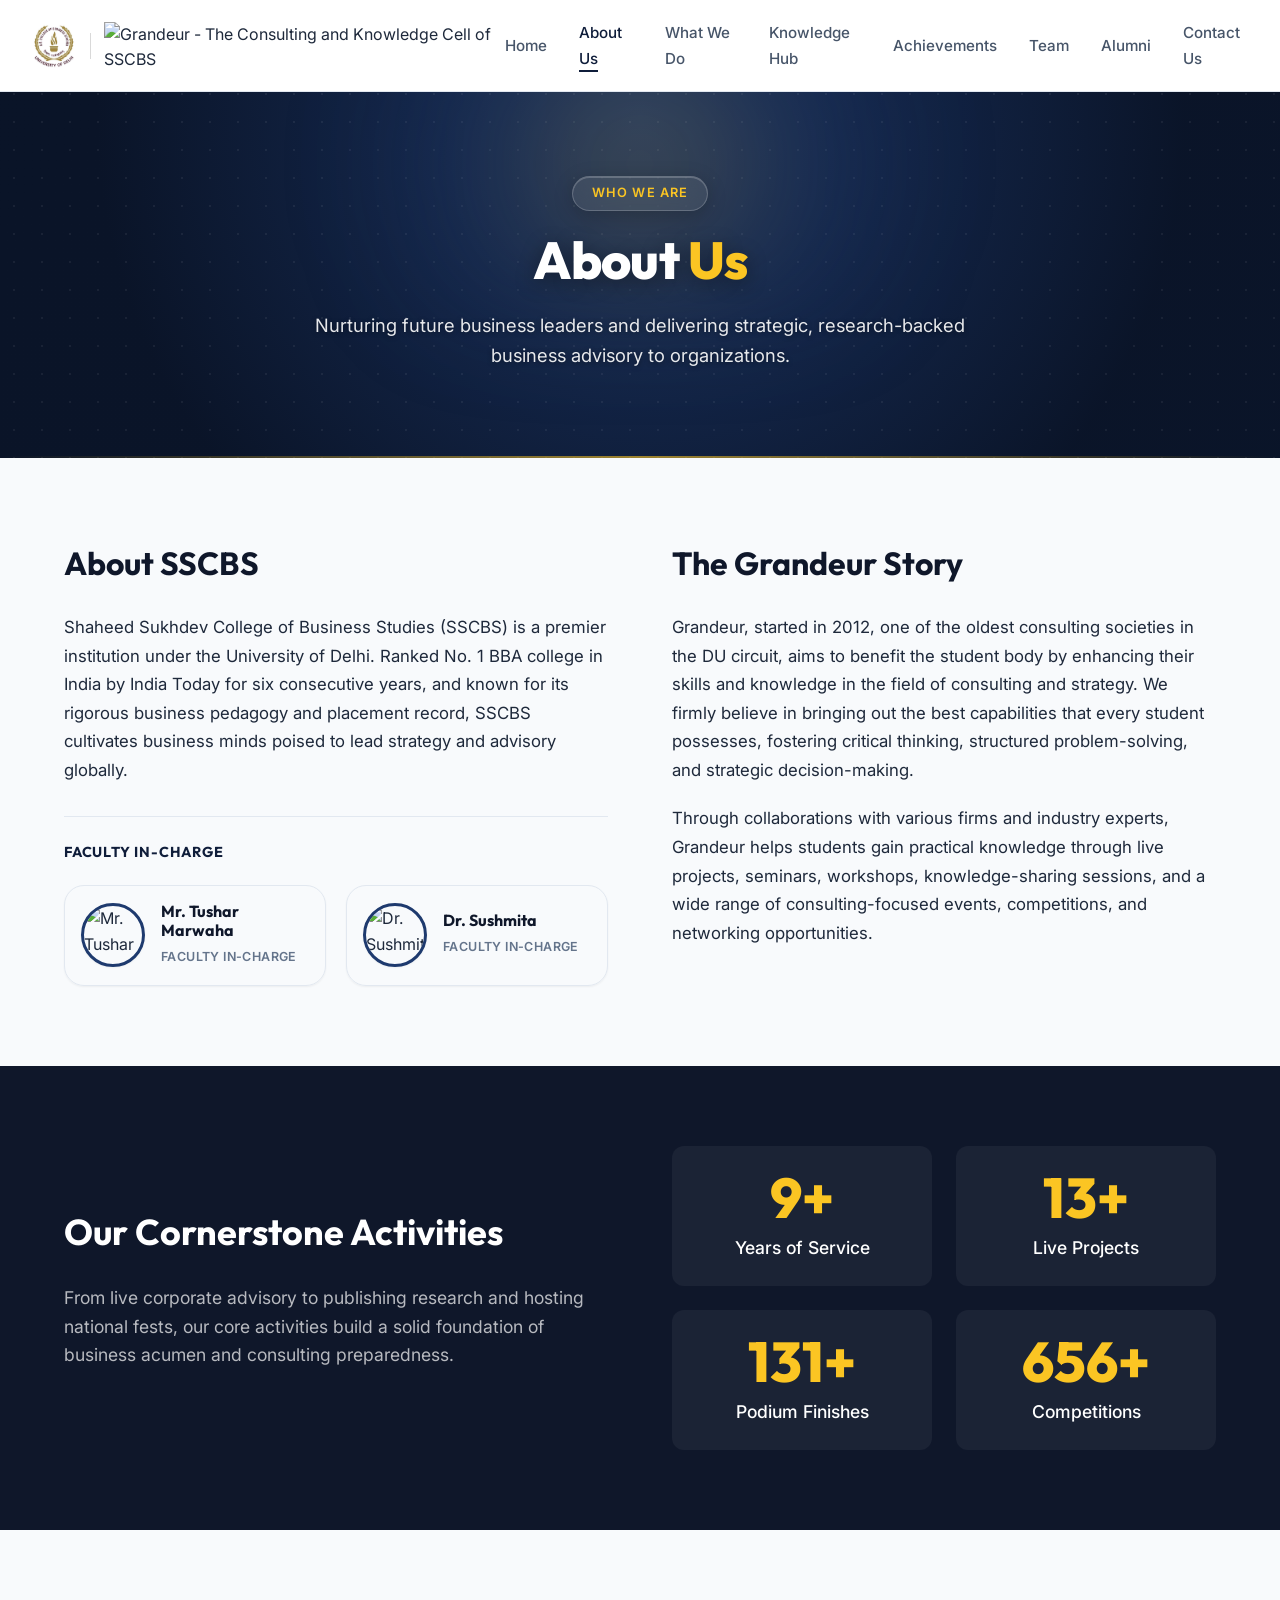
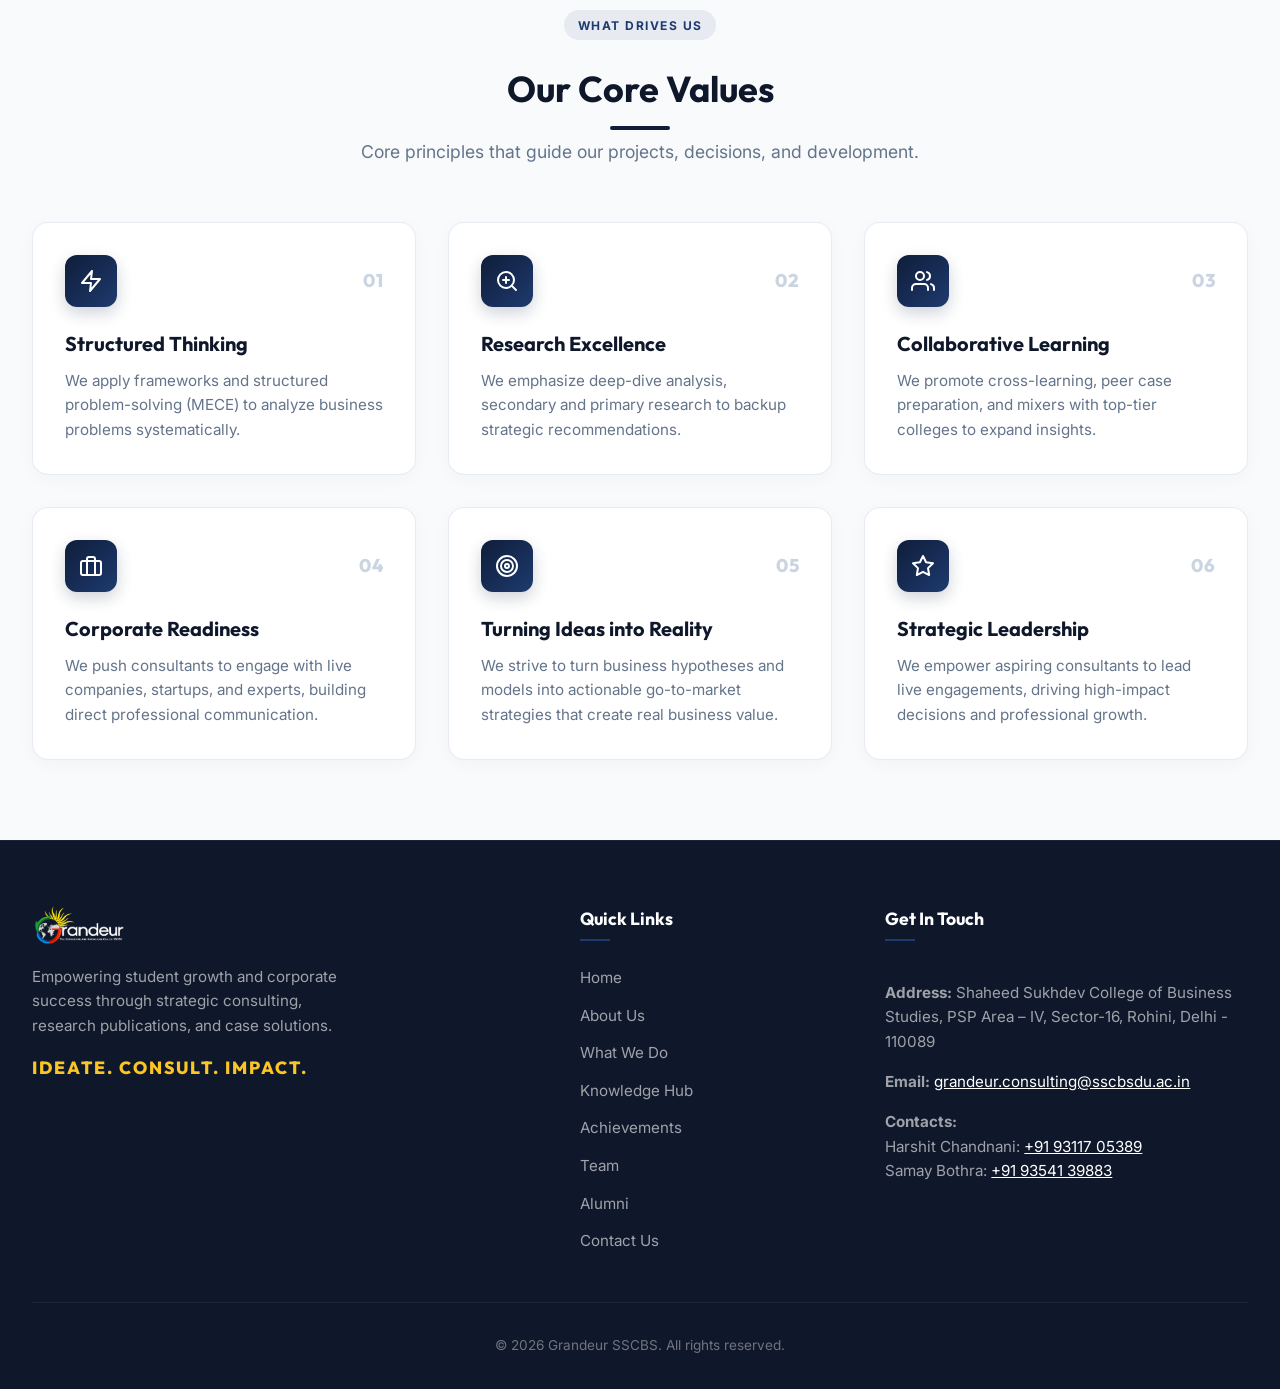
==== about-us.html @ 52715a90 "Update Google search and browser favicon icon from user provided image with solid black background" ====
<!DOCTYPE html>
<html lang="en">
<head>
    <meta charset="UTF-8">
    <meta name="viewport" content="width=device-width, initial-scale=1.0">
    <title>About Us | Grandeur SSCBS</title>
            <meta name="description" content="Discover the mission, leadership, faculty, and core pillars of Grandeur — The Consulting & Knowledge Cell of SSCBS, University of Delhi.">
    <link rel="canonical" href="https://www.grandeurconsulting.in/about-us.html">

    <!-- Open Graph / Facebook / WhatsApp -->
    <meta property="og:type" content="website">
    <meta property="og:url" content="https://www.grandeurconsulting.in/about-us.html">
    <meta property="og:title" content="About Us | Grandeur SSCBS">
    <meta property="og:description" content="Discover the mission, leadership, faculty, and core pillars of Grandeur — The Consulting & Knowledge Cell of SSCBS, University of Delhi.">
    <meta property="og:image" content="https://www.grandeurconsulting.in/og-image.png">
    <meta property="og:site_name" content="Grandeur SSCBS">

    <!-- Twitter Cards -->
    <meta name="twitter:card" content="summary_large_image">
    <meta name="twitter:url" content="https://www.grandeurconsulting.in/about-us.html">
    <meta name="twitter:title" content="About Us | Grandeur SSCBS">
    <meta name="twitter:description" content="Discover the mission, leadership, faculty, and core pillars of Grandeur — The Consulting & Knowledge Cell of SSCBS, University of Delhi.">
    <meta name="twitter:image" content="https://www.grandeurconsulting.in/og-image.png">

        <!-- Favicon -->
    <link rel="icon" type="image/png" sizes="512x512" href="favicon.png?v=6">
    <link rel="icon" type="image/png" sizes="32x32" href="favicon-32x32.png?v=6">
    <link rel="icon" type="image/png" sizes="16x16" href="favicon-16x16.png?v=6">
    <link rel="shortcut icon" href="favicon.ico?v=6">
    <link rel="apple-touch-icon" sizes="180x180" href="apple-touch-icon.png?v=6">
    <link rel="stylesheet" href="style.css">
    <!-- Vercel Web Analytics -->
    <script>
        window.va = window.va || function () { (window.vaq = window.vaq || []).push(arguments); };
    </script>
    <script defer src="/_vercel/insights/script.js"></script>
    <!-- Vercel Speed Insights -->
    <script>
        window.si = window.si || function () { (window.siq = window.siq || []).push(arguments); };
    </script>
    <script defer src="/_vercel/speed-insights/script.js"></script>
    <script src="static-data.js?v=2"></script>
    <script src="supabase-config.js?v=2"></script>
</head>
<body>
    <header class="header">
        <nav class="nav-container">
            <a href="index.html" class="logo-container" id="logo-link">
                <img src="sscbs-logo.png" alt="SSCBS - Shaheed Sukhdev College of Business Studies" class="sscbs-logo-img">
                <span class="logo-divider"></span>
                <img src="logo.png" alt="Grandeur - The Consulting and Knowledge Cell of SSCBS" class="logo-img">
            </a>
            <button class="menu-toggle" aria-label="Toggle Navigation" id="menu-btn">
                <span></span>
                <span></span>
                <span></span>
            </button>
            <ul class="nav-links">
                <li><a href="index.html" class="nav-link">Home</a></li>
                <li><a href="about-us.html" class="nav-link active">About Us</a></li>
                <li><a href="what-we-do.html" class="nav-link">What We Do</a></li>
                <li><a href="knowledge-hub.html" class="nav-link">Knowledge Hub</a></li>
                <li><a href="achievements.html" class="nav-link">Achievements</a></li>
                <li><a href="team.html" class="nav-link">Team</a></li>
                <li><a href="alumni.html" class="nav-link">Alumni</a></li>
                <li><a href="contact-us.html" class="nav-link">Contact Us</a></li>
            </ul>
        </nav>
    </header>

    <main class="main-content">
        <!-- Hero Section -->
        <section class="hero">
            <div class="hero-container">
                <div class="hero-badge">
                    <span>Who We Are</span>
                </div>
                <h1>About <span class="highlight">Us</span></h1>
                <p>Nurturing future business leaders and delivering strategic, research-backed business advisory to organizations.</p>
            </div>
            <div class="hero-bottom-divider"></div>
        </section>

        <!-- About SSCBS & The Grandeur Story -->
        <section class="section">
            <div class="section-container">
                <div class="grid grid-2" style="gap: 4rem; align-items: stretch;">
                    <div style="display: flex; flex-direction: column; justify-content: space-between; height: 100%;">
                        <div>
                            <h2 style="font-size: 2rem; margin-bottom: 1.5rem;">About SSCBS</h2>
                            <p style="font-size: 1.05rem; color: var(--text); margin-bottom: 2rem; line-height: 1.7;">
                                Shaheed Sukhdev College of Business Studies (SSCBS) is a premier institution under the University of Delhi. Ranked No. 1 BBA college in India by India Today for six consecutive years, and known for its rigorous business pedagogy and placement record, SSCBS cultivates business minds poised to lead strategy and advisory globally.
                            </p>
                        </div>
                        
                        <div class="about-faculty-block" style="padding-top: 1.5rem; border-top: 1px solid var(--border);">
                            <h3 style="font-size: 0.9rem; color: var(--primary); font-weight: 700; text-transform: uppercase; letter-spacing: 0.8px; margin-bottom: 1.25rem;">Faculty In-Charge</h3>
                            <div style="display: grid; grid-template-columns: repeat(auto-fit, minmax(200px, 1fr)); gap: 1.25rem;">
                                <!-- Faculty 1: Mr. Tushar Marwaha -->
                                <div style="display: flex; align-items: center; gap: 1rem; background: var(--bg-alt); padding: 1rem; border-radius: var(--radius-lg); border: 1px solid var(--border); box-shadow: var(--shadow-sm);">
                                    <img src="faculty-tushar.jpg" alt="Mr. Tushar Marwaha" style="width: 64px; height: 64px; border-radius: 50%; object-fit: cover; border: 3px solid var(--primary-light); flex-shrink: 0; box-shadow: var(--shadow-sm);">
                                    <div>
                                        <h4 style="font-size: 1rem; color: var(--dark); font-weight: 700; margin-bottom: 0.2rem; line-height: 1.2;">Mr. Tushar Marwaha</h4>
                                        <span style="font-size: 0.78rem; color: var(--text-muted); font-weight: 600; text-transform: uppercase; letter-spacing: 0.4px;">Faculty In-Charge</span>
                                    </div>
                                </div>

                                <!-- Faculty 2: Dr. Sushmita -->
                                <div style="display: flex; align-items: center; gap: 1rem; background: var(--bg-alt); padding: 1rem; border-radius: var(--radius-lg); border: 1px solid var(--border); box-shadow: var(--shadow-sm);">
                                    <img src="faculty-sushmita.jpg" alt="Dr. Sushmita" style="width: 64px; height: 64px; border-radius: 50%; object-fit: cover; border: 3px solid var(--primary-light); flex-shrink: 0; box-shadow: var(--shadow-sm);">
                                    <div>
                                        <h4 style="font-size: 1rem; color: var(--dark); font-weight: 700; margin-bottom: 0.2rem; line-height: 1.2;">Dr. Sushmita</h4>
                                        <span style="font-size: 0.78rem; color: var(--text-muted); font-weight: 600; text-transform: uppercase; letter-spacing: 0.4px;">Faculty In-Charge</span>
                                    </div>
                                </div>
                            </div>
                        </div>
                    </div>
                    <div style="display: flex; flex-direction: column; justify-content: flex-start; height: 100%;">
                        <h2 style="font-size: 2rem; margin-bottom: 1.5rem;">The Grandeur Story</h2>
                        <p style="font-size: 1.05rem; color: var(--text); margin-bottom: 1.25rem; line-height: 1.7;">
                            Grandeur, started in 2012, one of the oldest consulting societies in the DU circuit, aims to benefit the student body by enhancing their skills and knowledge in the field of consulting and strategy. We firmly believe in bringing out the best capabilities that every student possesses, fostering critical thinking, structured problem-solving, and strategic decision-making.
                        </p>
                        <p style="font-size: 1.05rem; color: var(--text); line-height: 1.7;">
                            Through collaborations with various firms and industry experts, Grandeur helps students gain practical knowledge through live projects, seminars, workshops, knowledge-sharing sessions, and a wide range of consulting-focused events, competitions, and networking opportunities.
                        </p>
                    </div>
                </div>
            </div>
        </section>
            </div>
        </section>

        <!-- Core Pillars Section -->
        <section class="section" style="background: var(--dark); color: white;">
            <div class="section-container">
                <div class="grid grid-2" style="align-items: center; gap: 4rem;">
                    <div>
                        <h2 style="color: white; font-size: 2.25rem; margin-bottom: 1.5rem;">Our Cornerstone Activities</h2>
                        <p style="color: rgba(255,255,255,0.7); font-size: 1.1rem; margin-bottom: 1.5rem;">
                            From live corporate advisory to publishing research and hosting national fests, our core activities build a solid foundation of business acumen and consulting preparedness.
                        </p>
                    </div>
                    <div class="stats-grid" style="gap: 1.5rem;">
                        <div class="stat-item" style="background: rgba(255,255,255,0.05); padding: 1.5rem; border-radius: var(--radius);">
                            <span class="stat-number" data-target="14" data-suffix="+">14+</span>
                            <span class="stat-label" style="color: white;">Years of Service</span>
                        </div>
                        <div class="stat-item" style="background: rgba(255,255,255,0.05); padding: 1.5rem; border-radius: var(--radius);">
                            <span class="stat-number" data-target="20" data-suffix="+">20+</span>
                            <span class="stat-label" style="color: white;">Live Projects</span>
                        </div>
                        <div class="stat-item" style="background: rgba(255,255,255,0.05); padding: 1.5rem; border-radius: var(--radius);">
                            <span class="stat-number" data-target="200" data-suffix="+">200+</span>
                            <span class="stat-label" style="color: white;">Podium Finishes</span>
                        </div>
                        <div class="stat-item" style="background: rgba(255,255,255,0.05); padding: 1.5rem; border-radius: var(--radius);">
                            <span class="stat-number" data-target="1000" data-suffix="+">1000+</span>
                            <span class="stat-label" style="color: white;">Competitions</span>
                        </div>
                    </div>
                </div>
            </div>
        </section>


        <!-- Our Values Section -->
        <section class="section values-section">
            <div class="section-container">
                <div class="section-header">
                    <span class="section-badge">WHAT DRIVES US</span>
                    <h2>Our Core Values</h2>
                    <p>Core principles that guide our projects, decisions, and development.</p>
                </div>
                <div class="values-grid">
                    <!-- Value 1 -->
                    <div class="value-card">
                        <div class="value-card-header">
                            <div class="value-icon-box">
                                <svg width="24" height="24" viewBox="0 0 24 24" fill="none" stroke="currentColor" stroke-width="2" stroke-linecap="round" stroke-linejoin="round">
                                    <polygon points="13 2 3 14 12 14 11 22 21 10 12 10 13 2"></polygon>
                                </svg>
                            </div>
                            <span class="value-number">01</span>
                        </div>
                        <h3>Structured Thinking</h3>
                        <p>We apply frameworks and structured problem-solving (MECE) to analyze business problems systematically.</p>
                    </div>

                    <!-- Value 2 -->
                    <div class="value-card">
                        <div class="value-card-header">
                            <div class="value-icon-box">
                                <svg width="24" height="24" viewBox="0 0 24 24" fill="none" stroke="currentColor" stroke-width="2" stroke-linecap="round" stroke-linejoin="round">
                                    <circle cx="11" cy="11" r="8"></circle>
                                    <line x1="21" y1="21" x2="16.65" y2="16.65"></line>
                                    <line x1="11" y1="8" x2="11" y2="14"></line>
                                    <line x1="8" y1="11" x2="14" y2="11"></line>
                                </svg>
                            </div>
                            <span class="value-number">02</span>
                        </div>
                        <h3>Research Excellence</h3>
                        <p>We emphasize deep-dive analysis, secondary and primary research to backup strategic recommendations.</p>
                    </div>

                    <!-- Value 3 -->
                    <div class="value-card">
                        <div class="value-card-header">
                            <div class="value-icon-box">
                                <svg width="24" height="24" viewBox="0 0 24 24" fill="none" stroke="currentColor" stroke-width="2" stroke-linecap="round" stroke-linejoin="round">
                                    <path d="M17 21v-2a4 4 0 0 0-4-4H5a4 4 0 0 0-4 4v2"></path>
                                    <circle cx="9" cy="7" r="4"></circle>
                                    <path d="M23 21v-2a4 4 0 0 0-3-3.87"></path>
                                    <path d="M16 3.13a4 4 0 0 1 0 7.75"></path>
                                </svg>
                            </div>
                            <span class="value-number">03</span>
                        </div>
                        <h3>Collaborative Learning</h3>
                        <p>We promote cross-learning, peer case preparation, and mixers with top-tier colleges to expand insights.</p>
                    </div>

                    <!-- Value 4 -->
                    <div class="value-card">
                        <div class="value-card-header">
                            <div class="value-icon-box">
                                <svg width="24" height="24" viewBox="0 0 24 24" fill="none" stroke="currentColor" stroke-width="2" stroke-linecap="round" stroke-linejoin="round">
                                    <rect x="2" y="7" width="20" height="14" rx="2" ry="2"></rect>
                                    <path d="M16 21V5a2 2 0 0 0-2-2h-4a2 2 0 0 0-2 2v16"></path>
                                </svg>
                            </div>
                            <span class="value-number">04</span>
                        </div>
                        <h3>Corporate Readiness</h3>
                        <p>We push consultants to engage with live companies, startups, and experts, building direct professional communication.</p>
                    </div>

                    <!-- Value 5 -->
                    <div class="value-card">
                        <div class="value-card-header">
                            <div class="value-icon-box">
                                <svg width="24" height="24" viewBox="0 0 24 24" fill="none" stroke="currentColor" stroke-width="2" stroke-linecap="round" stroke-linejoin="round">
                                    <circle cx="12" cy="12" r="10"></circle>
                                    <circle cx="12" cy="12" r="6"></circle>
                                    <circle cx="12" cy="12" r="2"></circle>
                                </svg>
                            </div>
                            <span class="value-number">05</span>
                        </div>
                        <h3>Turning Ideas into Reality</h3>
                        <p>We strive to turn business hypotheses and models into actionable go-to-market strategies that create real business value.</p>
                    </div>

                    <!-- Value 6 -->
                    <div class="value-card">
                        <div class="value-card-header">
                            <div class="value-icon-box">
                                <svg width="24" height="24" viewBox="0 0 24 24" fill="none" stroke="currentColor" stroke-width="2" stroke-linecap="round" stroke-linejoin="round">
                                    <polygon points="12 2 15.09 8.26 22 9.27 17 14.14 18.18 21.02 12 17.77 5.82 21.02 7 14.14 2 9.27 8.91 8.26 12 2"></polygon>
                                </svg>
                            </div>
                            <span class="value-number">06</span>
                        </div>
                        <h3>Strategic Leadership</h3>
                        <p>We empower aspiring consultants to lead live engagements, driving high-impact decisions and professional growth.</p>
                    </div>
                </div>
            </div>
        </section>
    </main>

    <footer class="footer">
        <div class="footer-container">
            <div class="footer-brand">
                <a href="index.html" class="footer-logo">
                    <img src="logo-white.png" alt="Grandeur" class="footer-logo-img">
                </a>
                <p>Empowering student growth and corporate success through strategic consulting, research publications, and case solutions.</p>
                <span class="footer-motto">IDEATE. CONSULT. IMPACT.</span>
            </div>
            <div class="footer-links">
                <h3>Quick Links</h3>
                <ul>
                    <li><a href="index.html">Home</a></li>
                    <li><a href="about-us.html">About Us</a></li>
                    <li><a href="what-we-do.html">What We Do</a></li>
                    <li><a href="knowledge-hub.html">Knowledge Hub</a></li>
                    <li><a href="achievements.html">Achievements</a></li>
                    <li><a href="team.html">Team</a></li>
                    <li><a href="alumni.html">Alumni</a></li>
                    <li><a href="contact-us.html">Contact Us</a></li>
                </ul>
            </div>
            <div class="footer-contact">
                <h3>Get In Touch</h3>
                <span><strong>Address:</strong> Shaheed Sukhdev College of Business Studies, PSP Area – IV, Sector-16, Rohini, Delhi - 110089</span>
                <span><strong>Email:</strong> <a href="mailto:grandeur.consulting@sscbsdu.ac.in" style="color: #ffffff; text-decoration: underline;">grandeur.consulting@sscbsdu.ac.in</a></span>
                <span><strong>Contacts:</strong><br>Harshit Chandnani: <a href="tel:+919311705389" style="color: #ffffff; text-decoration: underline;">+91 93117 05389</a><br>Samay Bothra: <a href="tel:+919354139883" style="color: #ffffff; text-decoration: underline;">+91 93541 39883</a></span>
            </div>
        </div>
        <div class="footer-bottom">
            <p>&copy; 2026 Grandeur SSCBS. All rights reserved.</p>
        </div>
    </footer>

    <!-- Static Data & Configuration -->
<script src="script.js?v=26"></script>
</body>
</html>
---- style.css ----
@import url('https://fonts.googleapis.com/css2?family=Inter:wght@300;400;500;600;700&family=Outfit:wght@400;500;600;700;800&display=swap');

:root {
    --primary: #0f1d3a;
    --primary-rgb: 15, 29, 58;
    --primary-light: #1e3a6e;
    --primary-dark: #0a1428;
    --dark: #0f172a;
    --dark-rgb: 15, 23, 42;
    --light-bg: #f8fafc;
    --card-bg: #ffffff;
    --text: #1e293b;
    --text-muted: #64748b;
    --border: #e2e8f0;
    --accent-yellow: #FBC523;
    --shadow-sm: 0 1px 2px 0 rgb(0 0 0 / 0.05);
    --shadow-md: 0 4px 6px -1px rgb(0 0 0 / 0.1), 0 2px 4px -2px rgb(0 0 0 / 0.1);
    --shadow-lg: 0 10px 15px -3px rgb(0 0 0 / 0.1), 0 4px 6px -4px rgb(0 0 0 / 0.1);
    --transition: all 0.3s cubic-bezier(0.4, 0, 0.2, 1);
    --radius: 12px;
    --radius-lg: 20px;
}

* {
    margin: 0;
    padding: 0;
    box-sizing: border-box;
}

img, svg, video {
    max-width: 100%;
    height: auto;
}

iframe {
    max-width: 100%;
}

html {
    scroll-behavior: smooth;
    max-width: 100vw;
    overflow-x: hidden;
}

body {
    font-family: 'Inter', sans-serif;
    background-color: var(--light-bg);
    color: var(--text);
    line-height: 1.6;
    overflow-x: hidden;
    max-width: 100vw;
    width: 100%;
}

h1, h2, h3, h4, h5, h6 {
    font-family: 'Outfit', sans-serif;
    color: var(--dark);
    font-weight: 700;
}

a {
    color: inherit;
    text-decoration: none;
    transition: var(--transition);
}

/* Header / Navbar */
.header {
    position: fixed;
    top: 0;
    left: 0;
    width: 100%;
    z-index: 1000;
    background: #ffffff;
    backdrop-filter: blur(12px);
    -webkit-backdrop-filter: blur(12px);
    border-bottom: 1px solid var(--border);
    transition: var(--transition);
}

.header.scrolled {
    background: #ffffff;
    box-shadow: var(--shadow-md);
}

.nav-container {
    max-width: 1280px;
    margin: 0 auto;
    padding: 1.25rem 2rem;
    display: flex;
    justify-content: space-between;
    align-items: center;
}

.logo-container {
    display: flex;
    align-items: center;
    gap: 0.75rem;
}

.logo-placeholder {
    width: 40px;
    height: 40px;
    border-radius: 8px;
    background: linear-gradient(135deg, var(--primary), var(--primary-light));
    display: flex;
    align-items: center;
    justify-content: center;
    color: white;
    font-family: 'Outfit', sans-serif;
    font-weight: 800;
    font-size: 1.25rem;
}

.logo-img {
    height: 48px;
    width: auto;
    object-fit: contain;
    background: transparent;
}

.sscbs-logo-img {
    height: 44px;
    width: auto;
    object-fit: contain;
    background: transparent;
    transition: var(--transition);
}

.sscbs-logo-img:hover {
    transform: scale(1.05);
}

.logo-divider {
    height: 26px;
    width: 1px;
    background-color: rgba(0, 0, 0, 0.15);
    margin: 0 0.1rem;
    display: inline-block;
}

.footer-logo-img {
    height: 44px;
    width: auto;
    object-fit: contain;
    background: transparent;
    filter: none;
}

.logo-text {
    display: flex;
    flex-direction: column;
}

.logo-text .brand-name {
    font-family: 'Outfit', sans-serif;
    font-weight: 800;
    font-size: 1.25rem;
    line-height: 1.1;
    color: var(--dark);
}

.logo-text .branch-name {
    font-size: 0.75rem;
    color: var(--primary);
    font-weight: 600;
    letter-spacing: 1px;
    text-transform: uppercase;
}

.nav-links {
    display: flex;
    gap: 2rem;
    align-items: center;
    list-style: none;
}

.nav-link {
    font-size: 0.95rem;
    font-weight: 500;
    color: #475569;
    position: relative;
    padding: 0.25rem 0;
}

.nav-link:hover, .nav-link.active {
    color: var(--primary);
}

.nav-link::after {
    content: '';
    position: absolute;
    bottom: 0;
    left: 0;
    width: 0;
    height: 2px;
    background: var(--primary);
    transition: var(--transition);
}

.nav-link:hover::after, .nav-link.active::after {
    width: 100%;
}

.nav-link-btn {
    background: linear-gradient(135deg, #0f1d3a 0%, #1e3a6e 100%) !important;
    color: #ffffff !important;
    font-weight: 700 !important;
    padding: 0.5rem 1.25rem !important;
    border-radius: 30px !important;
    font-size: 0.88rem !important;
    letter-spacing: 0.4px;
    position: relative !important;
    overflow: hidden !important;
    border: 1px solid rgba(251, 197, 35, 0.6) !important;
    box-shadow: 0 4px 14px rgba(15, 29, 58, 0.25), 0 0 10px rgba(251, 197, 35, 0.2);
    transition: all 0.3s cubic-bezier(0.4, 0, 0.2, 1) !important;
    display: inline-flex;
    align-items: center;
    gap: 0.4rem;
}

/* Glare Light Reflection Sweep */
.nav-link-btn::before {
    content: '';
    position: absolute;
    top: -50%;
    left: -50%;
    width: 200%;
    height: 200%;
    background: linear-gradient(
        60deg,
        transparent 30%,
        rgba(255, 255, 255, 0.45) 50%,
        transparent 70%
    );
    transform: rotate(30deg) translateX(-100%);
    animation: glare-sweep 3.5s infinite ease-in-out;
    pointer-events: none;
}

@keyframes glare-sweep {
    0% {
        transform: rotate(30deg) translateX(-150%);
    }
    25% {
        transform: rotate(30deg) translateX(150%);
    }
    100% {
        transform: rotate(30deg) translateX(150%);
    }
}

.nav-link-btn:hover, .nav-link-btn.active {
    background: linear-gradient(135deg, #1e3a6e 0%, #0f1d3a 100%) !important;
    transform: translateY(-2px);
    box-shadow: 0 6px 20px rgba(15, 29, 58, 0.35), 0 0 16px rgba(251, 197, 35, 0.5);
    border-color: #FBC523 !important;
    color: #ffffff !important;
}

.nav-link-btn::after {
    display: none !important;
}

.menu-toggle {
    display: none;
    flex-direction: column;
    gap: 6px;
    cursor: pointer;
    background: none;
    border: none;
    padding: 0.5rem;
}

.menu-toggle span {
    display: block;
    width: 25px;
    height: 2px;
    background: #0f1d3a;
    transition: var(--transition);
}

/* Page Layout */
.main-content {
    margin-top: 80px;
}

.hero {
    position: relative;
    min-height: 42vh;
    width: 100%;
    max-width: 100%;
    box-sizing: border-box;
    display: flex;
    align-items: center;
    justify-content: center;
    padding: 5.5rem 2rem 5rem;
    background: radial-gradient(circle at 50% 10%, rgba(30, 58, 110, 0.75) 0%, rgba(10, 20, 40, 0.98) 75%), linear-gradient(135deg, #091224 0%, #0F1D3A 50%, #172B54 100%);
    text-align: center;
    overflow: hidden;
    color: #ffffff;
}

.hero::before {
    content: '';
    position: absolute;
    top: 0;
    left: 0;
    right: 0;
    bottom: 0;
    background-image: radial-gradient(rgba(255, 255, 255, 0.12) 1px, transparent 1px);
    background-size: 28px 28px;
    opacity: 0.5;
    pointer-events: none;
    z-index: 1;
}

.hero::after {
    content: '';
    position: absolute;
    top: -20%;
    left: 50%;
    transform: translateX(-50%);
    width: 650px;
    height: 320px;
    background: radial-gradient(circle, rgba(251, 197, 35, 0.18) 0%, rgba(30, 58, 110, 0.15) 50%, transparent 80%);
    filter: blur(50px);
    pointer-events: none;
    z-index: 1;
}

.hero-home {
    min-height: calc(100vh - 80px);
    padding: 6rem 2rem;
    background: linear-gradient(rgba(0, 0, 0, 0.6), rgba(0, 0, 0, 0.6)), url('hero-team.jpg') no-repeat center center/cover;
    background-color: #000000;
}

.hero-home::before, .hero-home::after {
    display: none;
}

.hero-home .hero-container {
    max-width: 850px;
}

.hero-badge {
    display: inline-flex;
    align-items: center;
    gap: 0.5rem;
    padding: 0.4rem 1.15rem;
    background: rgba(255, 255, 255, 0.08);
    border: 1px solid rgba(255, 255, 255, 0.2);
    box-shadow: 0 4px 20px rgba(0, 0, 0, 0.2), inset 0 1px 0 rgba(255, 255, 255, 0.2);
    backdrop-filter: blur(12px);
    -webkit-backdrop-filter: blur(12px);
    border-radius: 50px;
    font-size: 0.8rem;
    font-weight: 600;
    letter-spacing: 1.2px;
    text-transform: uppercase;
    color: #FBC523;
    animation: fadeIn 0.8s ease-out;
}


.hero-bottom-divider {
    position: absolute;
    bottom: 0;
    left: 0;
    width: 100%;
    height: 2px;
    background: linear-gradient(90deg, transparent 0%, rgba(251, 197, 35, 0.6) 50%, transparent 100%);
    z-index: 3;
}

.hero-content-card {
    width: 100%;
    display: flex;
    flex-direction: column;
    align-items: center;
    gap: 1.5rem;
    animation: fadeIn 1s ease-out;
}

@keyframes fadeIn {
    from {
        opacity: 0;
        transform: translateY(15px);
    }
    to {
        opacity: 1;
        transform: translateY(0);
    }
}

@media (max-width: 768px) {
    .hero-content-card {
        gap: 1.25rem;
    }
    .hero {
        padding: 4rem 1.25rem 3.5rem;
        min-height: auto;
    }
    .hero h1 {
        font-size: 2.25rem;
    }
    .hero p {
        font-size: 1rem;
    }
}

.hero-container {
    max-width: 900px;
    margin: 0 auto;
    display: flex;
    flex-direction: column;
    align-items: center;
    gap: 1.25rem;
    z-index: 2;
    position: relative;
}

.hero h1 {
    font-size: clamp(2rem, 5vw + 0.5rem, 3.25rem);
    line-height: 1.15;
    color: #ffffff;
    letter-spacing: -0.75px;
    font-weight: 800;
    text-shadow: 0 4px 20px rgba(0, 0, 0, 0.4);
}

.hero h1 span.highlight {
    color: var(--accent-yellow);
}

.hero p {
    font-size: clamp(0.95rem, 1.2vw + 0.6rem, 1.15rem);
    color: rgba(255, 255, 255, 0.9);
    max-width: 720px;
    line-height: 1.6;
    text-shadow: 0 1px 5px rgba(0, 0, 0, 0.4);
}

.hero-buttons {
    display: flex;
    gap: 1.25rem;
    justify-content: center;
    flex-wrap: wrap;
}

.hero .btn-primary {
    background: #ffffff;
    color: #0f1d3a;
    box-shadow: 0 4px 15px rgba(255, 255, 255, 0.25);
    border: 2px solid #ffffff;
}

.hero .btn-primary:hover {
    background: transparent;
    color: #ffffff;
    box-shadow: 0 6px 20px rgba(255, 255, 255, 0.4);
    transform: translateY(-2px);
}

.hero .btn-outline {
    border: 2px solid #ffffff;
    color: #ffffff;
    background: transparent;
}

.hero .btn-outline:hover {
    background: #ffffff;
    color: #0f1d3a;
    transform: translateY(-2px);
}

.btn {
    display: inline-block;
    padding: 0.75rem 1.75rem;
    border-radius: var(--radius);
    font-family: 'Outfit', sans-serif;
    font-weight: 600;
    text-align: center;
    cursor: pointer;
    transition: var(--transition);
}

.btn-primary {
    background: linear-gradient(135deg, var(--primary), var(--primary-dark));
    color: white;
    box-shadow: 0 4px 10px rgba(var(--primary-rgb), 0.3);
    border: none;
}

.btn-primary:hover {
    transform: translateY(-2px);
    box-shadow: 0 6px 15px rgba(var(--primary-rgb), 0.4);
}

.btn-outline {
    border: 2px solid var(--primary);
    color: var(--primary);
    background: transparent;
}

.btn-outline:hover {
    background: rgba(var(--primary-rgb), 0.05);
    transform: translateY(-2px);
}

/* Sections */
.section {
    padding: 5rem 2rem;
}

.section-container {
    max-width: 1280px;
    margin: 0 auto;
    padding: 0 2rem;
}

.section-header {
    text-align: center;
    margin-bottom: 3.5rem;
    display: flex;
    flex-direction: column;
    align-items: center;
    gap: 0.5rem;
}

.section-header h2 {
    font-size: clamp(1.6rem, 3vw + 0.5rem, 2.25rem);
    position: relative;
    padding-bottom: 0.75rem;
}

.section-header h2::after {
    content: '';
    position: absolute;
    bottom: 0;
    left: 50%;
    transform: translateX(-50%);
    width: 60px;
    height: 4px;
    background: var(--primary);
    border-radius: 2px;
}

.section-header p {
    color: var(--text-muted);
    font-size: clamp(0.95rem, 1vw + 0.5rem, 1.1rem);
    max-width: 600px;
}

/* Grid & Cards */
.grid {
    display: grid;
    gap: 2rem;
}

.grid-2 {
    grid-template-columns: repeat(2, 1fr);
}

.grid-3 {
    grid-template-columns: repeat(3, 1fr);
}

.grid-4 {
    grid-template-columns: repeat(4, 1fr);
}

.span-2-desktop {
    grid-column: span 2;
}

.card {
    background: var(--card-bg);
    border: 1px solid var(--border);
    border-radius: var(--radius);
    padding: 2.25rem;
    box-shadow: var(--shadow-sm);
    transition: box-shadow 0.3s ease, border-color 0.3s ease;
    cursor: default;
}

.card:hover {
    box-shadow: var(--shadow-md);
    border-color: rgba(var(--primary-rgb), 0.25);
}

.card-icon {
    font-size: 2rem;
    color: var(--primary);
    margin-bottom: 1.25rem;
}

.card h3 {
    font-size: 1.35rem;
    margin-bottom: 0.75rem;
}

.card p {
    color: var(--text-muted);
    font-size: 0.95rem;
}

/* Stats Section */
.stats-section {
    background: var(--dark);
    color: white;
    position: relative;
    overflow: hidden;
}

.stats-grid {
    display: grid;
    grid-template-columns: repeat(auto-fit, minmax(220px, 1fr));
    gap: 3rem;
    text-align: center;
}

.stat-item {
    display: flex;
    flex-direction: column;
    gap: 0.5rem;
}

.stat-number {
    font-family: 'Outfit', sans-serif;
    font-size: 3.5rem;
    font-weight: 800;
    color: var(--accent-yellow);
    line-height: 1;
}

.stat-label {
    font-size: 1.1rem;
    color: rgba(255, 255, 255, 0.7);
    font-weight: 500;
}

/* Timeline */
.timeline {
    position: relative;
    max-width: 800px;
    margin: 0 auto;
    padding: 2rem 0;
}

.timeline::after {
    content: '';
    position: absolute;
    width: 4px;
    background: var(--border);
    top: 0;
    bottom: 0;
    left: 50%;
    margin-left: -2px;
}

.timeline-item {
    padding: 10px 40px;
    position: relative;
    background-color: inherit;
    width: 50%;
}

.timeline-item::after {
    content: '';
    position: absolute;
    width: 20px;
    height: 20px;
    right: -10px;
    background-color: white;
    border: 4px solid var(--primary);
    top: 15px;
    border-radius: 50%;
    z-index: 1;
    transition: var(--transition);
}

.timeline-item.left {
    left: 0;
}

.timeline-item.right {
    left: 50%;
}

.timeline-item.right::after {
    left: -10px;
}

.timeline-content {
    padding: 1.5rem;
    background-color: white;
    position: relative;
    border-radius: var(--radius);
    box-shadow: var(--shadow-md);
    border: 1px solid var(--border);
}

.timeline-year {
    font-family: 'Outfit', sans-serif;
    font-size: 1.5rem;
    font-weight: 800;
    color: var(--primary);
    margin-bottom: 0.5rem;
}

.timeline-item:hover::after {
    background-color: var(--primary);
}

/* Filter Controls */
.filter-container {
    display: flex;
    justify-content: center;
    gap: 1rem;
    margin-bottom: 3rem;
    flex-wrap: wrap;
}

.filter-btn {
    padding: 0.5rem 1.25rem;
    border-radius: 30px;
    background: white;
    border: 1px solid var(--border);
    color: var(--text-muted);
    font-family: 'Outfit', sans-serif;
    font-weight: 600;
    cursor: pointer;
    transition: var(--transition);
}

.filter-btn.active, .filter-btn:hover {
    background: var(--primary);
    color: white;
    border-color: var(--primary);
}

.search-bar {
    max-width: 400px;
    margin: 0 auto 3rem;
    position: relative;
}

.search-input {
    width: 100%;
    padding: 0.75rem 1.5rem;
    border-radius: 30px;
    border: 1px solid var(--border);
    background: white;
    font-family: inherit;
    font-size: 1rem;
    outline: none;
    box-shadow: var(--shadow-sm);
    transition: var(--transition);
}

.search-input:focus {
    border-color: var(--primary);
    box-shadow: 0 0 0 4px rgba(var(--primary-rgb), 0.1);
}

/* Team Grid & Headshots */
.team-grid {
    display: grid;
    grid-template-columns: repeat(auto-fill, minmax(240px, 1fr));
    gap: 2rem;
}

.team-card {
    background: white;
    border: 1px solid var(--border);
    border-radius: var(--radius);
    overflow: hidden;
    box-shadow: var(--shadow-sm);
    transition: var(--transition);
    text-align: center;
}

.team-card:hover {
    transform: translateY(-5px);
    box-shadow: var(--shadow-lg);
    border-color: rgba(var(--primary-rgb), 0.2);
}

.avatar-placeholder {
    width: 100%;
    aspect-ratio: 1;
    background: linear-gradient(135deg, #f1f5f9, #e2e8f0);
    display: flex;
    align-items: center;
    justify-content: center;
    color: var(--text-muted);
    position: relative;
}

.avatar-placeholder::after {
    content: 'Grandeur';
    font-family: 'Outfit', sans-serif;
    font-weight: 800;
    font-size: 2rem;
    opacity: 0.15;
}

.team-info {
    padding: 1.5rem;
}

.team-name {
    font-size: 1.15rem;
    margin-bottom: 0.25rem;
}

.team-role {
    font-size: 0.85rem;
    color: var(--primary);
    font-weight: 600;
    text-transform: uppercase;
    letter-spacing: 0.5px;
}

/* Team Hierarchy & Social Links */
.team-hierarchy {
    display: flex;
    flex-direction: column;
    gap: 4rem;
    margin-top: 3rem;
}

.hierarchy-section {
    width: 100%;
}

.tier-title {
    font-size: 1.5rem;
    color: var(--primary);
    text-align: center;
    margin-bottom: 2rem;
    position: relative;
    padding-bottom: 0.75rem;
    text-transform: uppercase;
    letter-spacing: 1px;
}

.tier-title::after {
    content: '';
    position: absolute;
    bottom: 0;
    left: 50%;
    transform: translateX(-50%);
    width: 50px;
    height: 3px;
    background: var(--primary-light);
    border-radius: 2px;
}

.team-grid.tier-grid-1 {
    display: grid;
    grid-template-columns: repeat(auto-fit, minmax(240px, 280px));
    justify-content: center;
    gap: 2rem;
}

.team-grid.tier-grid-2 {
    display: grid;
    grid-template-columns: repeat(auto-fit, minmax(240px, 280px));
    justify-content: center;
    gap: 2rem;
}

.team-grid.tier-grid-3 {
    display: grid;
    grid-template-columns: repeat(auto-fill, minmax(240px, 1fr));
    gap: 2rem;
}

.team-social {
    margin-top: 1rem;
    display: flex;
    justify-content: center;
    gap: 0.5rem;
}

.social-link {
    display: inline-flex;
    align-items: center;
    justify-content: center;
    width: 36px;
    height: 36px;
    border-radius: 50%;
    background-color: #f1f5f9;
    color: var(--primary);
    transition: var(--transition);
}

.social-link:hover {
    background-color: var(--primary-light);
    color: white;
    transform: scale(1.1);
}

.social-icon {
    width: 18px;
    height: 18px;
    fill: currentColor;
}

/* Placeholder Card Styles */
.team-card.placeholder-card {
    border: 2px dashed #cbd5e1;
    background: rgba(248, 250, 252, 0.4);
    box-shadow: none;
}

.team-card.placeholder-card:hover {
    border-color: var(--primary-light);
    background: rgba(248, 250, 252, 0.8);
    transform: translateY(-3px);
}

.team-card.placeholder-card .avatar-placeholder {
    background: linear-gradient(135deg, #f8fafc, #f1f5f9);
}

.team-card.placeholder-card .avatar-placeholder::after {
    content: 'Open Position';
    font-size: 1.25rem;
    opacity: 0.35;
}

.team-card.placeholder-card .team-name {
    color: var(--text-muted);
    font-style: italic;
}

.team-card.placeholder-card .social-link.placeholder-link {
    width: auto;
    height: auto;
    padding: 0.4rem 1rem;
    border-radius: 20px;
    background-color: #ffffff;
    color: var(--text-muted);
    font-size: 0.8rem;
    font-weight: 500;
    gap: 0.4rem;
    border: 1px solid #cbd5e1;
    display: inline-flex;
    align-items: center;
    justify-content: center;
}

.team-card.placeholder-card .social-link.placeholder-link:hover {
    background-color: var(--primary-light);
    color: white;
    border-color: var(--primary-light);
}

.team-card.placeholder-card .social-link.placeholder-link span {
    font-size: 0.75rem;
    text-transform: none;
    letter-spacing: 0;
}

/* Projects grid and styling */
.project-card {
    display: flex;
    flex-direction: column;
    justify-content: space-between;
}

.project-tag {
    display: inline-block;
    padding: 0.25rem 0.75rem;
    border-radius: 20px;
    font-size: 0.75rem;
    font-weight: 600;
    text-transform: uppercase;
    letter-spacing: 0.5px;
    margin-bottom: 1rem;
    width: max-content;
}

.tag-default { background: #e2e8f0; color: #475569; }
.tag-finance { background: #fee2e2; color: #991b1b; }
.tag-marketing { background: #fef3c7; color: #92400e; }
.tag-strategy { background: #dbeafe; color: #0f1d3a; }
.tag-impact { background: #e0f2fe; color: #075985; }

/* Contact Page split layout */
.contact-split {
    display: grid;
    grid-template-columns: 1fr 1.2fr;
    gap: 4rem;
}

.contact-info {
    display: flex;
    flex-direction: column;
    gap: 2rem;
}

.contact-item {
    display: flex;
    gap: 1rem;
    align-items: flex-start;
}

.contact-icon {
    width: 48px;
    height: 48px;
    border-radius: 50%;
    background: rgba(var(--primary-rgb), 0.1);
    color: var(--primary);
    display: flex;
    align-items: center;
    justify-content: center;
    font-size: 1.25rem;
    flex-shrink: 0;
}

.contact-details h3 {
    font-size: 1.1rem;
    margin-bottom: 0.25rem;
}

.contact-details p {
    color: var(--text-muted);
}

.contact-info-card {
    padding: 1.75rem 2rem;
    display: flex;
    align-items: flex-start;
    gap: 1.25rem;
    word-break: break-word;
    overflow-wrap: break-word;
    box-sizing: border-box;
    width: 100%;
}

@media (max-width: 768px) {
    .contact-info-card {
        padding: 1.25rem 1rem;
        gap: 1rem;
    }
}

/* Embedded Contact Form (Google Form) Responsiveness */
.contact-form-card {
    padding: 0.5rem;
    width: 100%;
    max-width: 100%;
    background: #ffffff;
    border-radius: 16px;
    overflow: hidden;
    box-shadow: var(--shadow-md);
    border: 1px solid var(--border);
    position: relative;
    box-sizing: border-box;
}

.iframe-responsive-wrapper {
    position: relative;
    width: 100%;
    max-width: 100%;
    overflow: hidden;
    border-radius: 12px;
    box-sizing: border-box;
}

.contact-form-iframe {
    width: 100% !important;
    min-width: 100% !important;
    max-width: 100% !important;
    height: 960px !important;
    border: none !important;
    display: block !important;
    margin: 0 auto !important;
    box-sizing: border-box !important;
}

@media (max-width: 768px) {
    .contact-form-card {
        padding: 0 !important;
        border-radius: 12px !important;
        width: 100% !important;
        max-width: 100% !important;
    }
    .iframe-responsive-wrapper {
        width: 100% !important;
        max-width: 100% !important;
    }
    .contact-form-iframe {
        width: 100% !important;
        height: 980px !important;
    }
}

.form-group {
    margin-bottom: 1.5rem;
    display: flex;
    flex-direction: column;
    align-items: flex-start;
    width: 100%;
}

.form-group label,
.form-label {
    display: block;
    font-weight: 600;
    margin-bottom: 0.5rem;
    font-size: 0.92rem;
    color: var(--dark, #0f172a);
}

.form-group input[type="text"],
.form-group input[type="email"],
.form-group input[type="url"],
.form-group input[type="tel"],
.form-group input[type="password"],
.form-group select,
.form-group textarea,
.form-input,
.form-select,
.form-textarea {
    width: 100% !important;
    box-sizing: border-box;
    padding: 0.85rem 1.1rem;
    border-radius: 10px;
    border: 1px solid var(--border, #cbd5e1);
    background-color: #ffffff;
    font-family: inherit;
    font-size: 0.95rem;
    color: var(--dark, #0f172a);
    outline: none;
    transition: all 0.25s ease;
    box-shadow: 0 1px 3px rgba(0,0,0,0.03);
}

.form-group input:focus,
.form-group select:focus,
.form-group textarea:focus,
.form-input:focus,
.form-select:focus,
.form-textarea:focus {
    border-color: var(--primary, #0f1d3a);
    background-color: #ffffff;
    box-shadow: 0 0 0 4px rgba(15, 29, 58, 0.12);
}

.form-group textarea,
.form-textarea {
    min-height: 140px;
    resize: vertical;
    line-height: 1.5;
}

/* Footer styling */
.footer {
    background: var(--dark);
    color: white;
    padding: 4rem 2rem 2rem;
    border-top: 1px solid rgba(255, 255, 255, 0.05);
}

.footer-container {
    max-width: 1280px;
    margin: 0 auto;
    display: grid;
    grid-template-columns: 2fr 1fr 1.5fr;
    gap: 4rem;
    margin-bottom: 3rem;
}

.footer-brand {
    display: flex;
    flex-direction: column;
    gap: 1rem;
}

.footer-logo {
    display: flex;
    align-items: center;
    gap: 0.75rem;
}

.footer-logo .logo-placeholder {
    background: white;
    color: var(--primary-dark);
}

.footer-logo .brand-name {
    color: white;
}

.footer-brand p {
    color: rgba(255, 255, 255, 0.6);
    font-size: 0.95rem;
    max-width: 320px;
}

.footer-motto {
    font-family: 'Outfit', sans-serif;
    font-weight: 800;
    font-size: 1.1rem;
    letter-spacing: 2px;
    color: var(--accent-yellow);
}

.footer-links h3, .footer-contact h3 {
    font-size: 1.1rem;
    margin-bottom: 1.5rem;
    position: relative;
    padding-bottom: 0.5rem;
    color: white;
}

.footer-links h3::after, .footer-contact h3::after {
    content: '';
    position: absolute;
    bottom: 0;
    left: 0;
    width: 30px;
    height: 2px;
    background: var(--primary-light);
}

.footer-links ul {
    list-style: none;
    display: flex;
    flex-direction: column;
    gap: 0.75rem;
}

.footer-links a {
    color: rgba(255, 255, 255, 0.6);
    font-size: 0.95rem;
}

.footer-links a:hover {
    color: var(--primary-light);
    padding-left: 4px;
}

.footer-contact {
    display: flex;
    flex-direction: column;
    gap: 1rem;
    color: rgba(255, 255, 255, 0.6);
    font-size: 0.95rem;
}

.footer-contact span {
    display: block;
}

.footer-bottom {
    max-width: 1280px;
    margin: 0 auto;
    padding-top: 2rem;
    border-top: 1px solid rgba(255, 255, 255, 0.05);
    text-align: center;
    color: rgba(255, 255, 255, 0.4);
    font-size: 0.85rem;
}

/* Responsive Breakpoints & Mobile Optimization */
@media (max-width: 1080px) and (min-width: 769px) {
    .nav-container {
        padding: 1rem 1.5rem;
    }
    .nav-links {
        gap: 1.25rem;
    }
    .nav-link {
        font-size: 0.88rem;
    }
}

@media (max-width: 1024px) {
    .grid-3 {
        grid-template-columns: repeat(2, 1fr);
    }
    .grid-4 {
        grid-template-columns: repeat(2, 1fr);
    }
    .contact-split {
        grid-template-columns: 1fr;
        gap: 2.5rem;
    }
    .footer-container {
        grid-template-columns: 1fr 1fr;
        gap: 3rem;
    }
}

/* Responsive Breakpoints & Mobile Optimization */
body.menu-open {
    overflow: hidden !important;
}

@media (max-width: 1080px) and (min-width: 769px) {
    .nav-container {
        padding: 1rem 1.5rem;
    }
    .nav-links {
        gap: 1.25rem;
    }
    .nav-link {
        font-size: 0.88rem;
    }
}

@media (max-width: 1024px) {
    .grid-3 {
        grid-template-columns: repeat(2, 1fr);
    }
    .grid-4 {
        grid-template-columns: repeat(2, 1fr);
    }
    .contact-split {
        grid-template-columns: 1fr;
        gap: 2.5rem;
    }
    .footer-container {
        grid-template-columns: 1fr 1fr;
        gap: 3rem;
    }
}

@media (max-width: 768px) {
    .section-container {
        padding: 0 1.25rem;
    }

    .grid, .stats-grid, .values-grid {
        gap: 1.5rem !important;
    }

    .grid-2, .grid-3, .grid-4 {
        grid-template-columns: 1fr;
    }
    
    .span-2-desktop {
        grid-column: auto;
    }
    
    .section {
        padding: 3rem 1rem;
    }
    
    .section-header {
        margin-bottom: 2rem;
    }
    
    .section-header h2 {
        font-size: clamp(1.5rem, 5vw, 2rem);
    }
    
    .nav-container {
        padding: 0.75rem 1.25rem;
    }
    
    .logo-img {
        height: 36px;
    }
    .sscbs-logo-img {
        height: 32px;
    }
    .logo-divider {
        height: 20px;
    }
    
    .main-content {
        margin-top: 60px;
    }
    
    .hero-home {
        min-height: calc(100vh - 60px);
        padding: 3.5rem 1rem;
    }
    
    .hero {
        padding: 3.25rem 1.25rem 2.5rem;
        min-height: auto;
    }
    
    .hero h1 {
        font-size: clamp(1.75rem, 6vw, 2.35rem);
    }
    
    .hero p {
        font-size: 0.98rem;
    }
    
    .nav-links {
        display: flex;
        flex-direction: column;
        position: absolute;
        top: 100%;
        left: 0;
        width: 100%;
        background: rgba(15, 29, 58, 0.98);
        backdrop-filter: blur(16px);
        -webkit-backdrop-filter: blur(16px);
        padding: 0 1.5rem;
        box-shadow: 0 10px 30px rgba(0, 0, 0, 0.25);
        border-top: 1px solid rgba(255, 255, 255, 0.1);
        gap: 1rem;
        align-items: flex-start;
        opacity: 0;
        visibility: hidden;
        transform: translateY(-10px);
        max-height: 0;
        overflow-y: auto;
        -webkit-overflow-scrolling: touch;
        transition: opacity 0.3s ease, transform 0.3s ease, max-height 0.3s ease, padding 0.3s ease;
        z-index: 999;
    }
    
    .nav-links.active {
        opacity: 1;
        visibility: visible;
        transform: translateY(0);
        max-height: calc(100vh - 60px);
        padding: 1.25rem 1.5rem 2.25rem;
    }
    
    .nav-links .nav-link {
        color: rgba(255, 255, 255, 0.9);
        width: 100%;
        padding: 0.6rem 0;
        font-size: 1.05rem;
    }
    
    .nav-links .nav-link:hover, .nav-links .nav-link.active {
        color: var(--accent-yellow);
    }
    
    .nav-links .nav-link::after {
        background: var(--accent-yellow);
    }
    
    /* CTA button styling in mobile menu drawer */
    .nav-links .nav-link-btn {
        background: linear-gradient(135deg, #FBC523 0%, #f59e0b 100%) !important;
        color: #0f1d3a !important;
        width: 100%;
        justify-content: center;
        margin-top: 0.5rem;
        padding: 0.75rem 1.5rem !important;
        font-size: 0.98rem !important;
        border: none !important;
        box-shadow: 0 4px 14px rgba(251, 197, 35, 0.35) !important;
    }
    
    .nav-links .nav-link-btn:hover {
        background: linear-gradient(135deg, #ffffff 0%, #FBC523 100%) !important;
        color: #0f1d3a !important;
    }
    
    .menu-toggle {
        display: flex;
    }
    
    /* Mobile Horizontally Scrollable Filter Buttons */
    .filter-container {
        display: flex;
        justify-content: flex-start;
        align-items: center;
        gap: 0.65rem;
        overflow-x: auto;
        -webkit-overflow-scrolling: touch;
        scrollbar-width: none;
        flex-wrap: nowrap;
        padding: 0.5rem 0.25rem 0.75rem;
        margin-bottom: 2rem;
        width: 100%;
    }
    
    .filter-container::-webkit-scrollbar {
        display: none;
    }
    
    .filter-btn {
        white-space: nowrap;
        flex-shrink: 0;
        padding: 0.45rem 1.1rem;
        font-size: 0.88rem;
    }
    
    .search-bar {
        max-width: 100%;
        margin-bottom: 2rem;
    }
    
    .timeline::after {
        left: 29px !important;
    }
    
    .timeline-item {
        width: 100%;
        padding-left: 55px;
        padding-right: 15px;
    }
    
    .timeline-item.right {
        left: 0;
    }
    
    .timeline-item::after,
    .timeline-item.right::after {
        left: 21px !important;
        right: auto !important;
    }
    
    .footer-container {
        grid-template-columns: 1fr;
        gap: 2.25rem;
        text-align: center;
    }
    
    .footer-brand, .footer-links, .footer-contact {
        align-items: center;
        text-align: center;
    }
    
    .footer-brand p {
        margin: 0 auto;
    }
    
    .footer-links h3::after, .footer-contact h3::after {
        left: 50%;
        transform: translateX(-50%);
    }
    
    .contact-form-container {
        padding: 1.5rem 1.25rem;
    }
    
    /* Collaborator cards marquee scaling */
    .collab-card {
        min-width: 190px;
        height: 165px;
        padding: 1.25rem 1rem;
        margin: 0 0.5rem;
        gap: 0.85rem;
    }
    
    .collab-logo-wrapper {
        height: 70px;
    }
    
    .collab-logo {
        height: 60px;
        width: 60px;
    }
    
    .collab-name {
        font-size: 0.9rem;
    }
    
    /* Slider Mobile Improvements */
    .slider-container {
        min-height: auto;
        margin: 1.25rem auto;
    }

    .achieve-slide {
        flex-direction: column;
    }

    .slide-img-container {
        width: 100% !important;
        height: 200px !important;
    }

    .slide-text-container {
        width: 100% !important;
        padding: 1.25rem 1rem 3rem !important;
    }

    .slide-text-container h3 {
        font-size: 1.25rem;
    }

    .slide-text-container .slide-inst {
        font-size: 0.9rem;
        margin-bottom: 0.65rem;
    }

    .slider-btn {
        width: 36px;
        height: 36px;
        font-size: 0.95rem;
        top: 100px;
        transform: translateY(-50%);
    }
    
    .slider-btn.prev {
        left: 0.5rem;
    }
    
    .slider-btn.next {
        right: 0.5rem;
    }
    
    .slider-dots {
        bottom: 0.85rem;
        right: 50%;
        transform: translateX(50%);
    }
    
    /* Event Carousel Mobile */
    .event-carousel {
        height: 210px;
    }
    
    .event-card-content {
        padding: 1.35rem 1.25rem;
    }
    
    .event-card-title {
        font-size: 1.35rem;
    }
}

@media (max-width: 576px) {
    .stats-grid {
        grid-template-columns: repeat(2, 1fr) !important;
        gap: 1.25rem 0.75rem !important;
    }
    .stat-number {
        font-size: 2.1rem !important;
    }
    .stat-label {
        font-size: 0.82rem !important;
    }
}

@media (max-width: 480px) {
    .nav-container {
        padding: 0.65rem 1rem;
    }
    .logo-img {
        height: 32px;
    }
    .logo-text .brand-name {
        font-size: 1.05rem;
    }
    .logo-text .branch-name {
        font-size: 0.65rem;
        letter-spacing: 0.5px;
    }
    .hero-buttons {
        flex-direction: column;
        width: 100%;
    }
    .hero-buttons .btn {
        width: 100%;
    }
    .card {
        padding: 1.25rem 1rem;
    }
    .collab-card {
        min-width: 165px;
        height: 150px;
        padding: 1rem 0.75rem;
    }
    .collab-logo-wrapper {
        height: 60px;
    }
    .collab-logo {
        height: 50px;
        width: 50px;
    }
    .event-carousel {
        height: 195px;
    }
}

@media (max-width: 360px) {
    .logo-text .brand-name {
        font-size: 0.95rem;
    }
    .logo-text .branch-name {
        font-size: 0.6rem;
    }
    .hero h1 {
        font-size: 1.6rem;
    }
}

/* ==========================================================================
   Achievements Slider & Slideshow
   ========================================================================== */
.slider-container {
    position: relative;
    max-width: 900px;
    margin: 2rem auto;
    background: var(--card-bg);
    border: 1px solid var(--border);
    border-radius: var(--radius-lg);
    box-shadow: var(--shadow-lg);
    overflow: hidden;
    min-height: 380px;
}

.slides-wrapper {
    display: flex;
    transition: transform 0.5s ease-in-out;
    width: 400%; /* 4 slides */
}

.achieve-slide {
    width: 25%; /* 100% / 4 */
    display: flex;
    flex-direction: row;
    flex-shrink: 0;
}

@media (max-width: 768px) {
    .achieve-slide {
        flex-direction: column;
    }
    .slide-img-container {
        width: 100% !important;
        height: 200px !important;
    }
    .slide-text-container {
        width: 100% !important;
        padding: 1.5rem !important;
    }
}

.slide-img-container {
    width: 50%;
    height: 380px;
    position: relative;
    background-color: var(--light-bg);
    overflow: hidden;
}

.slide-img-container img {
    width: 100%;
    height: 100%;
    object-fit: cover;
}

.slide-text-container {
    width: 50%;
    padding: 3rem;
    display: flex;
    flex-direction: column;
    justify-content: center;
    background: var(--card-bg);
}

.slide-tag {
    font-family: 'Outfit', sans-serif;
    font-size: 0.75rem;
    font-weight: 700;
    text-transform: uppercase;
    letter-spacing: 1.5px;
    color: var(--primary-light);
    margin-bottom: 0.75rem;
}

.slide-text-container h3 {
    font-size: 1.75rem;
    margin-bottom: 0.5rem;
    color: var(--dark);
}

.slide-text-container .slide-inst {
    font-weight: 600;
    color: var(--text-muted);
    font-size: 1.1rem;
    margin-bottom: 1.25rem;
}

.slide-text-container p {
    color: var(--text);
    font-size: 0.95rem;
    line-height: 1.6;
}

.slider-btn {
    position: absolute;
    top: 50%;
    transform: translateY(-50%);
    width: 44px;
    height: 44px;
    border-radius: 50%;
    background: rgba(255, 255, 255, 0.9);
    border: 1px solid var(--border);
    color: var(--dark);
    font-size: 1.25rem;
    display: flex;
    align-items: center;
    justify-content: center;
    cursor: pointer;
    box-shadow: var(--shadow-sm);
    z-index: 10;
    transition: var(--transition);
}

.slider-btn:hover {
    background: #ffffff;
    box-shadow: var(--shadow-md);
    color: var(--primary-light);
}

.slider-btn.prev {
    left: 1.5rem;
}

.slider-btn.next {
    right: 1.5rem;
}

.slider-dots {
    position: absolute;
    bottom: 1.5rem;
    right: 3rem;
    display: flex;
    gap: 0.5rem;
    z-index: 10;
}

.slider-dot {
    width: 8px;
    height: 8px;
    border-radius: 50%;
    background: var(--border);
    cursor: pointer;
    transition: var(--transition);
}

.slider-dot.active {
    background: var(--primary);
    width: 20px;
    border-radius: 4px;
}

/* ==========================================================================
   Knowledge Hub Pages & Resources
   ========================================================================= */
.resource-card {
    background: var(--card-bg);
    border: 1px solid var(--border);
    border-radius: var(--radius);
    padding: 2rem;
    display: flex;
    flex-direction: column;
    justify-content: space-between;
    transition: var(--transition);
    height: 100%;
}

.resource-card:hover {
    border-color: var(--primary-light);
    transform: translateY(-3px);
    box-shadow: var(--shadow-md);
}

.resource-meta {
    display: flex;
    align-items: center;
    justify-content: space-between;
    margin-bottom: 1rem;
}

.resource-tag {
    font-size: 0.7rem;
    font-weight: 700;
    text-transform: uppercase;
    letter-spacing: 1px;
    padding: 0.35rem 0.75rem;
    background: rgba(15, 29, 58, 0.08);
    color: var(--primary);
    border-radius: 50px;
}

.resource-card h3 {
    font-size: 1.25rem;
    margin-bottom: 0.75rem;
    color: var(--dark);
    font-weight: 700;
}

.resource-card p {
    font-size: 0.9rem;
    color: var(--text-muted);
    line-height: 1.55;
    flex-grow: 1;
    margin-bottom: 1.5rem;
}

.resource-footer {
    display: flex;
    align-items: center;
    justify-content: space-between;
    padding-top: 1rem;
    border-top: 1px solid var(--border);
}

.resource-type {
    font-size: 0.75rem;
    font-weight: 600;
    color: #94a3b8;
}

.resource-link {
    font-size: 0.85rem;
    font-weight: 700;
    color: var(--primary-light);
    display: inline-flex;
    align-items: center;
    gap: 0.25rem;
}

.resource-link:hover {
    color: var(--primary);
    text-decoration: underline;
}

.resources-stats {
    background: rgba(15, 29, 58, 0.05);
    border: 1px solid var(--border);
    border-radius: var(--radius);
    padding: 1.5rem 2rem;
    margin-bottom: 3rem;
    display: flex;
    align-items: center;
    justify-content: space-between;
    flex-wrap: wrap;
    gap: 1.5rem;
}

.resources-stats h2 {
    font-size: 1.35rem;
    color: var(--dark);
}

.resources-stats p {
    font-size: 0.95rem;
    color: var(--text-muted);
}

.resources-badge {
    display: inline-flex;
    align-items: center;
    gap: 0.55rem;
    background: var(--primary);
    color: #ffffff;
    padding: 0.55rem 1.1rem;
    border-radius: 8px;
    font-weight: 600;
    font-size: 0.9rem;
    text-decoration: none;
    transition: all 0.25s ease;
    cursor: pointer;
    box-shadow: 0 2px 6px rgba(0, 0, 0, 0.08);
}

a.resources-badge:hover {
    background: #0d1b2a;
    color: #ffffff;
    transform: translateY(-2px);
    box-shadow: 0 4px 12px rgba(15, 29, 58, 0.25);
}

/* Collaborators & Clients Marquee Slider */
.marquee-container {
    position: relative;
    width: 100%;
    overflow: hidden;
    padding: 2.5rem 0;
    background-color: var(--light-bg);
}

.mask-horizontal-fade {
    mask-image: linear-gradient(to right, transparent, white 15%, white 85%, transparent);
    -webkit-mask-image: linear-gradient(to right, transparent, white 15%, white 85%, transparent);
}

.marquee-content {
    display: flex;
    width: max-content;
    align-items: center;
    animation: marquee 60s linear infinite;
}

.marquee-content:hover {
    animation-play-state: paused;
}

@keyframes marquee {
    0% {
        transform: translate3d(0, 0, 0);
    }
    100% {
        transform: translate3d(-50%, 0, 0);
    }
}

.collab-card {
    margin: 0 1.25rem;
    padding: 2.5rem 2rem;
    border-radius: var(--radius-lg);
    background: var(--card-bg);
    box-shadow: var(--shadow-md);
    border: 1px solid var(--border);
    display: flex;
    flex-direction: column;
    align-items: center;
    justify-content: space-between;
    gap: 1.5rem;
    min-width: 280px;
    height: 240px;
    flex-shrink: 0;
    transition: var(--transition);
}

.collab-card:hover {
    transform: translateY(-6px) scale(1.02);
    box-shadow: var(--shadow-lg);
    border-color: rgba(var(--primary-rgb), 0.3);
}

.collab-logo-wrapper {
    display: flex;
    align-items: center;
    justify-content: center;
    gap: 1rem;
    height: 110px;
    width: 100%;
}

.collab-logo {
    height: 100px;
    width: 100px;
    object-fit: contain;
    transition: var(--transition);
}

.collab-logo.mamaearth {
    height: 60px;
    width: 60px;
}

.collab-logo.honasa {
    height: 80px;
    width: 80px;
}

.collab-name {
    font-size: 1.15rem;
    font-weight: 700;
    color: var(--dark);
    font-family: 'Outfit', sans-serif;
    text-align: center;
}

/* ==========================================================================
   About Slider (Home Page Auto-Swiping Cards)
   ========================================================================== */
.about-slider-container {
    position: relative;
    width: 100%;
    aspect-ratio: 1.6;
    overflow: hidden;
    border-radius: var(--radius-lg);
    box-shadow: var(--shadow-md);
    border: 1px solid var(--border);
    background-color: var(--dark);
}

.about-slider-wrapper {
    position: relative;
    width: 100%;
    height: 100%;
}

.about-slide {
    position: absolute;
    top: 0;
    left: 0;
    width: 100%;
    height: 100%;
    opacity: 0;
    visibility: hidden;
    transition: opacity 0.6s cubic-bezier(0.4, 0, 0.2, 1), visibility 0.6s cubic-bezier(0.4, 0, 0.2, 1);
    z-index: 1;
}

.about-slide.active {
    opacity: 1;
    visibility: visible;
    z-index: 2;
}

.about-slide img {
    width: 100%;
    height: 100%;
    object-fit: cover;
    display: block;
}

.about-slide-placeholder {
    width: 100%;
    height: 100%;
    display: flex;
    flex-direction: column;
    justify-content: center;
    align-items: center;
    padding: 2.5rem;
    text-align: center;
    color: white;
}

.slide-gradient-1 {
    background: linear-gradient(135deg, #0f1d3a 0%, #1e3a6e 60%, #29559e 100%);
}

.slide-gradient-2 {
    background: linear-gradient(135deg, #081021 0%, #0f1d3a 60%, #1a325c 100%);
}

.slide-gradient-3 {
    background: linear-gradient(135deg, #0c1830 0%, #172a50 60%, #29559e 100%);
}

.slide-gradient-4 {
    background: linear-gradient(135deg, #071329 0%, #112347 60%, #1b3970 100%);
}

.placeholder-icon {
    font-size: 3.5rem;
    margin-bottom: 1.25rem;
    filter: drop-shadow(0 4px 6px rgba(0,0,0,0.2));
    animation: floatIcon 3s ease-in-out infinite;
}

@keyframes floatIcon {
    0%, 100% {
        transform: translateY(0);
    }
    50% {
        transform: translateY(-8px);
    }
}

.about-slide-placeholder h3 {
    font-size: 1.8rem;
    font-weight: 700;
    color: var(--accent-yellow);
    margin-bottom: 1rem;
    font-family: 'Outfit', sans-serif;
    letter-spacing: -0.5px;
    text-shadow: 0 2px 4px rgba(0, 0, 0, 0.3);
}

.about-slide-placeholder p {
    font-size: 1.1rem;
    max-width: 85%;
    line-height: 1.6;
    color: rgba(255, 255, 255, 0.85);
    text-shadow: 0 1px 2px rgba(0, 0, 0, 0.2);
}

.about-slide-caption {
    position: absolute;
    bottom: 0;
    left: 0;
    width: 100%;
    background: linear-gradient(to top, rgba(15, 29, 58, 0.95) 0%, rgba(15, 29, 58, 0.75) 100%);
    backdrop-filter: blur(8px);
    -webkit-backdrop-filter: blur(8px);
    color: white;
    padding: 1rem 1.75rem;
    font-size: 1rem;
    font-weight: 600;
    font-family: 'Outfit', sans-serif;
    border-top: 1px solid rgba(255, 255, 255, 0.1);
    z-index: 3;
    letter-spacing: 0.5px;
}

.about-slider-arrow {
    position: absolute;
    top: 50%;
    transform: translateY(-50%);
    width: 42px;
    height: 42px;
    border-radius: 50%;
    background: rgba(15, 29, 58, 0.7);
    backdrop-filter: blur(6px);
    -webkit-backdrop-filter: blur(6px);
    color: white;
    border: 1px solid rgba(255, 255, 255, 0.25);
    font-size: 1.1rem;
    display: flex;
    align-items: center;
    justify-content: center;
    cursor: pointer;
    z-index: 10;
    transition: all 0.3s cubic-bezier(0.165, 0.84, 0.44, 1);
    box-shadow: 0 4px 12px rgba(0, 0, 0, 0.3);
}

.about-slider-arrow:hover {
    background: var(--primary);
    color: var(--accent-yellow);
    border-color: var(--accent-yellow);
    transform: translateY(-50%) scale(1.1);
    box-shadow: 0 6px 16px rgba(0, 0, 0, 0.4);
}

.about-slider-arrow.about-prev {
    left: 1.25rem;
}

.about-slider-arrow.about-next {
    right: 1.25rem;
}

/* Responsiveness for mobile screen sizes */
@media (max-width: 768px) {
    .about-slider-container {
        aspect-ratio: 1.4;
    }
    .about-slide-placeholder {
        padding: 1.5rem;
    }
    .placeholder-icon {
        font-size: 2.5rem;
        margin-bottom: 0.75rem;
    }
    .about-slide-placeholder h3 {
        font-size: 1.4rem;
        margin-bottom: 0.5rem;
    }
    .about-slide-placeholder p {
        font-size: 0.95rem;
        max-width: 95%;
    }
    .about-slide-caption {
        padding: 0.75rem 1.25rem;
        font-size: 0.9rem;
    }
    .about-slider-arrow {
        width: 36px;
        height: 36px;
        font-size: 0.95rem;
    }
    .about-slider-arrow.about-prev {
        left: 0.75rem;
    }
    .about-slider-arrow.about-next {
        right: 0.75rem;
    }
}

/* ==========================================
   NEW SERVICE CARDS & INTERACTIVE MARQUEE
   ========================================== */

/* Service Cards Bento Grid & Design */
/* Service Cards Bento Grid & Design */
.services-bento-grid {
    display: grid;
    grid-template-columns: repeat(3, 1fr);
    gap: 1.75rem;
    margin-top: 2.5rem;
}

.service-card {
    background: var(--card-bg, #ffffff);
    border: 1px solid var(--border, #e2e8f0);
    border-radius: 16px;
    padding: 1.85rem;
    display: flex;
    flex-direction: column;
    box-shadow: 0 4px 18px rgba(0, 0, 0, 0.03);
    transition: transform 0.25s ease, box-shadow 0.25s ease, border-color 0.25s ease;
    height: 100%;
    cursor: default;
    position: relative;
}

.service-card:hover {
    transform: translateY(-4px);
    box-shadow: 0 12px 28px rgba(15, 29, 58, 0.08);
    border-color: rgba(var(--primary-rgb), 0.3);
}

/* Service Category Badges inside Card Header */
.service-card-badge {
    position: relative;
    z-index: 1;
    background: rgba(var(--primary-rgb), 0.06);
    border: 1px solid rgba(var(--primary-rgb), 0.15);
    color: var(--primary);
    font-size: 0.78rem;
    font-weight: 600;
    letter-spacing: 0.3px;
    padding: 0.35rem 0.8rem;
    border-radius: 20px;
    display: inline-flex;
    align-items: center;
    gap: 0.4rem;
    width: fit-content;
    margin-bottom: 1.1rem;
}

.service-card h3 {
    font-size: 1.25rem;
    color: var(--dark);
    margin-bottom: 0.65rem;
    font-weight: 700;
    line-height: 1.35;
}

.service-card p {
    color: var(--text-muted);
    font-size: 0.93rem;
    line-height: 1.6;
    margin-bottom: 0;
    flex-grow: 1;
}

/* Live Projects (LP) Section Redesign */
.lp-card {
    background: var(--card-bg);
    border: 1px solid var(--border);
    border-radius: 18px;
    padding: 1.75rem;
    display: flex;
    flex-direction: column;
    justify-content: space-between;
    box-shadow: 0 4px 16px rgba(0, 0, 0, 0.03);
    transition: box-shadow 0.3s ease, border-color 0.3s ease;
    position: relative;
    cursor: default;
}

.lp-card:hover {
    box-shadow: 0 12px 28px rgba(15, 29, 58, 0.07);
    border-color: rgba(var(--primary-rgb), 0.25);
}

.lp-card-header {
    display: flex;
    align-items: center;
    justify-content: space-between;
    gap: 0.75rem;
    margin-bottom: 1.25rem;
    min-height: 52px;
}

.lp-client-badge {
    display: flex;
    align-items: center;
    gap: 0.65rem;
    flex-shrink: 0;
}

.lp-client-avatar {
    width: 52px;
    height: 52px;
    border-radius: 12px;
    background: linear-gradient(135deg, #0f1d3a 0%, #1e40af 100%);
    color: #ffffff;
    font-weight: 700;
    font-size: 0.95rem;
    display: flex;
    align-items: center;
    justify-content: center;
    letter-spacing: -0.5px;
    box-shadow: 0 4px 10px rgba(15, 29, 58, 0.15);
    flex-shrink: 0;
}

.lp-client-logo {
    height: 52px;
    width: 115px;
    min-width: 115px;
    max-width: 115px;
    border-radius: 12px;
    background: #ffffff;
    border: 1px solid var(--border, #e2e8f0);
    padding: 5px 8px;
    display: flex;
    align-items: center;
    justify-content: center;
    box-shadow: 0 2px 8px rgba(15, 29, 58, 0.04);
    transition: transform 0.2s ease, box-shadow 0.2s ease;
    flex-shrink: 0;
    overflow: hidden;
    box-sizing: border-box;
}

.lp-client-logo img {
    max-height: 40px;
    max-width: 98px;
    width: auto;
    height: auto;
    object-fit: contain;
    display: block;
}



.lp-card h3 {
    font-size: 1.2rem;
    font-weight: 700;
    color: var(--dark);
    margin-bottom: 0.5rem;
}

.lp-card p {
    font-size: 0.92rem;
    color: var(--text-muted);
    line-height: 1.6;
    margin-bottom: 1.25rem;
}

.lp-impact-badge {
    display: inline-flex;
    align-items: center;
    gap: 0.4rem;
    background: #f0fdf4;
    color: #15803d;
    border: 1px solid #bbf7d0;
    padding: 0.4rem 0.85rem;
    border-radius: 12px;
    font-size: 0.82rem;
    font-weight: 600;
    margin-top: auto;
}

.lp-impact-badge.badge-neutral {
    background: #f8fafc;
    color: #475569;
    border-color: #e2e8f0;
}

@media (max-width: 991px) {
    .services-bento-grid {
        grid-template-columns: repeat(2, 1fr);
    }
}

@media (max-width: 767px) {
    .services-bento-grid {
        grid-template-columns: 1fr;
    }
}

/* Clients Marquee Updates */
.marquee-container {
    overflow-x: auto;
    cursor: grab;
    user-select: none;
    -ms-overflow-style: none;  /* IE and Edge */
    scrollbar-width: none;  /* Firefox */
}

.marquee-container::-webkit-scrollbar {
    display: none; /* Chrome, Safari, Opera */
}

.marquee-container:active {
    cursor: grabbing;
}

/* Timeline Circle Symmetry Fixes */
.timeline-item.left::after {
    right: -10px;
    left: auto;
}

.timeline-item.right::after {
    left: -10px;
    right: auto;
}

/* Mobile Timeline Align Fix */
@media (max-width: 768px) {
    .timeline::after {
        left: 29px !important;
    }
    .timeline-item::after,
    .timeline-item.right::after {
        left: 21px !important;
        right: auto !important;
    }
}

/* ==========================================================================
   Admin Footer Link
   ========================================================================== */
.footer-admin-link {
    display: inline-block;
    color: rgba(255, 255, 255, 0.3) !important;
    font-size: 0.8rem !important;
    margin-top: 0.5rem;
    transition: color 0.2s;
}

.footer-admin-link:hover {
    color: var(--gold, #d4af37) !important;
}

/* ==========================================================================
   Social Media Icon Buttons & Connect Card
   ========================================================================== */
.social-icons-wrapper {
    display: flex;
    align-items: center;
    gap: 0.75rem;
    flex-wrap: wrap;
}

.social-icon-btn {
    display: inline-flex;
    align-items: center;
    justify-content: center;
    width: 42px;
    height: 42px;
    border-radius: 50%;
    background: #f1f5f9;
    color: #0f172a;
    text-decoration: none;
    transition: all 0.3s cubic-bezier(0.4, 0, 0.2, 1);
    box-shadow: 0 2px 5px rgba(0, 0, 0, 0.05);
}

.social-icon-btn svg {
    width: 20px;
    height: 20px;
    fill: currentColor;
    transition: transform 0.3s ease;
}

.social-icon-btn:hover {
    transform: translateY(-3px) scale(1.08);
    box-shadow: 0 6px 15px rgba(0, 0, 0, 0.15);
}

.social-icon-btn:hover svg {
    transform: scale(1.1);
}

/* Brand Colors on Hover */
.social-icon-btn.instagram:hover {
    background: radial-gradient(circle at 30% 107%, #fdf497 0%, #fdf497 5%, #fd5949 45%, #d6249f 60%, #285AEB 90%);
    color: #ffffff;
}

.social-icon-btn.facebook:hover {
    background: #1877f2;
    color: #ffffff;
}

.social-icon-btn.twitter:hover {
    background: #000000;
    color: #ffffff;
}

.social-icon-btn.linkedin:hover {
    background: #0077b5;
    color: #ffffff;
}

.social-icon-btn.linktree:hover {
    background: #43e660;
    color: #000000;
}

/* ==========================================================================
   Our Values Section Styling
   ========================================================================== */
.values-section {
    background-color: #f8fafc;
    position: relative;
    padding: 5rem 0;
}

.section-badge {
    display: inline-block;
    font-size: 0.75rem;
    font-weight: 700;
    letter-spacing: 1.5px;
    text-transform: uppercase;
    color: var(--primary-light);
    background: rgba(30, 58, 110, 0.08);
    padding: 0.35rem 0.85rem;
    border-radius: 50px;
    margin-bottom: 0.75rem;
}

.values-grid {
    display: grid;
    grid-template-columns: repeat(3, 1fr);
    gap: 2rem;
    margin-top: 2.5rem;
}

.value-card {
    background: #ffffff;
    border: 1px solid rgba(226, 232, 240, 0.8);
    border-radius: 16px;
    padding: 2rem;
    position: relative;
    overflow: hidden;
    transition: all 0.35s cubic-bezier(0.16, 1, 0.3, 1);
    box-shadow: 0 4px 20px -2px rgba(15, 23, 42, 0.04);
    display: flex;
    flex-direction: column;
}

.value-card::before {
    content: '';
    position: absolute;
    top: 0;
    left: 0;
    width: 100%;
    height: 4px;
    background: linear-gradient(90deg, var(--primary), var(--primary-light));
    opacity: 0;
    transition: opacity 0.3s ease;
}

.value-card:hover {
    transform: translateY(-8px);
    box-shadow: 0 20px 35px -10px rgba(15, 29, 58, 0.12);
    border-color: rgba(30, 58, 110, 0.25);
}

.value-card:hover::before {
    opacity: 1;
}

.value-card-header {
    display: flex;
    justify-content: space-between;
    align-items: center;
    margin-bottom: 1.5rem;
}

.value-icon-box {
    width: 52px;
    height: 52px;
    border-radius: 12px;
    background: linear-gradient(135deg, var(--primary), var(--primary-light));
    color: #ffffff;
    display: flex;
    align-items: center;
    justify-content: center;
    box-shadow: 0 6px 16px rgba(15, 29, 58, 0.2);
    transition: transform 0.3s ease;
}

.value-card:hover .value-icon-box {
    transform: scale(1.08) rotate(-3deg);
}

.value-number {
    font-family: 'Outfit', sans-serif;
    font-size: 1.15rem;
    font-weight: 800;
    color: #cbd5e1;
    letter-spacing: 0.5px;
    transition: color 0.3s ease;
}

.value-card:hover .value-number {
    color: var(--primary-light);
}

.value-card h3 {
    font-size: 1.25rem;
    color: var(--dark);
    margin-bottom: 0.75rem;
    font-weight: 700;
    line-height: 1.3;
}

.value-card p {
    font-size: 0.95rem;
    color: var(--text-muted);
    line-height: 1.6;
    margin: 0;
}

.value-card-wide {
    grid-column: span 2;
}

@media (max-width: 992px) {
    .values-grid {
        grid-template-columns: repeat(2, 1fr);
    }
    .value-card-wide {
        grid-column: span 2;
    }
}

@media (max-width: 640px) {
    .values-grid {
        grid-template-columns: 1fr;
        gap: 1.5rem;
    }
    .value-card-wide {
        grid-column: span 1;
    }
}

/* Achievements Hierarchy & Horizontal Executive Cards (Matching Team Page) */
.achievements-horizontal-list {
    display: flex;
    flex-direction: column;
    gap: 1.25rem;
    margin-top: 2rem;
}

.achievement-horizontal-card {
    background: #ffffff;
    border-radius: 18px;
    padding: 1.35rem 1.65rem;
    border: 1px solid rgba(226, 232, 240, 0.9);
    box-shadow: 0 4px 20px rgba(15, 23, 42, 0.04);
    display: flex;
    align-items: center;
    justify-content: space-between;
    gap: 1.5rem;
    transition: transform 0.3s cubic-bezier(0.16, 1, 0.3, 1), box-shadow 0.3s cubic-bezier(0.16, 1, 0.3, 1), border-color 0.3s ease;
    position: relative;
    overflow: hidden;
}

.achievement-horizontal-card::before {
    content: '';
    position: absolute;
    top: 0;
    left: 0;
    bottom: 0;
    width: 4px;
    background: linear-gradient(180deg, #1e3a6e, #0f1d3a);
    opacity: 0.85;
    transition: opacity 0.3s ease, width 0.3s ease;
}

.achievement-horizontal-card:hover {
    transform: translateY(-4px);
    box-shadow: 0 16px 35px -8px rgba(15, 23, 42, 0.1), 0 4px 12px -4px rgba(15, 23, 42, 0.05);
    border-color: rgba(15, 29, 58, 0.35);
}

.achievement-horizontal-card:hover::before {
    width: 6px;
    opacity: 1;
}

.achievement-card-left {
    flex-shrink: 0;
}

.achievement-card-center {
    flex-grow: 1;
    display: flex;
    flex-direction: column;
    gap: 0.45rem;
}

.achievement-card-center .achievement-card-title {
    font-size: 1.15rem;
    font-weight: 700;
    color: #0f1d3a;
    line-height: 1.35;
    margin: 0;
}

.achievement-title-row {
    display: flex;
    align-items: center;
    gap: 0.65rem;
    flex-wrap: wrap;
}

.achievement-members-row {
    display: flex;
    align-items: center;
    gap: 0.45rem;
    font-size: 0.9rem;
    color: #1e293b;
    background: #f8fafc;
    padding: 0.35rem 0.75rem;
    border-radius: 8px;
    border-left: 3px solid #0f1d3a;
    width: fit-content;
}

.achievement-desc-row {
    display: flex;
    align-items: flex-start;
    gap: 0.45rem;
    font-size: 0.88rem;
    color: #475569;
    line-height: 1.45;
}

.achievement-card-right {
    flex-shrink: 0;
    display: flex;
    flex-direction: column;
    align-items: flex-end;
    gap: 0.5rem;
}

.achievement-year-badge {
    position: relative !important;
    top: auto !important;
    left: auto !important;
    background: #f1f5f9;
    color: #0f1d3a;
    font-size: 0.78rem;
    font-weight: 700;
    padding: 0.2rem 0.65rem;
    border-radius: 6px;
    letter-spacing: 0.04em;
    border: 1px solid #cbd5e1;
    display: inline-flex;
    align-items: center;
}

@media (max-width: 768px) {
    .achievement-horizontal-card {
        flex-direction: column;
        align-items: flex-start;
        gap: 1rem;
        padding: 1.25rem;
    }
    .achievement-card-right {
        flex-direction: row;
        align-items: center;
        justify-content: space-between;
        width: 100%;
        margin-top: 0.5rem;
        padding-top: 0.75rem;
        border-top: 1px solid #f1f5f9;
    }
    .achievement-members-row {
        width: 100%;
    }
}

.achievement-live-card {
    background: #ffffff;
    border-radius: 20px;
    overflow: hidden;
    box-shadow: 0 10px 30px rgba(15, 23, 42, 0.05), 0 1px 3px rgba(15, 23, 42, 0.03);
    border: 1px solid rgba(226, 232, 240, 0.9);
    transition: transform 0.35s cubic-bezier(0.16, 1, 0.3, 1), box-shadow 0.35s cubic-bezier(0.16, 1, 0.3, 1), border-color 0.35s ease;
    display: flex;
    flex-direction: column;
    position: relative;
}

.achievement-live-card::before {
    content: '';
    position: absolute;
    top: 0;
    left: 0;
    right: 0;
    height: 4px;
    background: linear-gradient(90deg, #1e3a6e, #0f1d3a, #2563eb);
    opacity: 0.85;
    transition: opacity 0.3s ease, height 0.3s ease;
}

.achievement-live-card:hover {
    transform: translateY(-8px);
    box-shadow: 0 22px 45px -10px rgba(15, 23, 42, 0.12), 0 8px 20px -6px rgba(15, 23, 42, 0.06);
    border-color: rgba(15, 29, 58, 0.4);
}

.achievement-live-card:hover::before {
    height: 5px;
    opacity: 1;
}

.achievement-institution-logo-wrap {
    width: 56px;
    height: 56px;
    border-radius: 14px;
    background: #ffffff;
    border: 1px solid #e2e8f0;
    box-shadow: 0 4px 14px rgba(15, 23, 42, 0.08);
    display: flex;
    align-items: center;
    justify-content: center;
    overflow: hidden;
    flex-shrink: 0;
    padding: 6px;
    transition: transform 0.3s ease;
}

.achievement-live-card:hover .achievement-institution-logo-wrap {
    transform: scale(1.05);
}

.achievement-institution-logo-wrap.fallback {
    background: linear-gradient(135deg, #f8fafc 0%, #f1f5f9 100%);
    border: 1px dashed #cbd5e1;
}

.achievement-institution-logo {
    width: 100%;
    height: 100%;
    object-fit: contain;
}

.achievement-card-bottom {
    margin-top: auto;
    display: flex;
    flex-direction: column;
    gap: 0.65rem;
    padding-top: 1rem;
}

.achievement-members-box {
    padding: 0.65rem 0.85rem;
    background: #f8fafc;
    border-radius: 10px;
    border-left: 3px solid #0f1d3a;
    display: flex;
    flex-direction: column;
    gap: 0.25rem;
}

.achievement-box-label {
    font-size: 0.72rem;
    font-weight: 700;
    text-transform: uppercase;
    letter-spacing: 0.05em;
    color: #0f1d3a;
}

.achievement-members-names {
    font-size: 0.92rem;
    font-weight: 600;
    color: #0f1d3a;
    line-height: 1.4;
}

.achievement-desc-box {
    padding: 0.65rem 0.85rem;
    background: #ffffff;
    border-radius: 10px;
    border: 1px solid #e2e8f0;
    font-size: 0.88rem;
    color: #475569;
    line-height: 1.5;
}

.achievement-footer-tag {
    margin-top: 0.3rem;
    padding-top: 0.4rem;
    font-size: 0.75rem;
    font-weight: 600;
    color: #94a3b8;
    display: flex;
    align-items: center;
    gap: 0.35rem;
}

.achievement-card-media {
    position: relative;
    width: 100%;
    height: 220px;
    background: linear-gradient(135deg, #0f1d3a 0%, #1e293b 100%);
    overflow: hidden;
}

.achievement-media-slide {
    position: absolute;
    top: 0;
    left: 0;
    width: 100%;
    height: 100%;
    opacity: 0;
    transition: opacity 0.6s ease-in-out;
    object-fit: cover;
}

.achievement-media-slide.active {
    opacity: 1;
}

.achievement-slider-dots {
    position: absolute;
    bottom: 12px;
    left: 50%;
    transform: translateX(-50%);
    display: flex;
    gap: 6px;
    z-index: 10;
}

.achievement-slider-dot {
    width: 8px;
    height: 8px;
    border-radius: 50%;
    background: rgba(255, 255, 255, 0.4);
    transition: all 0.3s ease;
    cursor: pointer;
}

.achievement-slider-dot.active {
    width: 22px;
    border-radius: 10px;
    background: #ffffff;
    box-shadow: 0 2px 6px rgba(0, 0, 0, 0.3);
}

.achievement-rank-pill {
    position: absolute;
    top: 14px;
    right: 14px;
    z-index: 5;
    padding: 0.35rem 0.85rem;
    border-radius: 20px;
    font-size: 0.8rem;
    font-weight: 700;
    letter-spacing: 0.02em;
    display: inline-flex;
    align-items: center;
    gap: 0.4rem;
    box-shadow: 0 4px 12px rgba(0, 0, 0, 0.2);
    backdrop-filter: blur(8px);
}

.rank-gold {
    background: linear-gradient(135deg, #f59e0b, #d97706);
    color: #ffffff;
}

.rank-silver {
    background: linear-gradient(135deg, #94a3b8, #64748b);
    color: #ffffff;
}

.rank-bronze {
    background: linear-gradient(135deg, #b45309, #78350f);
    color: #ffffff;
}

.rank-general {
    background: linear-gradient(135deg, #0f1d3a, #1e3a8a);
    color: #ffffff;
}

.achievement-card-content {
    padding: 1.5rem;
    display: flex;
    flex-direction: column;
    flex-grow: 1;
}

.achievement-card-title {
    font-size: 1.2rem;
    font-weight: 700;
    color: #0f1d3a;
    line-height: 1.4;
    margin-bottom: 0.5rem;
}

.achievement-card-team-name {
    font-size: 0.9rem;
    color: #1e3a8a;
    font-weight: 700;
    margin-bottom: 0.35rem;
    display: flex;
    align-items: center;
    gap: 0.4rem;
}

.achievement-card-team-members {
    font-size: 0.85rem;
    color: #475569;
    font-weight: 500;
    margin-bottom: 0.85rem;
    display: flex;
    align-items: center;
    gap: 0.4rem;
}

.achievement-card-desc {
    font-size: 0.92rem;
    color: #64748b;
    line-height: 1.6;
    margin-top: auto;
}


/* Logo Matrix Styling (Achievements) */
.logo-grid-matrix {
    display: grid;
    grid-template-columns: repeat(6, 1fr);
    gap: 1.25rem;
    max-width: 1200px;
    margin: 2.5rem auto 0;
}

.logo-matrix-card {
    padding: 1.25rem 1rem;
    height: 105px;
    display: flex;
    align-items: center;
    justify-content: center;
    background: #ffffff;
    border-radius: 14px;
    border: 1px solid rgba(0,0,0,0.06);
    box-shadow: 0 4px 12px rgba(0,0,0,0.03);
    transition: transform 0.25s ease, box-shadow 0.25s ease, border-color 0.25s ease;
}

.logo-matrix-card:hover {
    transform: translateY(-4px);
    box-shadow: 0 10px 24px rgba(0,0,0,0.08);
    border-color: rgba(220, 38, 38, 0.2);
}

.logo-matrix-card img {
    max-height: 68px;
    max-width: 88%;
    width: auto;
    height: auto;
    object-fit: contain;
    filter: drop-shadow(0 1px 2px rgba(0,0,0,0.04));
    transition: transform 0.25s ease;
}

.logo-matrix-card:hover img {
    transform: scale(1.06);
}

@media (max-width: 1024px) {
    .logo-grid-matrix {
        grid-template-columns: repeat(4, 1fr);
    }
}

@media (max-width: 768px) {
    .logo-grid-responsive {
        grid-template-columns: repeat(3, 1fr) !important;
    }
    .logo-grid-matrix {
        grid-template-columns: repeat(3, 1fr);
        gap: 1rem;
    }
    .logo-matrix-card {
        height: 90px;
        padding: 1rem 0.75rem;
    }
    .logo-matrix-card img {
        max-height: 56px;
    }
}

@media (max-width: 580px) {
    .logo-grid-responsive {
        grid-template-columns: repeat(2, 1fr) !important;
    }
    .logo-grid-matrix {
        grid-template-columns: repeat(2, 1fr);
        gap: 0.75rem;
    }
    .logo-matrix-card {
        height: 80px;
        padding: 0.75rem 0.5rem;
    }
    .logo-matrix-card img {
        max-height: 48px;
    }
}


/* ==========================================================================
   Faculty Mentors Section Styling
   ========================================================================== */
.faculty-section {
    background: var(--bg-alt);
    padding: 5rem 0;
    border-top: 1px solid var(--border);
    border-bottom: 1px solid var(--border);
}

.faculty-grid {
    display: flex;
    justify-content: center;
    align-items: stretch;
    gap: 3rem;
    flex-wrap: wrap;
    margin-top: 2rem;
}

.faculty-card {
    background: #ffffff;
    border: 1px solid var(--border);
    border-radius: var(--radius-lg);
    padding: 2.5rem 2rem;
    width: 320px;
    max-width: 100%;
    text-align: center;
    box-shadow: var(--shadow-sm);
    transition: transform 0.3s cubic-bezier(0.4, 0, 0.2, 1), box-shadow 0.3s cubic-bezier(0.4, 0, 0.2, 1);
    display: flex;
    flex-direction: column;
    align-items: center;
}

.faculty-card:hover {
    transform: translateY(-6px);
    box-shadow: var(--shadow-lg);
    border-color: rgba(var(--primary-rgb), 0.3);
}

.faculty-avatar-container {
    position: relative;
    width: 140px;
    height: 140px;
    margin-bottom: 1.5rem;
}

.faculty-img {
    width: 140px;
    height: 140px;
    border-radius: 50%;
    object-fit: cover;
    border: 4px solid var(--primary-light);
    box-shadow: var(--shadow-md);
    display: block;
    transition: transform 0.3s ease;
}

.faculty-card:hover .faculty-img {
    transform: scale(1.04);
}

.faculty-avatar-placeholder {
    width: 140px;
    height: 140px;
    border-radius: 50%;
    background: linear-gradient(135deg, var(--primary), var(--primary-light));
    color: #ffffff;
    display: flex;
    align-items: center;
    justify-content: center;
    font-size: 2.5rem;
    font-weight: 700;
    border: 4px solid var(--primary-light);
    box-shadow: var(--shadow-md);
}

.faculty-name {
    font-size: 1.35rem;
    font-weight: 700;
    color: var(--dark);
    margin-bottom: 0.35rem;
}

.faculty-role {
    font-size: 0.85rem;
    color: var(--primary);
    font-weight: 600;
    text-transform: uppercase;
    letter-spacing: 0.6px;
    margin-bottom: 1.25rem;
}

.faculty-social {
    margin-top: auto;
    display: flex;
    justify-content: center;
    align-items: center;
}

/* ==========================================================================
   OUR EVENTS SECTION & SWIPING CAROUSEL
   ========================================================================== */

.events-grid {
    display: grid;
    grid-template-columns: repeat(3, 1fr);
    gap: 2rem;
    margin-top: 2rem;
}

@media (max-width: 992px) {
    .events-grid {
        grid-template-columns: repeat(2, 1fr);
    }
}

@media (max-width: 640px) {
    .events-grid {
        grid-template-columns: 1fr;
    }
}

.event-card {
    background: #ffffff;
    border-radius: 16px;
    border: 1px solid var(--border);
    overflow: hidden;
    box-shadow: 0 4px 20px -2px rgba(0, 0, 0, 0.05);
    transition: all 0.35s cubic-bezier(0.4, 0, 0.2, 1);
    display: flex;
    flex-direction: column;
}

.event-card:hover {
    transform: translateY(-8px);
    box-shadow: 0 20px 30px -10px rgba(15, 29, 58, 0.15);
    border-color: rgba(15, 29, 58, 0.25);
}

.event-carousel {
    position: relative;
    width: 100%;
    height: 240px;
    overflow: hidden;
    background: #0f1d3a;
}

.event-carousel-track {
    display: flex;
    width: 100%;
    height: 100%;
    transition: transform 0.6s cubic-bezier(0.25, 1, 0.5, 1);
}

.event-slide {
    min-width: 100%;
    width: 100%;
    height: 100%;
    position: relative;
    flex-shrink: 0;
}

.event-slide img {
    width: 100%;
    height: 100%;
    object-fit: cover;
    display: block;
}

.event-slide-placeholder {
    width: 100%;
    height: 100%;
    position: relative;
    display: flex;
    flex-direction: column;
    justify-content: flex-end;
    overflow: hidden;
}

.event-bg-svg {
    position: absolute;
    top: 0;
    left: 0;
    width: 100%;
    height: 100%;
    object-fit: cover;
    pointer-events: none;
}

.event-slide-overlay {
    position: absolute;
    inset: 0;
    background: linear-gradient(180deg, rgba(15, 29, 58, 0.15) 0%, rgba(15, 29, 58, 0.88) 100%);
    display: flex;
    flex-direction: column;
    justify-content: flex-end;
    padding: 1.25rem 1.5rem;
    color: #ffffff;
    z-index: 2;
}

.event-slide-badge {
    position: absolute;
    top: 1rem;
    left: 1rem;
    background: rgba(255, 255, 255, 0.95);
    color: var(--primary);
    font-size: 0.72rem;
    font-weight: 700;
    padding: 0.3rem 0.75rem;
    border-radius: 20px;
    box-shadow: 0 2px 10px rgba(0,0,0,0.18);
    text-transform: uppercase;
    letter-spacing: 0.6px;
    z-index: 3;
}

.slide-title {
    font-size: 1.25rem;
    font-weight: 800;
    color: #ffffff;
    line-height: 1.2;
    margin-bottom: 0.2rem;
    text-shadow: 0 2px 4px rgba(0,0,0,0.3);
}

.slide-sub {
    font-size: 0.85rem;
    color: rgba(255, 255, 255, 0.85);
    font-weight: 500;
}

.carousel-indicators {
    position: absolute;
    bottom: 0.85rem;
    right: 1.25rem;
    display: flex;
    gap: 0.4rem;
    z-index: 4;
}

.carousel-dot {
    width: 7px;
    height: 7px;
    border-radius: 50%;
    background: rgba(255, 255, 255, 0.45);
    border: none;
    cursor: pointer;
    transition: all 0.3s ease;
    padding: 0;
}

.carousel-dot.active {
    background: #ffffff;
    width: 20px;
    border-radius: 10px;
}

.carousel-arrow {
    position: absolute;
    top: 50%;
    transform: translateY(-50%);
    width: 32px;
    height: 32px;
    border-radius: 50%;
    background: rgba(15, 29, 58, 0.65);
    color: #ffffff;
    border: 1px solid rgba(255, 255, 255, 0.2);
    cursor: pointer;
    display: flex;
    align-items: center;
    justify-content: center;
    z-index: 4;
    opacity: 0;
    transition: opacity 0.3s ease, background 0.3s ease;
    backdrop-filter: blur(4px);
    font-size: 0.85rem;
}

.event-carousel:hover .carousel-arrow {
    opacity: 1;
}

.carousel-arrow:hover {
    background: rgba(15, 29, 58, 0.95);
    border-color: rgba(255, 255, 255, 0.5);
}

.carousel-arrow.prev { left: 0.75rem; }
.carousel-arrow.next { right: 0.75rem; }

.event-card-content {
    padding: 1.75rem;
    display: flex;
    flex-direction: column;
    flex-grow: 1;
}

.event-tagline {
    font-size: 0.8rem;
    color: #2563eb;
    font-weight: 700;
    text-transform: uppercase;
    letter-spacing: 0.8px;
    margin-bottom: 0.4rem;
    display: block;
}

.event-card-title {
    font-size: 1.6rem;
    font-weight: 800;
    color: var(--dark);
    margin-bottom: 0.75rem;
}

.event-description {
    color: var(--text-muted);
    font-size: 0.925rem;
    line-height: 1.65;
    margin-bottom: 1.25rem;
    flex-grow: 1;
}

.event-meta-list {
    display: flex;
    flex-wrap: wrap;
    gap: 0.6rem;
    padding-top: 1.25rem;
    border-top: 1px dashed var(--border);
}

.event-meta-item {
    font-size: 0.8rem;
    color: var(--text);
    background: var(--light-bg);
    padding: 0.4rem 0.8rem;
    border-radius: 8px;
    border: 1px solid var(--border);
    display: flex;
    align-items: center;
    gap: 0.4rem;
    font-weight: 600;
}

/* Color gradients for event placeholders */
.gradient-invicta-1 { background: linear-gradient(135deg, #0f1d3a 0%, #1e3a6e 50%, #2563eb 100%); }
.gradient-invicta-2 { background: linear-gradient(135deg, #1e1b4b 0%, #3730a3 50%, #4f46e5 100%); }
.gradient-invicta-3 { background: linear-gradient(135deg, #0f766e 0%, #0d9488 50%, #14b8a6 100%); }

.gradient-echelon-1 { background: linear-gradient(135deg, #312e81 0%, #581c87 50%, #7e22ce 100%); }
.gradient-echelon-2 { background: linear-gradient(135deg, #881337 0%, #9f1239 50%, #be123c 100%); }
.gradient-echelon-3 { background: linear-gradient(135deg, #1e293b 0%, #334155 50%, #475569 100%); }

.gradient-ranneeti-1 { background: linear-gradient(135deg, #7c2d12 0%, #9a3412 50%, #c2410c 100%); }
.gradient-ranneeti-2 { background: linear-gradient(135deg, #065f46 0%, #047857 50%, #059669 100%); }
.gradient-ranneeti-3 { background: linear-gradient(135deg, #1e3a8a 0%, #1d4ed8 50%, #3b82f6 100%); }
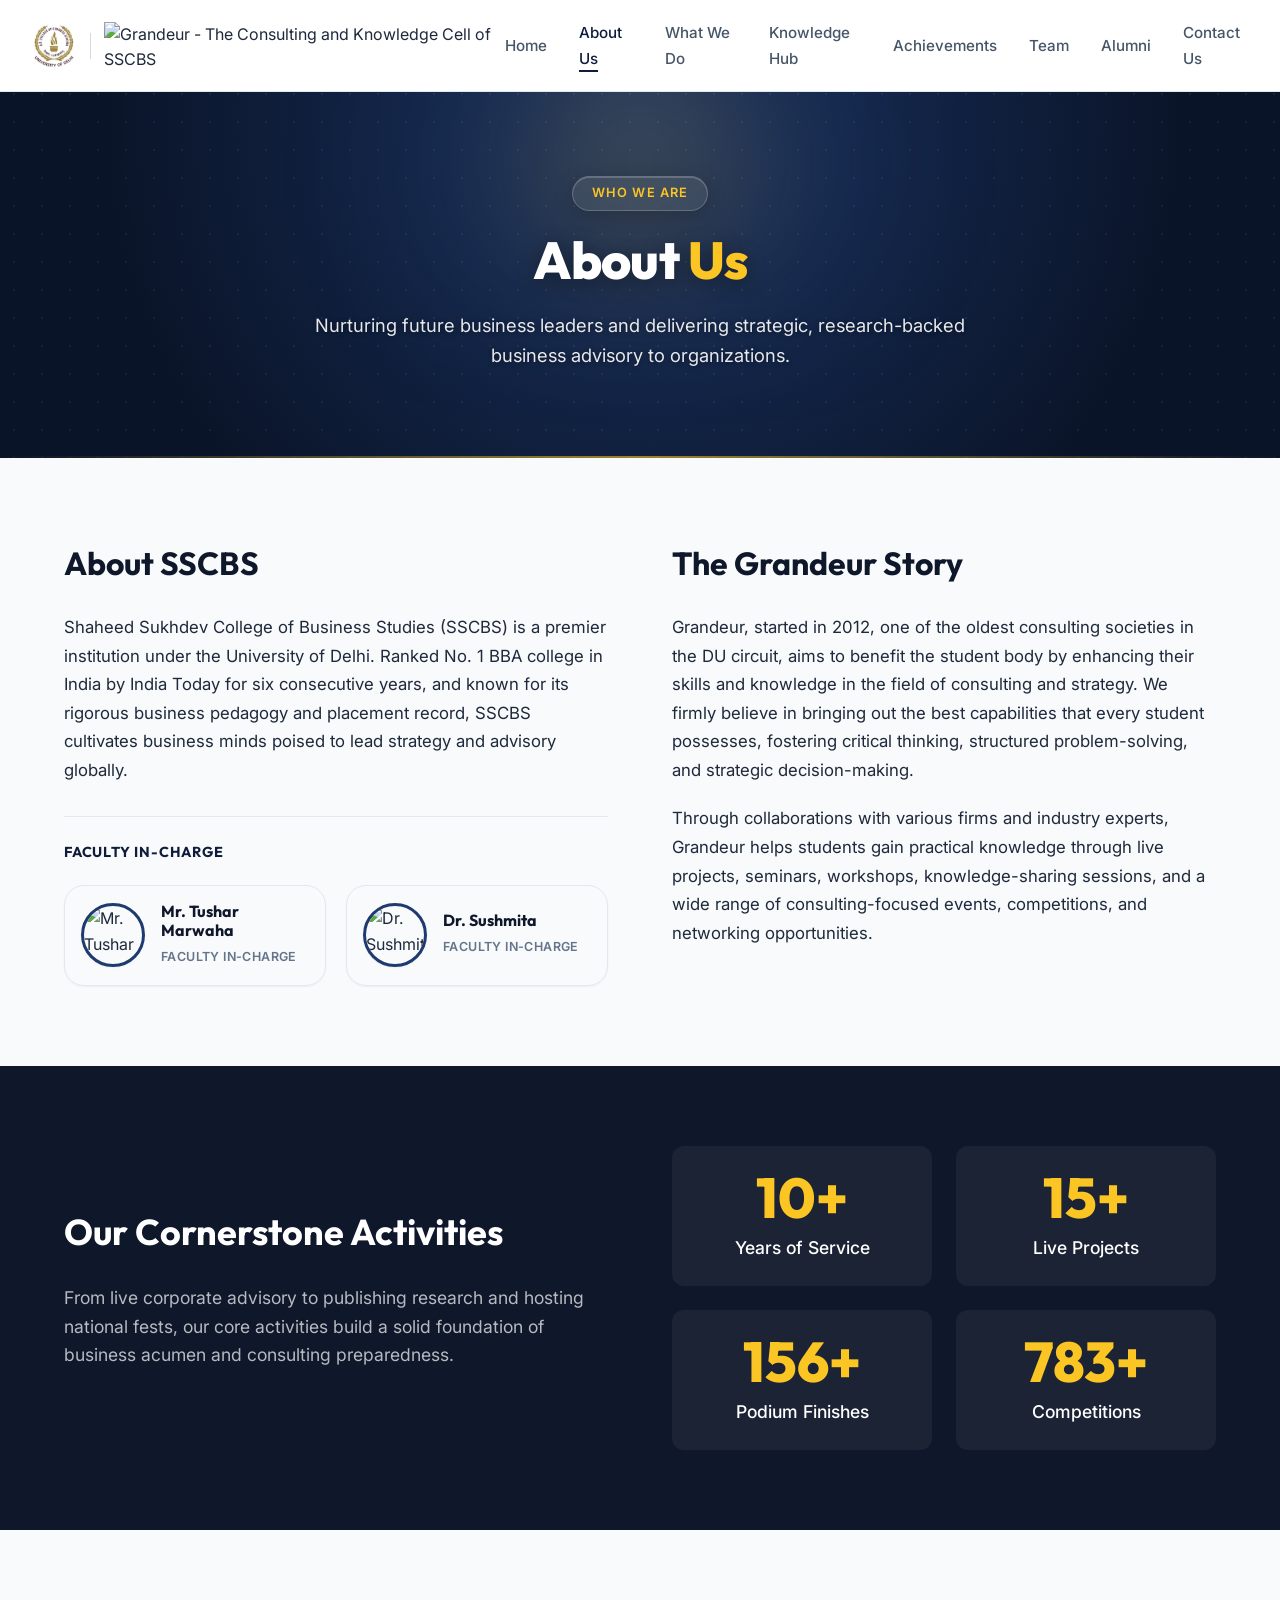
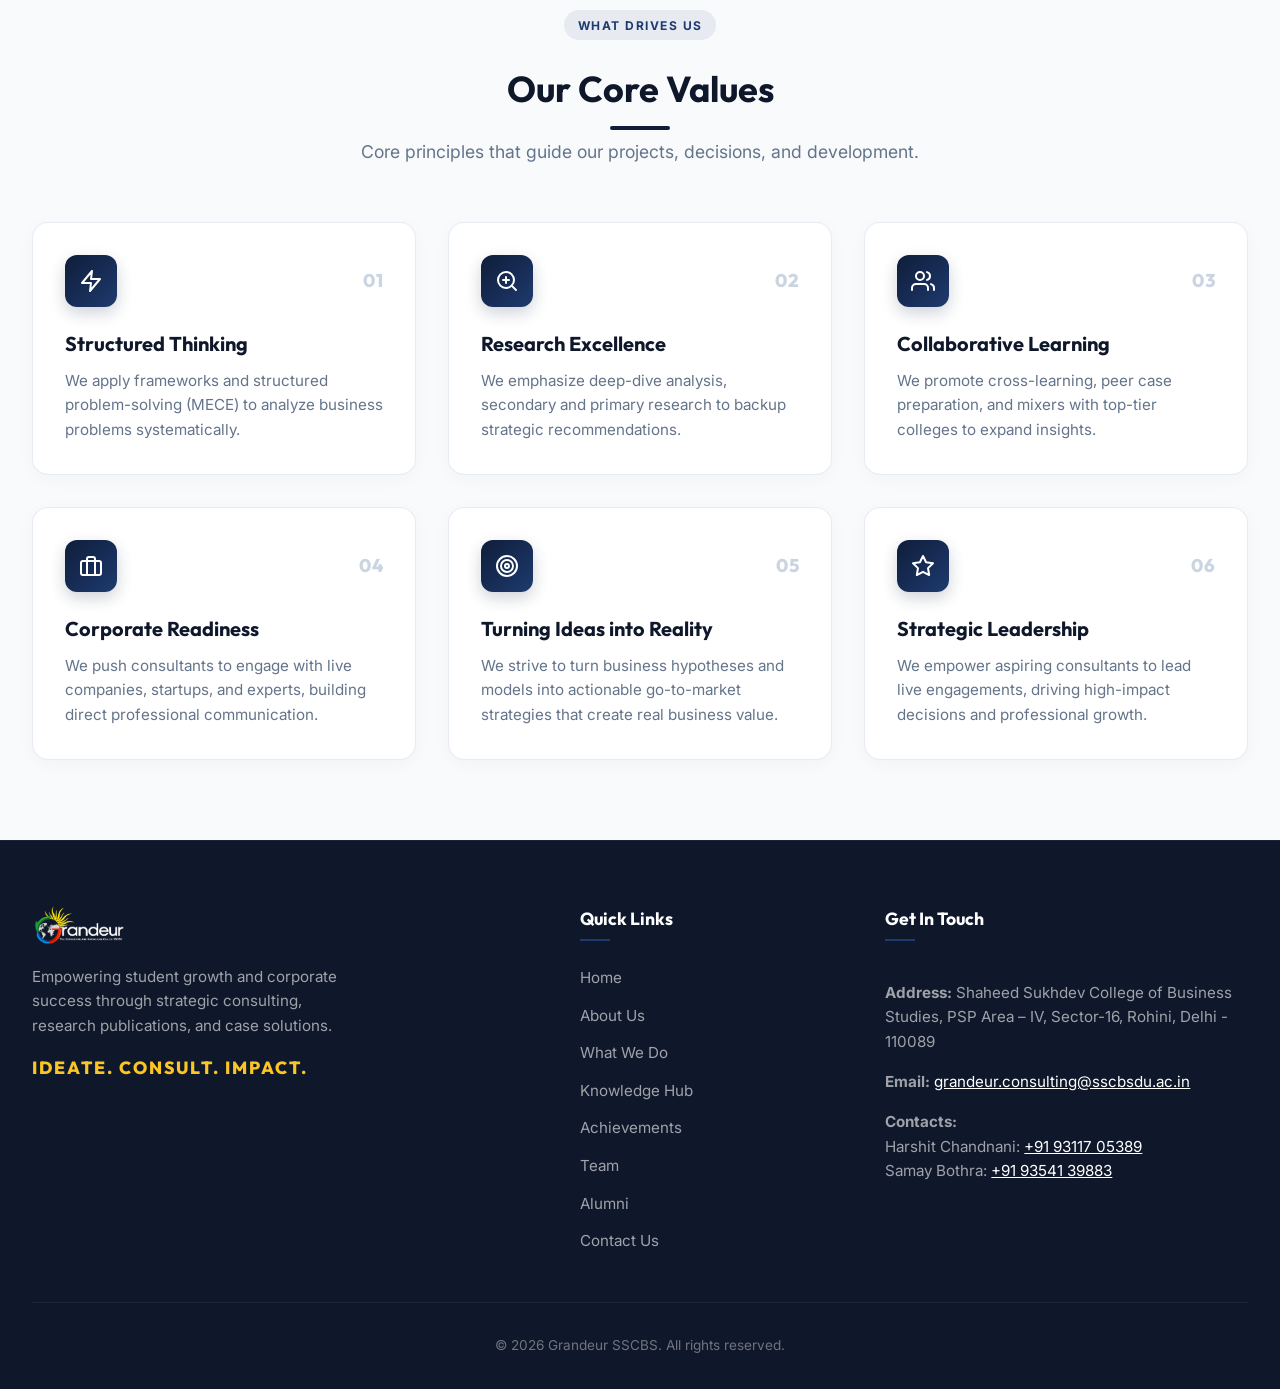
==== commit 344ad2da: "Revert "Update Google search and browser favicon icon from user provided image with solid black back" ====
--- a/about-us.html
+++ b/about-us.html
@@ -23,11 +23,11 @@
     <meta name="twitter:image" content="https://www.grandeurconsulting.in/og-image.png">
 
         <!-- Favicon -->
-    <link rel="icon" type="image/png" sizes="512x512" href="favicon.png?v=6">
-    <link rel="icon" type="image/png" sizes="32x32" href="favicon-32x32.png?v=6">
-    <link rel="icon" type="image/png" sizes="16x16" href="favicon-16x16.png?v=6">
-    <link rel="shortcut icon" href="favicon.ico?v=6">
-    <link rel="apple-touch-icon" sizes="180x180" href="apple-touch-icon.png?v=6">
+    <link rel="icon" type="image/png" sizes="512x512" href="favicon.png?v=5">
+    <link rel="icon" type="image/png" sizes="32x32" href="favicon-32x32.png?v=5">
+    <link rel="icon" type="image/png" sizes="16x16" href="favicon-16x16.png?v=5">
+    <link rel="shortcut icon" href="favicon.ico?v=5">
+    <link rel="apple-touch-icon" sizes="180x180" href="apple-touch-icon.png?v=5">
     <link rel="stylesheet" href="style.css">
     <!-- Vercel Web Analytics -->
     <script>
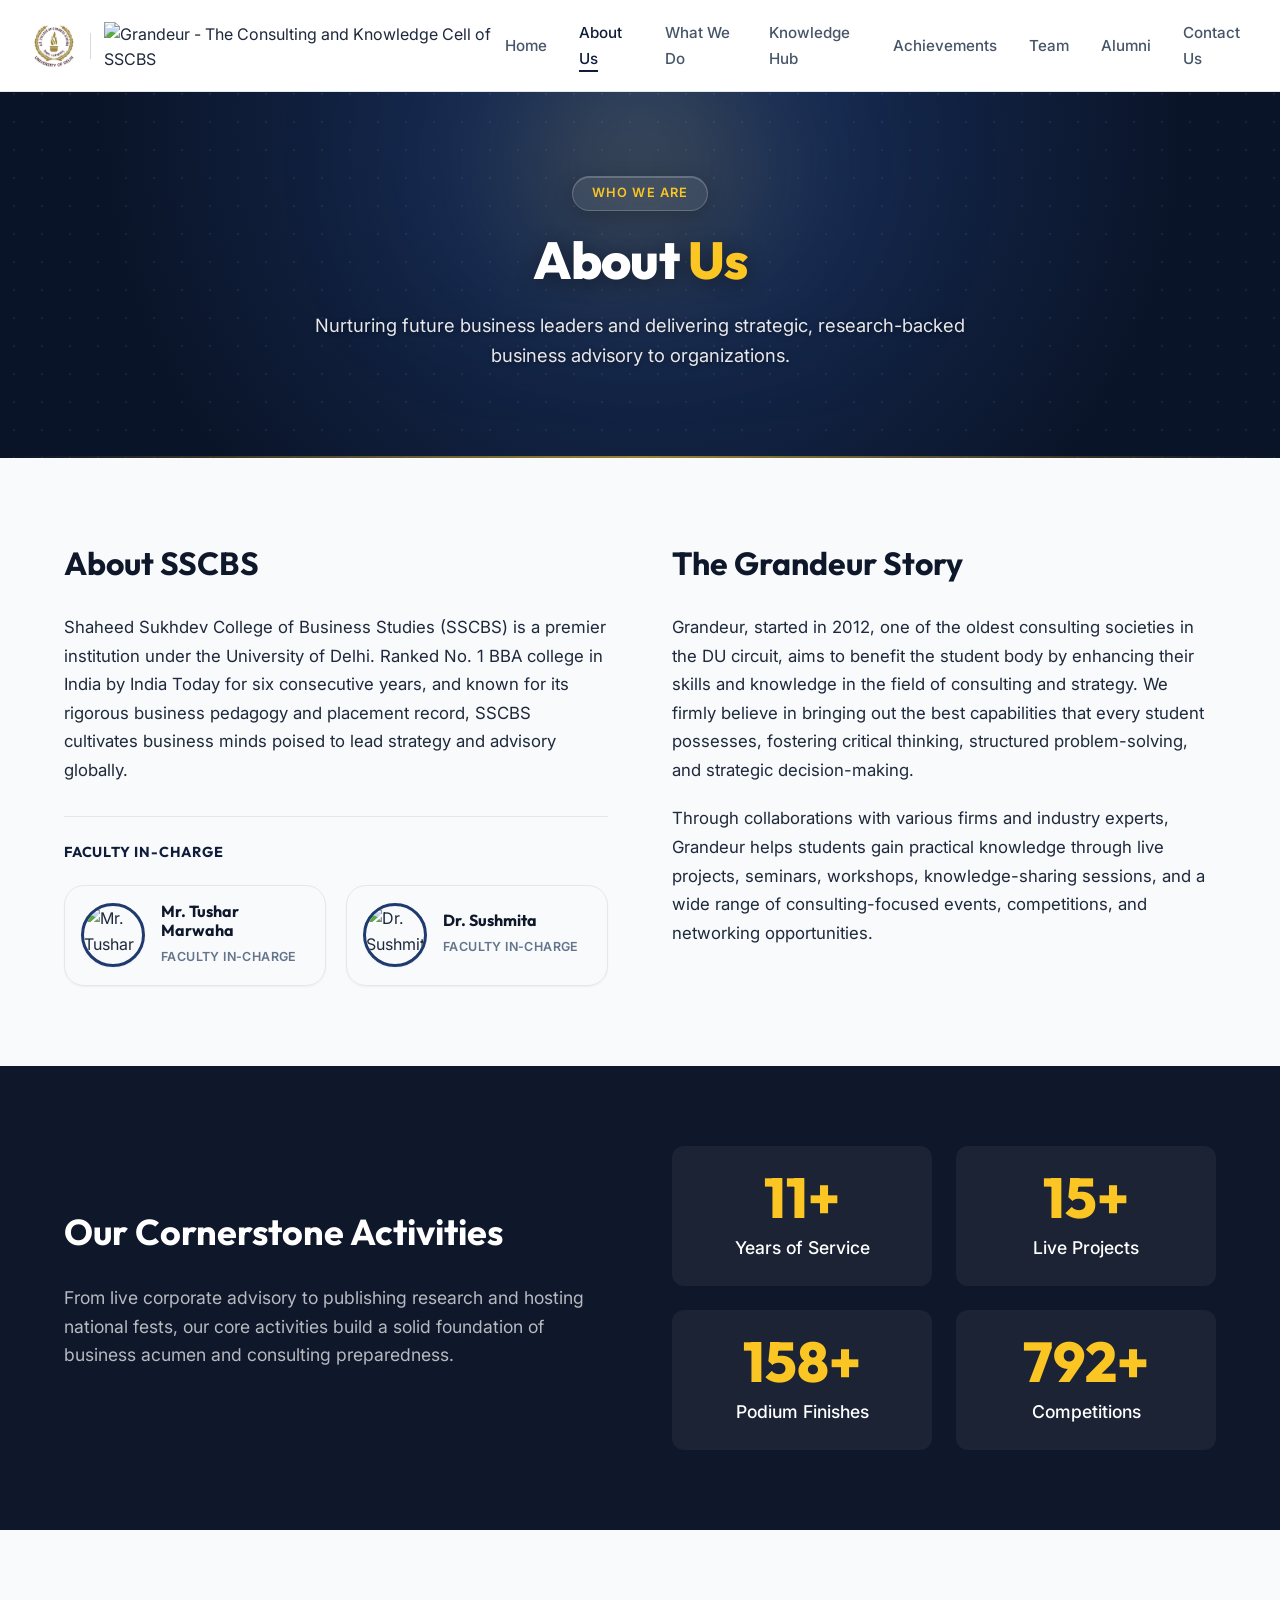
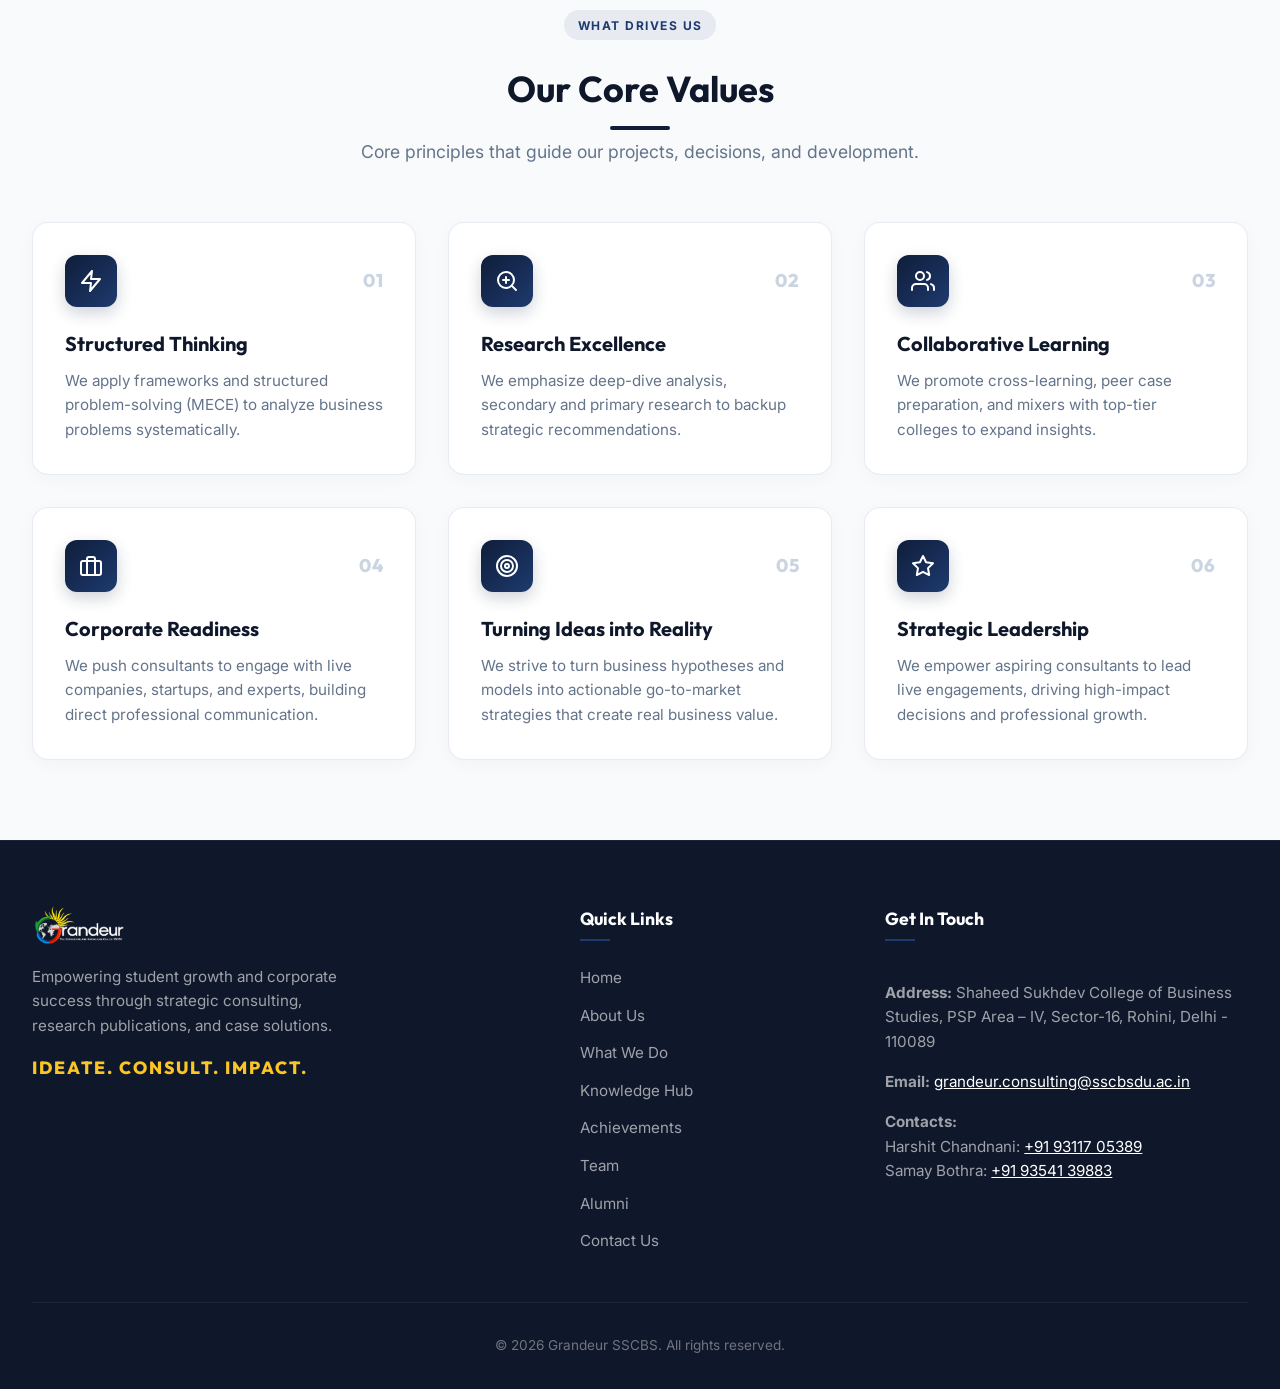
==== commit c711f07e: "Revert browser tab favicon to clean transparent emblem and bump cache busters to v=7" ====
--- a/about-us.html
+++ b/about-us.html
@@ -23,11 +23,11 @@
     <meta name="twitter:image" content="https://www.grandeurconsulting.in/og-image.png">
 
         <!-- Favicon -->
-    <link rel="icon" type="image/png" sizes="512x512" href="favicon.png?v=5">
-    <link rel="icon" type="image/png" sizes="32x32" href="favicon-32x32.png?v=5">
-    <link rel="icon" type="image/png" sizes="16x16" href="favicon-16x16.png?v=5">
-    <link rel="shortcut icon" href="favicon.ico?v=5">
-    <link rel="apple-touch-icon" sizes="180x180" href="apple-touch-icon.png?v=5">
+    <link rel="icon" type="image/png" sizes="512x512" href="favicon.png?v=7">
+    <link rel="icon" type="image/png" sizes="32x32" href="favicon-32x32.png?v=7">
+    <link rel="icon" type="image/png" sizes="16x16" href="favicon-16x16.png?v=7">
+    <link rel="shortcut icon" href="favicon.ico?v=7">
+    <link rel="apple-touch-icon" sizes="180x180" href="apple-touch-icon.png?v=7">
     <link rel="stylesheet" href="style.css">
     <!-- Vercel Web Analytics -->
     <script>
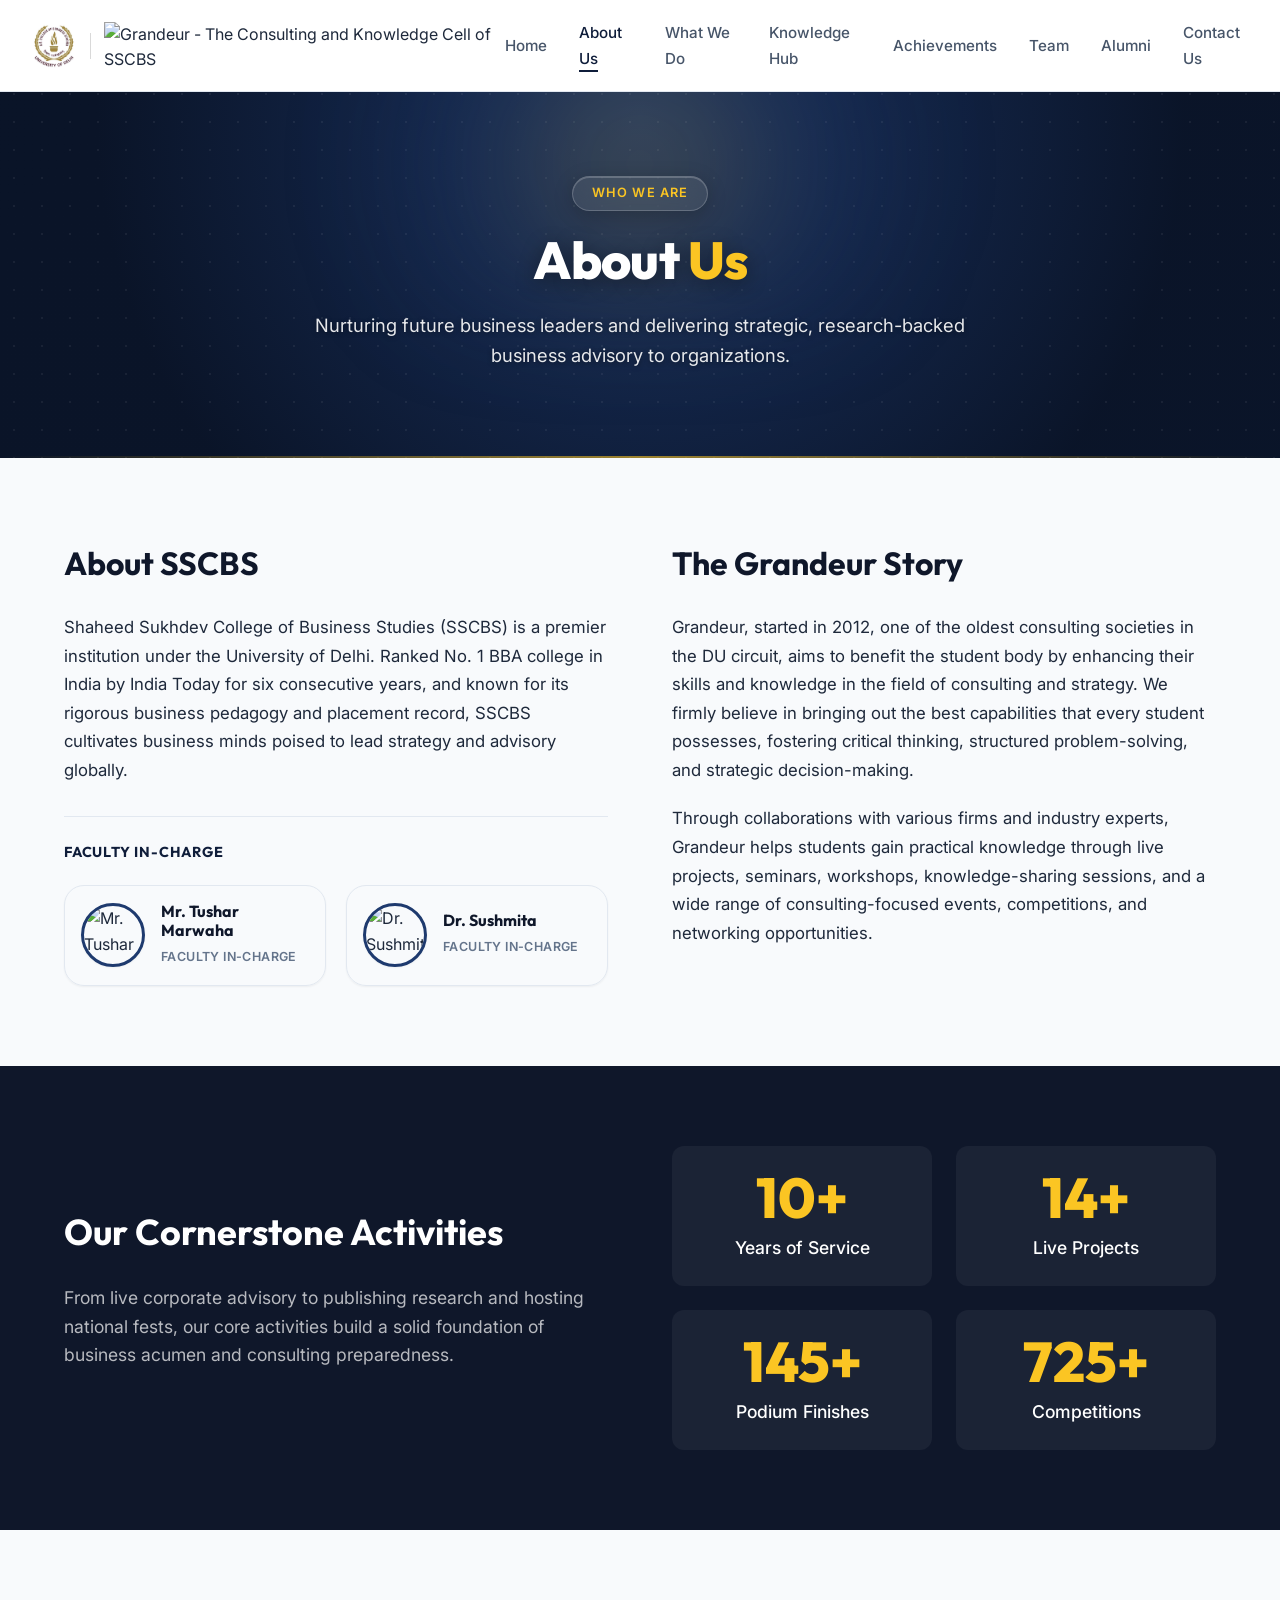
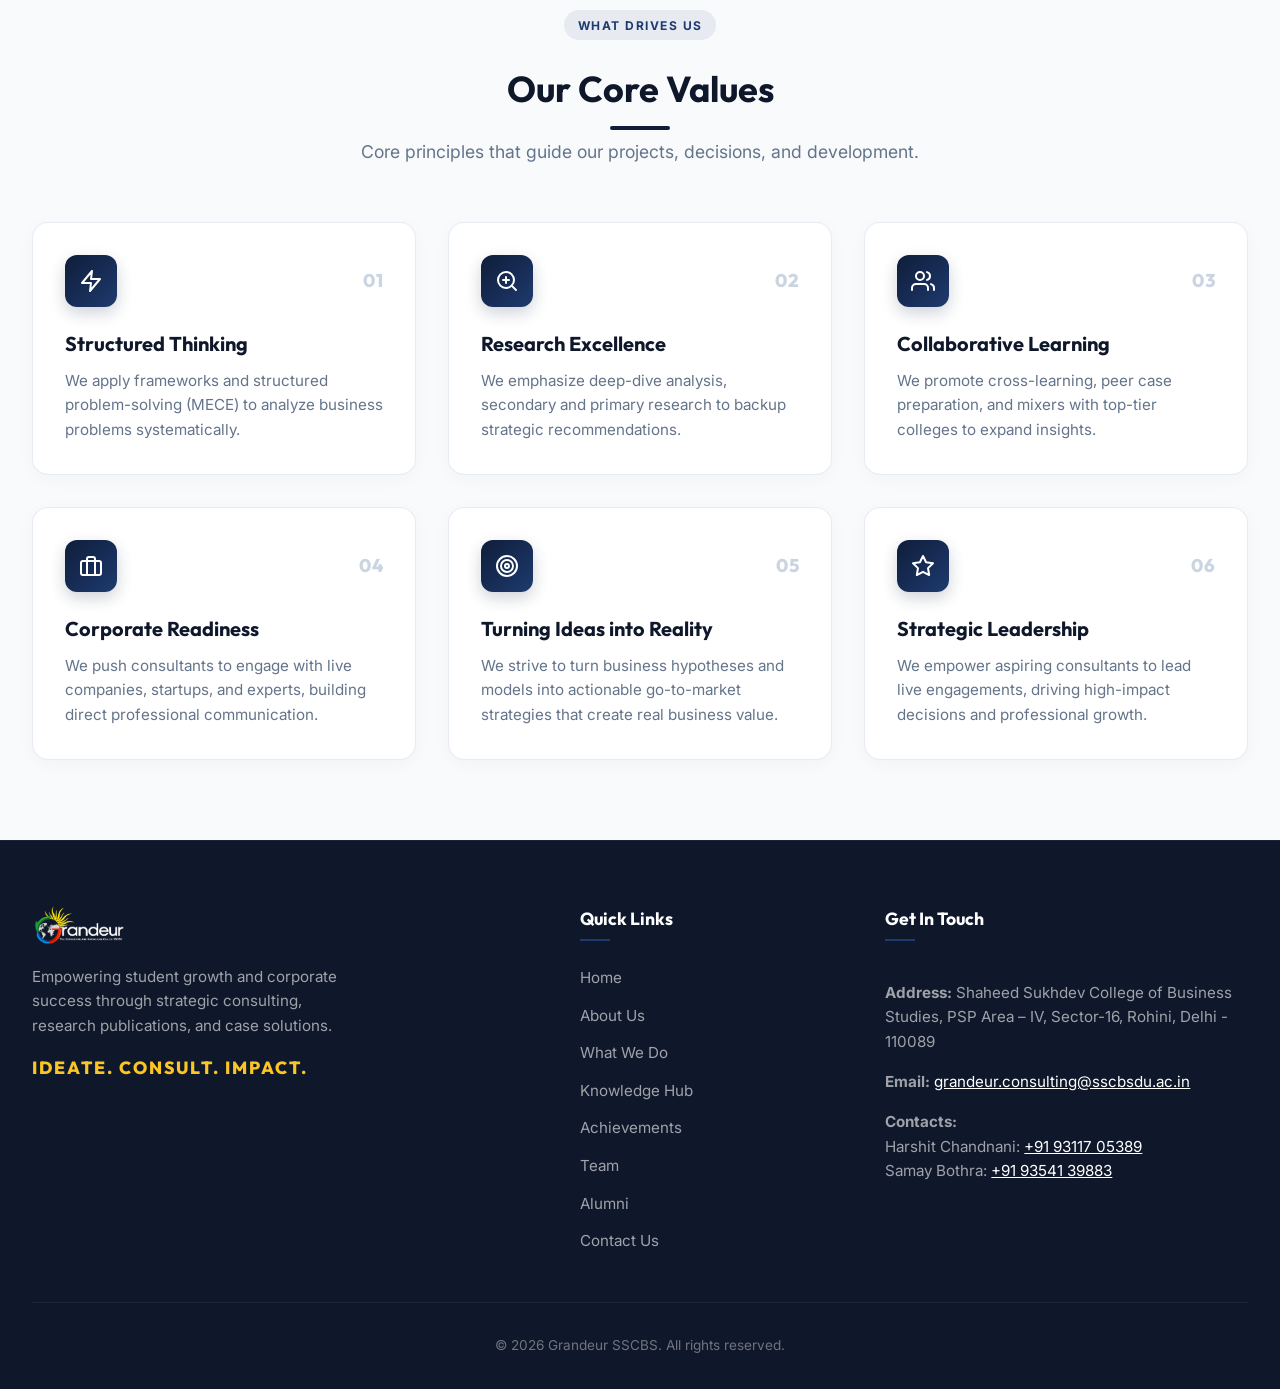
==== commit d0342d90: "Set Google Search crawler favicon to black background image while keeping browser tab favicon as cle" ====
--- a/about-us.html
+++ b/about-us.html
@@ -23,11 +23,11 @@
     <meta name="twitter:image" content="https://www.grandeurconsulting.in/og-image.png">
 
         <!-- Favicon -->
-    <link rel="icon" type="image/png" sizes="512x512" href="favicon.png?v=7">
-    <link rel="icon" type="image/png" sizes="32x32" href="favicon-32x32.png?v=7">
-    <link rel="icon" type="image/png" sizes="16x16" href="favicon-16x16.png?v=7">
-    <link rel="shortcut icon" href="favicon.ico?v=7">
-    <link rel="apple-touch-icon" sizes="180x180" href="apple-touch-icon.png?v=7">
+    <link rel="icon" type="image/png" sizes="512x512" href="favicon.png?v=8">
+    <link rel="icon" type="image/png" sizes="32x32" href="favicon-32x32.png?v=8">
+    <link rel="icon" type="image/png" sizes="16x16" href="favicon-16x16.png?v=8">
+    <link rel="shortcut icon" href="favicon.ico?v=8">
+    <link rel="apple-touch-icon" sizes="180x180" href="apple-touch-icon.png?v=8">
     <link rel="stylesheet" href="style.css">
     <!-- Vercel Web Analytics -->
     <script>
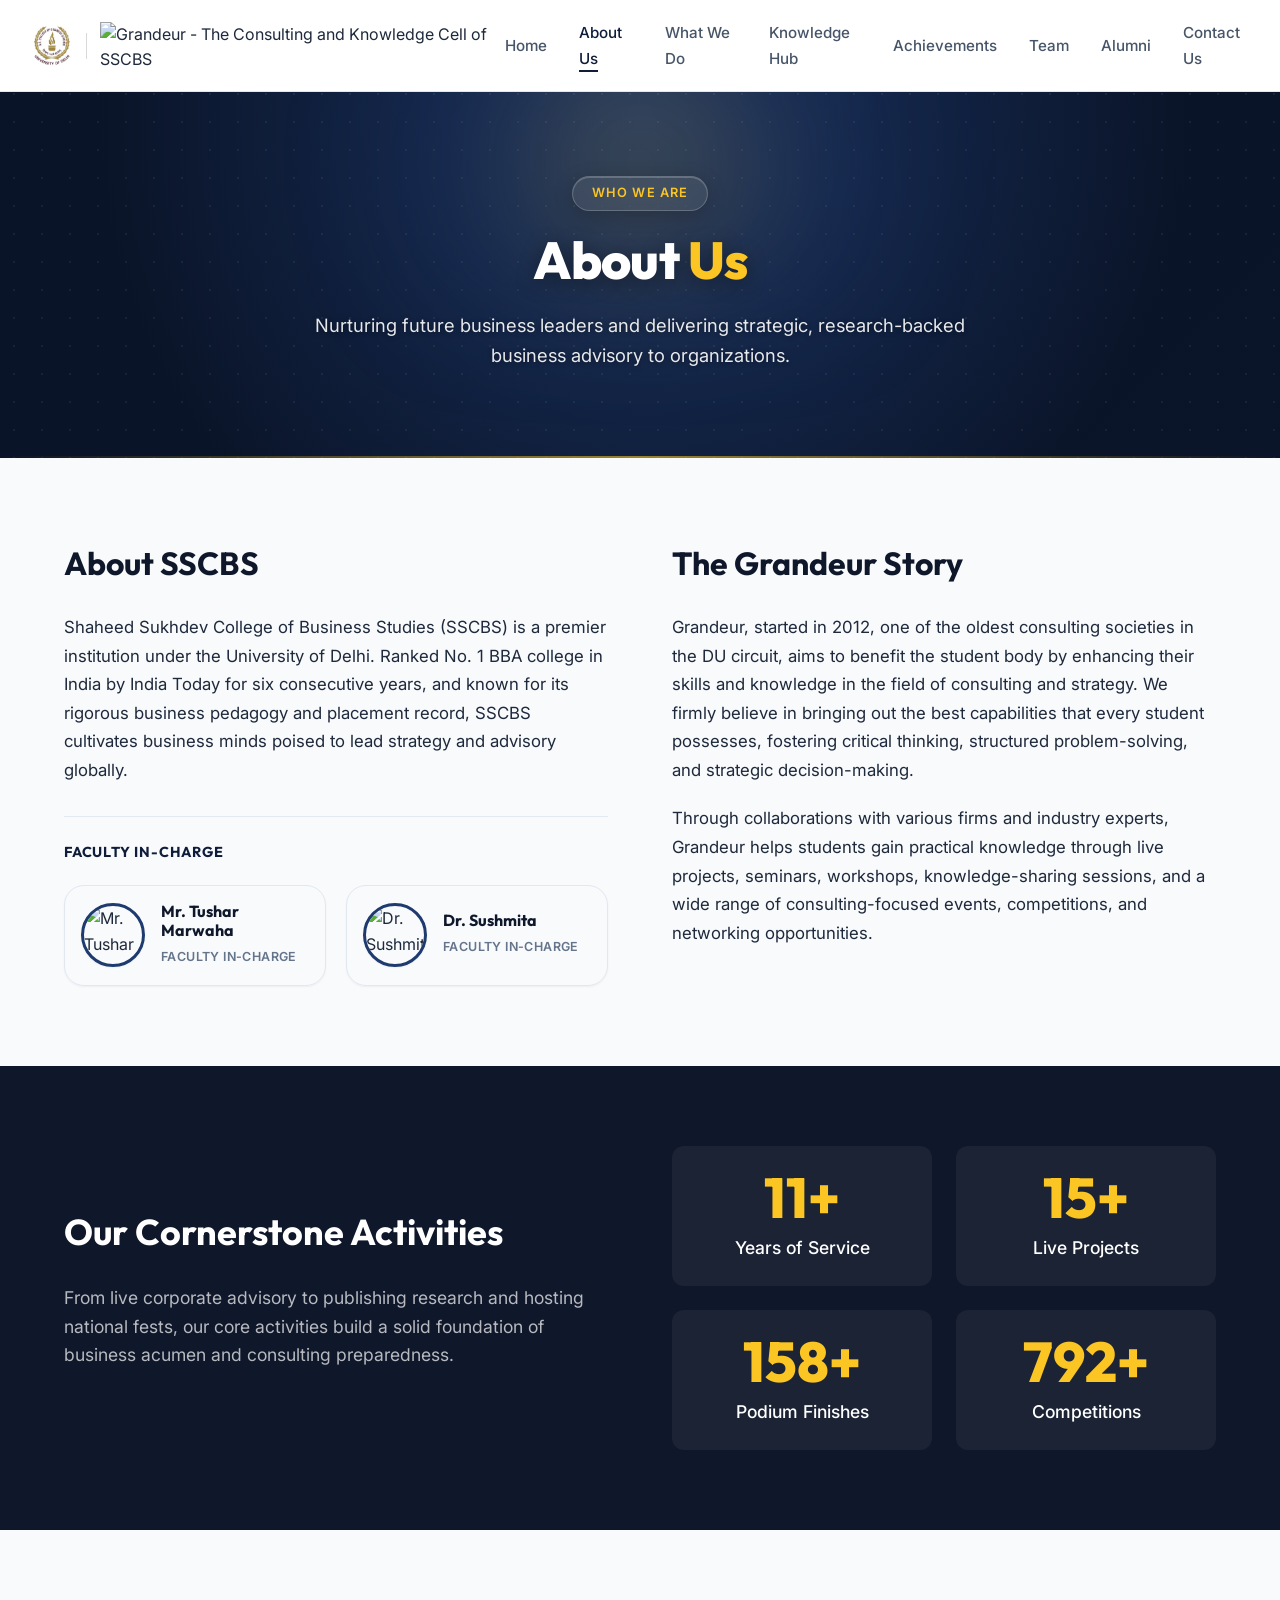
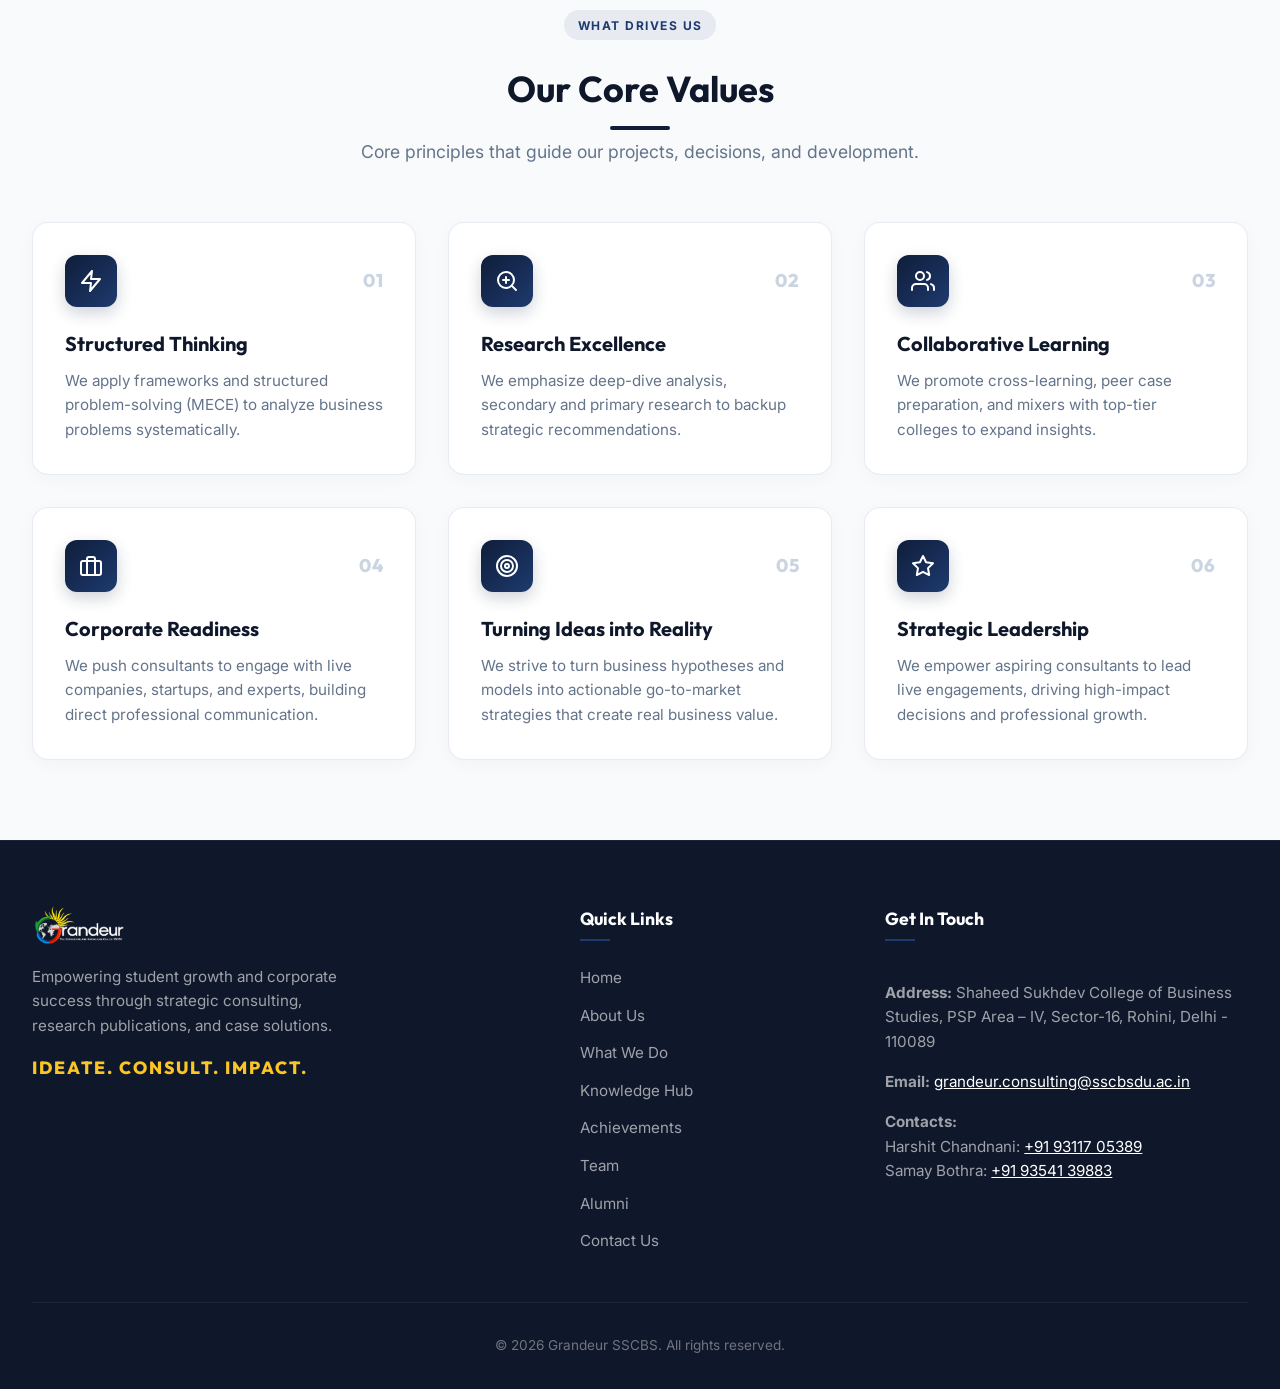
==== commit 346af008: "Hyperlink SSCBS logo to official college website https://sscbs.du.ac.in" ====
--- a/about-us.html
+++ b/about-us.html
@@ -45,11 +45,15 @@
 <body>
     <header class="header">
         <nav class="nav-container">
-            <a href="index.html" class="logo-container" id="logo-link">
-                <img src="sscbs-logo.png" alt="SSCBS - Shaheed Sukhdev College of Business Studies" class="sscbs-logo-img">
+            <div class="logo-container">
+                <a href="https://sscbs.du.ac.in" target="_blank" rel="noopener noreferrer" class="logo-link-sscbs" aria-label="SSCBS College Website">
+                    <img src="sscbs-logo.png" alt="SSCBS - Shaheed Sukhdev College of Business Studies" class="sscbs-logo-img">
+                </a>
                 <span class="logo-divider"></span>
-                <img src="logo.png" alt="Grandeur - The Consulting and Knowledge Cell of SSCBS" class="logo-img">
-            </a>
+                <a href="index.html" class="logo-link-grandeur" id="logo-link" aria-label="Grandeur Homepage">
+                    <img src="logo.png" alt="Grandeur - The Consulting and Knowledge Cell of SSCBS" class="logo-img">
+                </a>
+            </div>
             <button class="menu-toggle" aria-label="Toggle Navigation" id="menu-btn">
                 <span></span>
                 <span></span>
--- a/style.css
+++ b/style.css
@@ -98,6 +98,12 @@
     gap: 0.75rem;
 }
 
+.logo-container a {
+    display: flex;
+    align-items: center;
+    text-decoration: none;
+}
+
 .logo-placeholder {
     width: 40px;
     height: 40px;
@@ -117,6 +123,11 @@
     width: auto;
     object-fit: contain;
     background: transparent;
+    transition: var(--transition);
+}
+
+.logo-img:hover {
+    transform: scale(1.05);
 }
 
 .sscbs-logo-img {
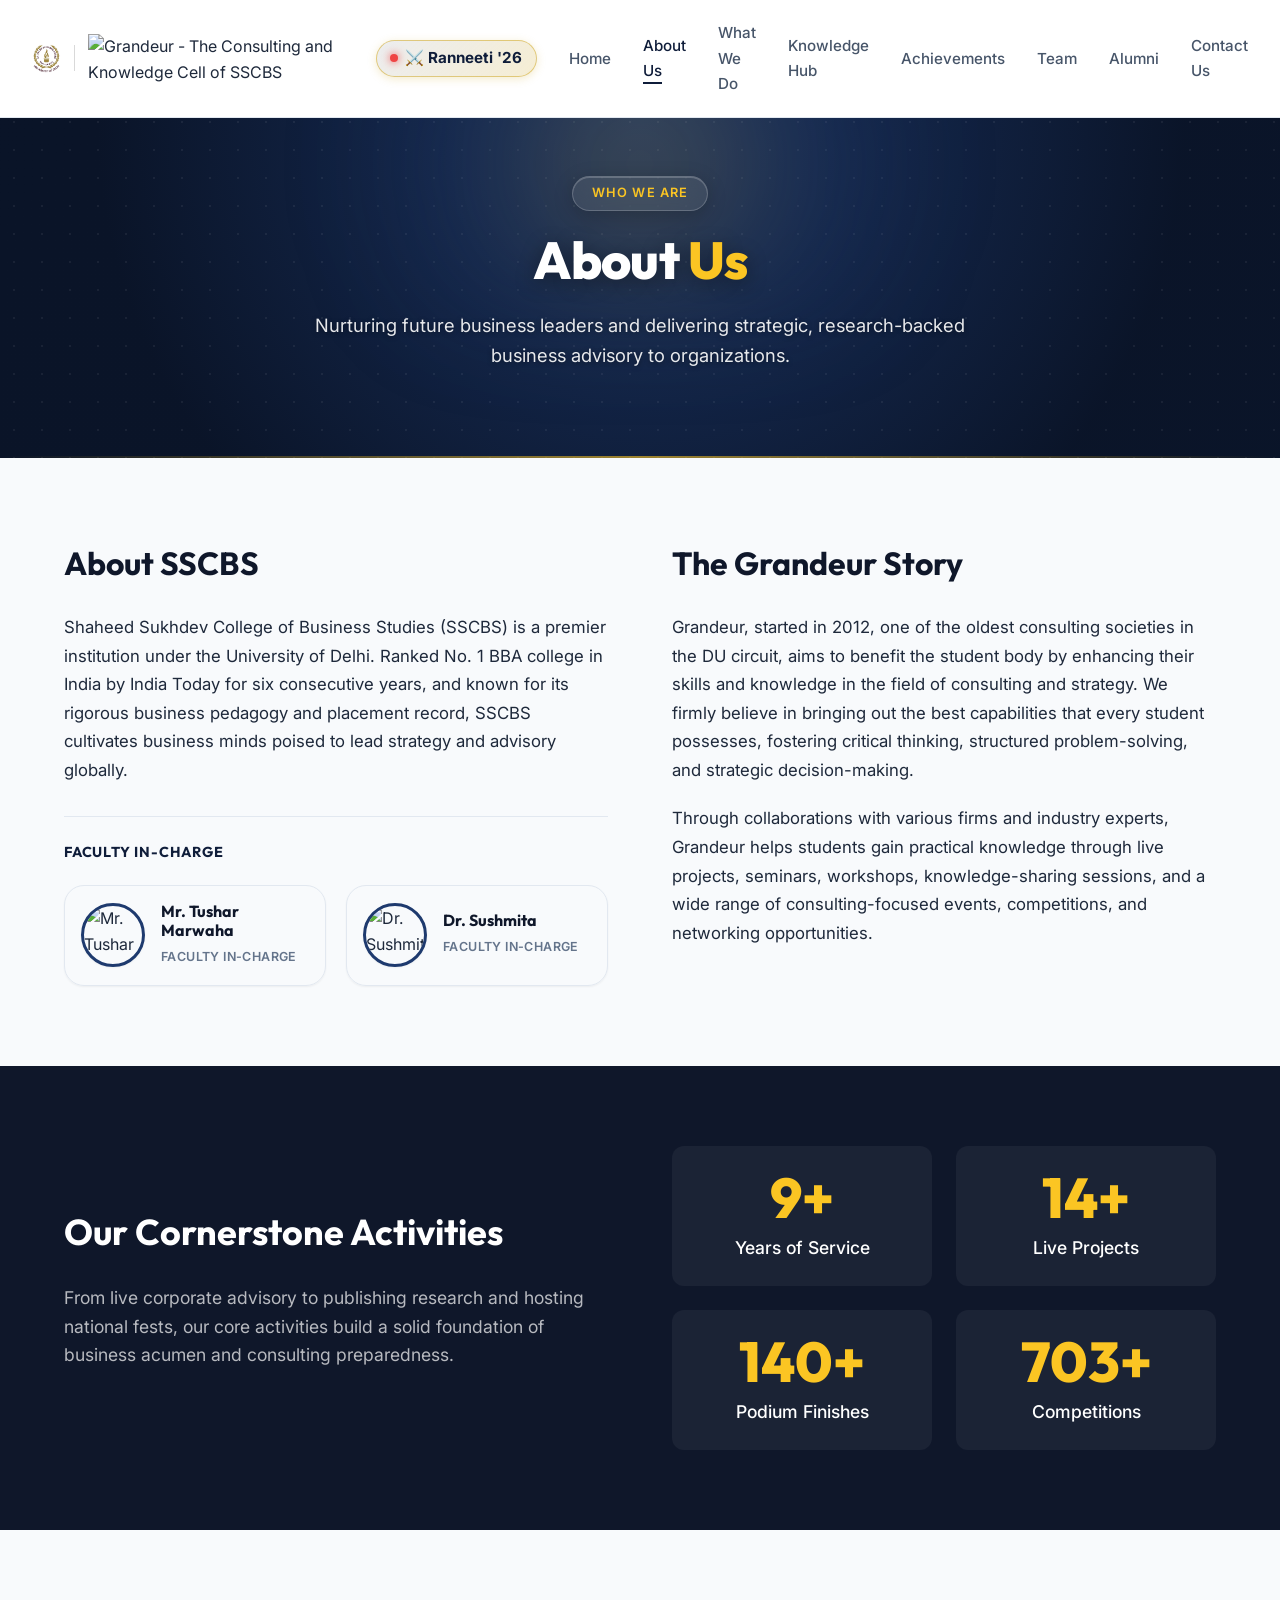
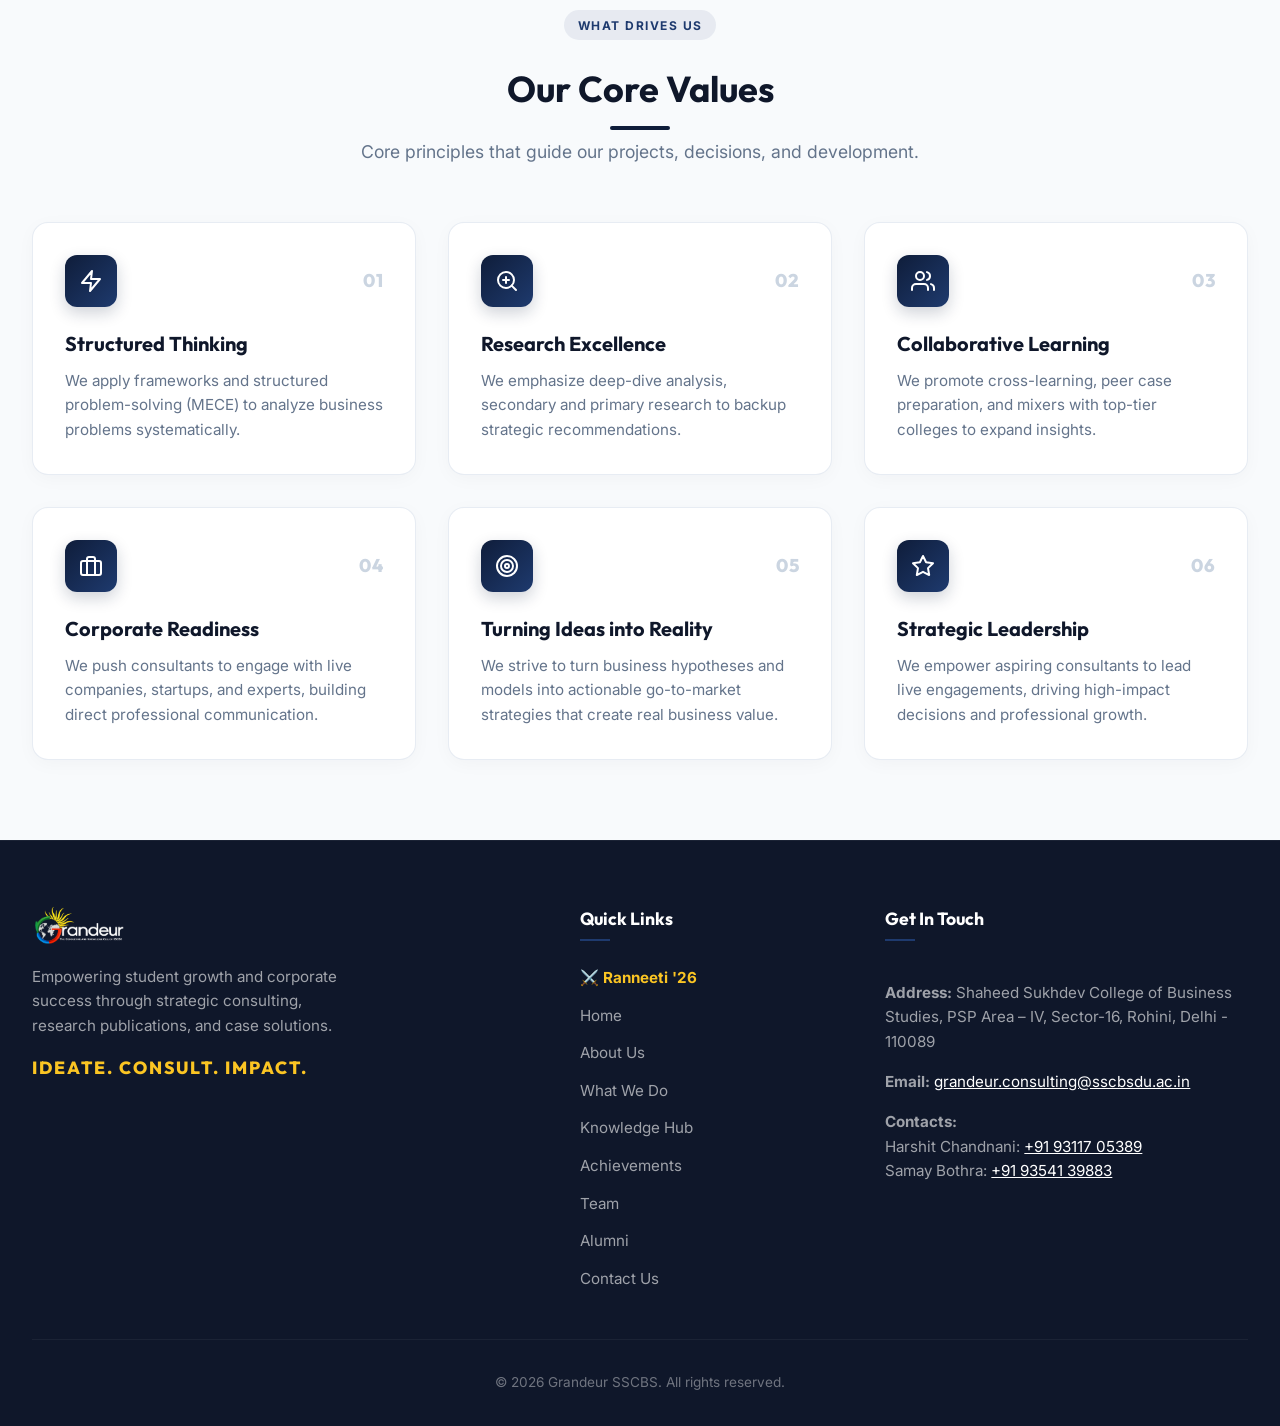
==== commit f80c1abb: "Add Ranneeti 2026 registration landing page with live countdown timer and top nav highlight" ====
--- a/about-us.html
+++ b/about-us.html
@@ -60,6 +60,7 @@
                 <span></span>
             </button>
             <ul class="nav-links">
+                <li><a href="ranneeti.html" class="nav-link nav-link-ranneeti"><span class="nav-live-dot"></span>⚔️ Ranneeti '26</a></li>
                 <li><a href="index.html" class="nav-link">Home</a></li>
                 <li><a href="about-us.html" class="nav-link active">About Us</a></li>
                 <li><a href="what-we-do.html" class="nav-link">What We Do</a></li>
@@ -286,6 +287,7 @@
             <div class="footer-links">
                 <h3>Quick Links</h3>
                 <ul>
+                    <li><a href="ranneeti.html" style="color: #fbc523; font-weight:700;">⚔️ Ranneeti '26</a></li>
                     <li><a href="index.html">Home</a></li>
                     <li><a href="about-us.html">About Us</a></li>
                     <li><a href="what-we-do.html">What We Do</a></li>
--- a/style.css
+++ b/style.css
@@ -64,6 +64,152 @@
     transition: var(--transition);
 }
 
+/* Announcement Banner */
+.top-announcement-bar {
+    position: fixed;
+    top: 0;
+    left: 0;
+    width: 100%;
+    z-index: 1001;
+    background: linear-gradient(135deg, #071126 0%, #0f1d3a 40%, #172b54 100%);
+    color: #ffffff;
+    padding: 0.5rem 1rem;
+    font-size: 0.88rem;
+    box-shadow: 0 2px 10px rgba(0, 0, 0, 0.2);
+    border-bottom: 1px solid rgba(212, 175, 55, 0.35);
+    display: flex;
+    align-items: center;
+    justify-content: center;
+    transition: all 0.3s ease;
+    box-sizing: border-box;
+}
+
+.top-announcement-bar.dismissed {
+    display: none !important;
+}
+
+.announcement-container {
+    max-width: 1280px;
+    width: 100%;
+    margin: 0 auto;
+    display: flex;
+    align-items: center;
+    justify-content: center;
+    gap: 0.75rem;
+}
+
+.announcement-content {
+    display: flex;
+    align-items: center;
+    gap: 0.75rem;
+    flex-wrap: wrap;
+    justify-content: center;
+}
+
+.announcement-badge {
+    background: linear-gradient(135deg, #d4af37, #f3e5ab);
+    color: #071126;
+    font-size: 0.72rem;
+    font-weight: 700;
+    padding: 0.2rem 0.65rem;
+    border-radius: 50px;
+    letter-spacing: 0.5px;
+    text-transform: uppercase;
+    white-space: nowrap;
+    box-shadow: 0 0 10px rgba(212, 175, 55, 0.4);
+}
+
+.announcement-text {
+    color: #e2e8f0;
+    font-weight: 500;
+    font-size: 0.88rem;
+}
+
+.announcement-btn {
+    display: inline-flex;
+    align-items: center;
+    gap: 0.35rem;
+    background: linear-gradient(135deg, #d4af37 0%, #f3e5ab 100%);
+    color: #071126;
+    font-weight: 700;
+    font-size: 0.8rem;
+    padding: 0.3rem 0.85rem;
+    border-radius: 50px;
+    text-decoration: none;
+    transition: all 0.2s ease;
+    white-space: nowrap;
+}
+
+.announcement-btn:hover {
+    transform: translateY(-1px);
+    box-shadow: 0 4px 12px rgba(212, 175, 55, 0.5);
+    color: #000000;
+}
+
+.announcement-close {
+    background: transparent;
+    border: none;
+    color: rgba(255, 255, 255, 0.75);
+    font-size: 1.1rem;
+    cursor: pointer;
+    padding: 0.25rem 0.5rem;
+    line-height: 1;
+    border-radius: 4px;
+    transition: all 0.2s ease;
+    display: flex;
+    align-items: center;
+    justify-content: center;
+}
+
+.announcement-close:hover {
+    color: #ffffff;
+    background: rgba(255, 255, 255, 0.15);
+}
+
+/* Adjust header and main content when announcement bar is active */
+body.has-announcement-bar .header {
+    top: 42px;
+}
+
+body.has-announcement-bar .main-content {
+    margin-top: 122px;
+}
+
+@media (max-width: 768px) {
+    .top-announcement-bar {
+        padding: 0.4rem 0.75rem;
+    }
+    .announcement-text {
+        font-size: 0.78rem;
+    }
+    .announcement-badge {
+        font-size: 0.65rem;
+        padding: 0.15rem 0.5rem;
+    }
+    .announcement-btn {
+        padding: 0.25rem 0.65rem;
+        font-size: 0.72rem;
+    }
+    body.has-announcement-bar .header {
+        top: 46px;
+    }
+    body.has-announcement-bar .main-content {
+        margin-top: 126px;
+    }
+}
+
+@media (max-width: 520px) {
+    .announcement-text-extra {
+        display: none;
+    }
+    body.has-announcement-bar .header {
+        top: 50px;
+    }
+    body.has-announcement-bar .main-content {
+        margin-top: 130px;
+    }
+}
+
 /* Header / Navbar */
 .header {
     position: fixed;
@@ -196,6 +342,63 @@
 
 .nav-link:hover, .nav-link.active {
     color: var(--primary);
+}
+
+/* Nav Link Highlight - Ranneeti */
+.nav-link-ranneeti {
+    display: inline-flex !important;
+    align-items: center;
+    gap: 0.45rem;
+    background: linear-gradient(135deg, rgba(15, 29, 58, 0.08) 0%, rgba(212, 175, 55, 0.22) 100%);
+    border: 1px solid rgba(212, 175, 55, 0.6);
+    color: #0f1d3a !important;
+    font-weight: 700 !important;
+    padding: 0.35rem 0.85rem !important;
+    border-radius: 50px;
+    box-shadow: 0 2px 8px rgba(212, 175, 55, 0.25);
+    transition: all 0.3s cubic-bezier(0.4, 0, 0.2, 1);
+    position: relative;
+    white-space: nowrap;
+}
+
+.nav-link-ranneeti::after {
+    display: none !important;
+}
+
+.nav-link-ranneeti:hover {
+    background: linear-gradient(135deg, #0f1d3a 0%, #1e3a6e 100%);
+    color: #ffffff !important;
+    border-color: #d4af37;
+    box-shadow: 0 4px 14px rgba(15, 29, 58, 0.35), 0 0 10px rgba(212, 175, 55, 0.4);
+    transform: translateY(-1px);
+}
+
+.nav-link-ranneeti.active {
+    background: linear-gradient(135deg, #0f1d3a 0%, #172b54 100%);
+    color: #fbc523 !important;
+    border-color: #fbc523;
+    box-shadow: 0 0 12px rgba(251, 197, 35, 0.4);
+}
+
+.nav-live-dot {
+    width: 8px;
+    height: 8px;
+    background-color: #ef4444;
+    border-radius: 50%;
+    display: inline-block;
+    box-shadow: 0 0 8px #ef4444;
+    animation: navPulse 1.5s infinite ease-in-out;
+}
+
+@keyframes navPulse {
+    0%, 100% {
+        transform: scale(1);
+        opacity: 1;
+    }
+    50% {
+        transform: scale(1.4);
+        opacity: 0.5;
+    }
 }
 
 .nav-link::after {
@@ -3565,9 +3768,380 @@
 .gradient-ranneeti-2 { background: linear-gradient(135deg, #065f46 0%, #047857 50%, #059669 100%); }
 .gradient-ranneeti-3 { background: linear-gradient(135deg, #1e3a8a 0%, #1d4ed8 50%, #3b82f6 100%); }
 
-
-
-
-
-
-
+/* ==========================================================================
+   Ranneeti 2026 Dedicated Page Styles
+   ========================================================================== */
+
+.ranneeti-hero {
+    background: linear-gradient(135deg, #071126 0%, #0f1d3a 50%, #172b54 100%);
+    color: #ffffff;
+    padding: 4.5rem 2rem 3.5rem;
+    position: relative;
+    overflow: hidden;
+    text-align: center;
+}
+
+.ranneeti-hero::before {
+    content: '';
+    position: absolute;
+    top: -50%;
+    left: -50%;
+    width: 200%;
+    height: 200%;
+    background: radial-gradient(circle, rgba(212, 175, 55, 0.14) 0%, transparent 60%);
+    pointer-events: none;
+}
+
+.ranneeti-hero-container {
+    max-width: 900px;
+    margin: 0 auto;
+    position: relative;
+    z-index: 2;
+}
+
+.ranneeti-badge {
+    display: inline-flex;
+    align-items: center;
+    gap: 0.5rem;
+    background: linear-gradient(135deg, rgba(212, 175, 55, 0.22), rgba(251, 197, 35, 0.12));
+    border: 1px solid rgba(212, 175, 55, 0.45);
+    color: #fbc523;
+    font-size: 0.85rem;
+    font-weight: 700;
+    padding: 0.45rem 1.25rem;
+    border-radius: 50px;
+    text-transform: uppercase;
+    letter-spacing: 1px;
+    margin-bottom: 1.5rem;
+    box-shadow: 0 0 15px rgba(212, 175, 55, 0.2);
+}
+
+.ranneeti-hero-title {
+    font-size: 3.6rem;
+    font-weight: 800;
+    color: #ffffff;
+    line-height: 1.1;
+    margin-bottom: 0.75rem;
+    letter-spacing: -1px;
+    background: linear-gradient(135deg, #ffffff 40%, #fbc523 100%);
+    -webkit-background-clip: text;
+    -webkit-text-fill-color: transparent;
+}
+
+.ranneeti-hero-subtitle {
+    font-size: 1.35rem;
+    color: #d4af37;
+    font-weight: 600;
+    margin-bottom: 1.5rem;
+    letter-spacing: 0.5px;
+}
+
+.ranneeti-hero-desc {
+    font-size: 1.05rem;
+    color: #cbd5e1;
+    line-height: 1.7;
+    max-width: 820px;
+    margin: 0 auto 2.5rem;
+}
+
+/* Countdown Section */
+.ranneeti-countdown-wrapper {
+    background: rgba(15, 29, 58, 0.65);
+    backdrop-filter: blur(16px);
+    -webkit-backdrop-filter: blur(16px);
+    border: 1px solid rgba(212, 175, 55, 0.4);
+    border-radius: var(--radius-lg);
+    padding: 2.25rem 1.5rem;
+    box-shadow: 0 15px 35px rgba(0, 0, 0, 0.35), inset 0 1px 0 rgba(255, 255, 255, 0.12);
+    margin-bottom: 2.5rem;
+}
+
+.countdown-header-title {
+    font-size: 1.25rem;
+    color: #ffffff;
+    font-weight: 700;
+    margin-bottom: 1.5rem;
+    display: flex;
+    align-items: center;
+    justify-content: center;
+    gap: 0.5rem;
+    text-transform: uppercase;
+    letter-spacing: 1.2px;
+}
+
+.countdown-grid {
+    display: grid;
+    grid-template-columns: repeat(4, 1fr);
+    gap: 1.25rem;
+    max-width: 640px;
+    margin: 0 auto 1.75rem;
+}
+
+.timer-card {
+    background: linear-gradient(145deg, rgba(255, 255, 255, 0.1) 0%, rgba(255, 255, 255, 0.03) 100%);
+    border: 1px solid rgba(212, 175, 55, 0.3);
+    border-radius: 16px;
+    padding: 1.2rem 0.5rem;
+    text-align: center;
+    box-shadow: 0 8px 20px rgba(0, 0, 0, 0.25);
+    transition: transform 0.2s ease, border-color 0.2s ease;
+}
+
+.timer-card:hover {
+    border-color: #fbc523;
+    transform: translateY(-2px);
+}
+
+.timer-num {
+    font-family: 'Outfit', sans-serif;
+    font-size: 2.6rem;
+    font-weight: 800;
+    color: #fbc523;
+    line-height: 1;
+    margin-bottom: 0.35rem;
+    text-shadow: 0 0 14px rgba(251, 197, 35, 0.45);
+}
+
+.timer-unit {
+    font-size: 0.75rem;
+    text-transform: uppercase;
+    letter-spacing: 1.5px;
+    color: #94a3b8;
+    font-weight: 600;
+}
+
+.ranneeti-urgency-banner {
+    background: linear-gradient(135deg, rgba(239, 68, 68, 0.18), rgba(212, 175, 55, 0.18));
+    border: 1px dashed rgba(251, 197, 35, 0.55);
+    border-radius: 50px;
+    padding: 0.7rem 1.4rem;
+    display: inline-flex;
+    align-items: center;
+    gap: 0.6rem;
+    color: #fef08a;
+    font-size: 0.95rem;
+    font-weight: 600;
+}
+
+.ranneeti-hero-cta {
+    display: flex;
+    align-items: center;
+    justify-content: center;
+    gap: 1rem;
+    flex-wrap: wrap;
+}
+
+.btn-gold {
+    background: linear-gradient(135deg, #d4af37 0%, #fbc523 100%);
+    color: #071126;
+    font-weight: 700;
+    padding: 0.85rem 2.25rem;
+    border-radius: 50px;
+    font-size: 1.05rem;
+    box-shadow: 0 4px 20px rgba(212, 175, 55, 0.45);
+    transition: all 0.3s ease;
+    border: none;
+    cursor: pointer;
+    text-decoration: none;
+    display: inline-flex;
+    align-items: center;
+    gap: 0.5rem;
+}
+
+.btn-gold:hover {
+    transform: translateY(-2px);
+    box-shadow: 0 8px 25px rgba(251, 197, 35, 0.65);
+    color: #000000;
+}
+
+/* Embedded Form Section */
+.ranneeti-form-section {
+    padding: 4.5rem 2rem;
+    background-color: var(--light-bg);
+}
+
+.ranneeti-section-container {
+    max-width: 960px;
+    margin: 0 auto;
+}
+
+.ranneeti-section-header {
+    text-align: center;
+    margin-bottom: 2.5rem;
+}
+
+.ranneeti-section-header h2 {
+    font-size: 2.25rem;
+    color: var(--dark);
+    margin-bottom: 0.5rem;
+}
+
+.ranneeti-section-header p {
+    color: var(--text-muted);
+    font-size: 1.05rem;
+}
+
+.form-embed-card {
+    background: #ffffff;
+    border-radius: var(--radius-lg);
+    box-shadow: var(--shadow-lg);
+    border: 1px solid var(--border);
+    overflow: hidden;
+    padding: 1.25rem;
+    position: relative;
+}
+
+.ranneeti-form-iframe {
+    width: 100%;
+    min-height: 1050px;
+    border: none;
+    border-radius: 12px;
+    display: block;
+}
+
+.form-fallback-container {
+    margin-top: 1.5rem;
+    padding: 1.25rem;
+    background: #f8fafc;
+    border-radius: 12px;
+    text-align: center;
+    border: 1px solid var(--border);
+}
+
+.form-fallback-container p {
+    font-size: 0.92rem;
+    color: var(--text-muted);
+    margin-bottom: 0.75rem;
+}
+
+/* Ranneeti Highlights Cards */
+.ranneeti-highlights-grid {
+    display: grid;
+    grid-template-columns: repeat(auto-fit, minmax(220px, 1fr));
+    gap: 1.5rem;
+    margin-top: 2rem;
+}
+
+.highlight-card {
+    background: #ffffff;
+    padding: 1.75rem 1.25rem;
+    border-radius: var(--radius);
+    border: 1px solid var(--border);
+    box-shadow: var(--shadow-sm);
+    transition: var(--transition);
+}
+
+.highlight-card:hover {
+    transform: translateY(-4px);
+    box-shadow: var(--shadow-md);
+    border-color: #d4af37;
+}
+
+.highlight-icon {
+    font-size: 2.2rem;
+    margin-bottom: 1rem;
+}
+
+.highlight-card h3 {
+    font-size: 1.15rem;
+    color: var(--dark);
+    margin-bottom: 0.5rem;
+}
+
+.highlight-card p {
+    font-size: 0.92rem;
+    color: var(--text-muted);
+    line-height: 1.5;
+}
+
+/* Ranneeti Gallery Showcase */
+.ranneeti-gallery-section {
+    padding: 3.5rem 2rem 5rem;
+    background: #ffffff;
+}
+
+.ranneeti-gallery-grid {
+    display: grid;
+    grid-template-columns: repeat(auto-fit, minmax(280px, 1fr));
+    gap: 1.5rem;
+    margin-top: 2rem;
+}
+
+.gallery-card {
+    border-radius: var(--radius);
+    overflow: hidden;
+    box-shadow: var(--shadow-md);
+    border: 1px solid var(--border);
+    transition: var(--transition);
+}
+
+.gallery-card:hover {
+    transform: translateY(-4px);
+    box-shadow: var(--shadow-lg);
+}
+
+.gallery-card img {
+    width: 100%;
+    height: 230px;
+    object-fit: cover;
+    display: block;
+}
+
+.gallery-card-info {
+    padding: 1.25rem;
+    background: #ffffff;
+}
+
+.gallery-card-info h4 {
+    font-size: 1.05rem;
+    color: var(--dark);
+    margin-bottom: 0.25rem;
+}
+
+.gallery-card-info p {
+    font-size: 0.85rem;
+    color: var(--text-muted);
+}
+
+/* Responsive adjustments */
+@media (max-width: 768px) {
+    .ranneeti-hero {
+        padding: 3rem 1.25rem 2rem;
+    }
+    .ranneeti-hero-title {
+        font-size: 2.5rem;
+    }
+    .ranneeti-hero-subtitle {
+        font-size: 1.1rem;
+    }
+    .countdown-grid {
+        grid-template-columns: repeat(2, 1fr);
+        gap: 0.75rem;
+    }
+    .timer-num {
+        font-size: 2rem;
+    }
+    .ranneeti-urgency-banner {
+        font-size: 0.8rem;
+        padding: 0.5rem 1rem;
+    }
+    .ranneeti-form-iframe {
+        min-height: 1200px;
+    }
+}
+
+@media (max-width: 480px) {
+    .countdown-grid {
+        grid-template-columns: repeat(2, 1fr);
+    }
+    .ranneeti-hero-title {
+        font-size: 2.1rem;
+    }
+}
+
+
+
+
+
+
+
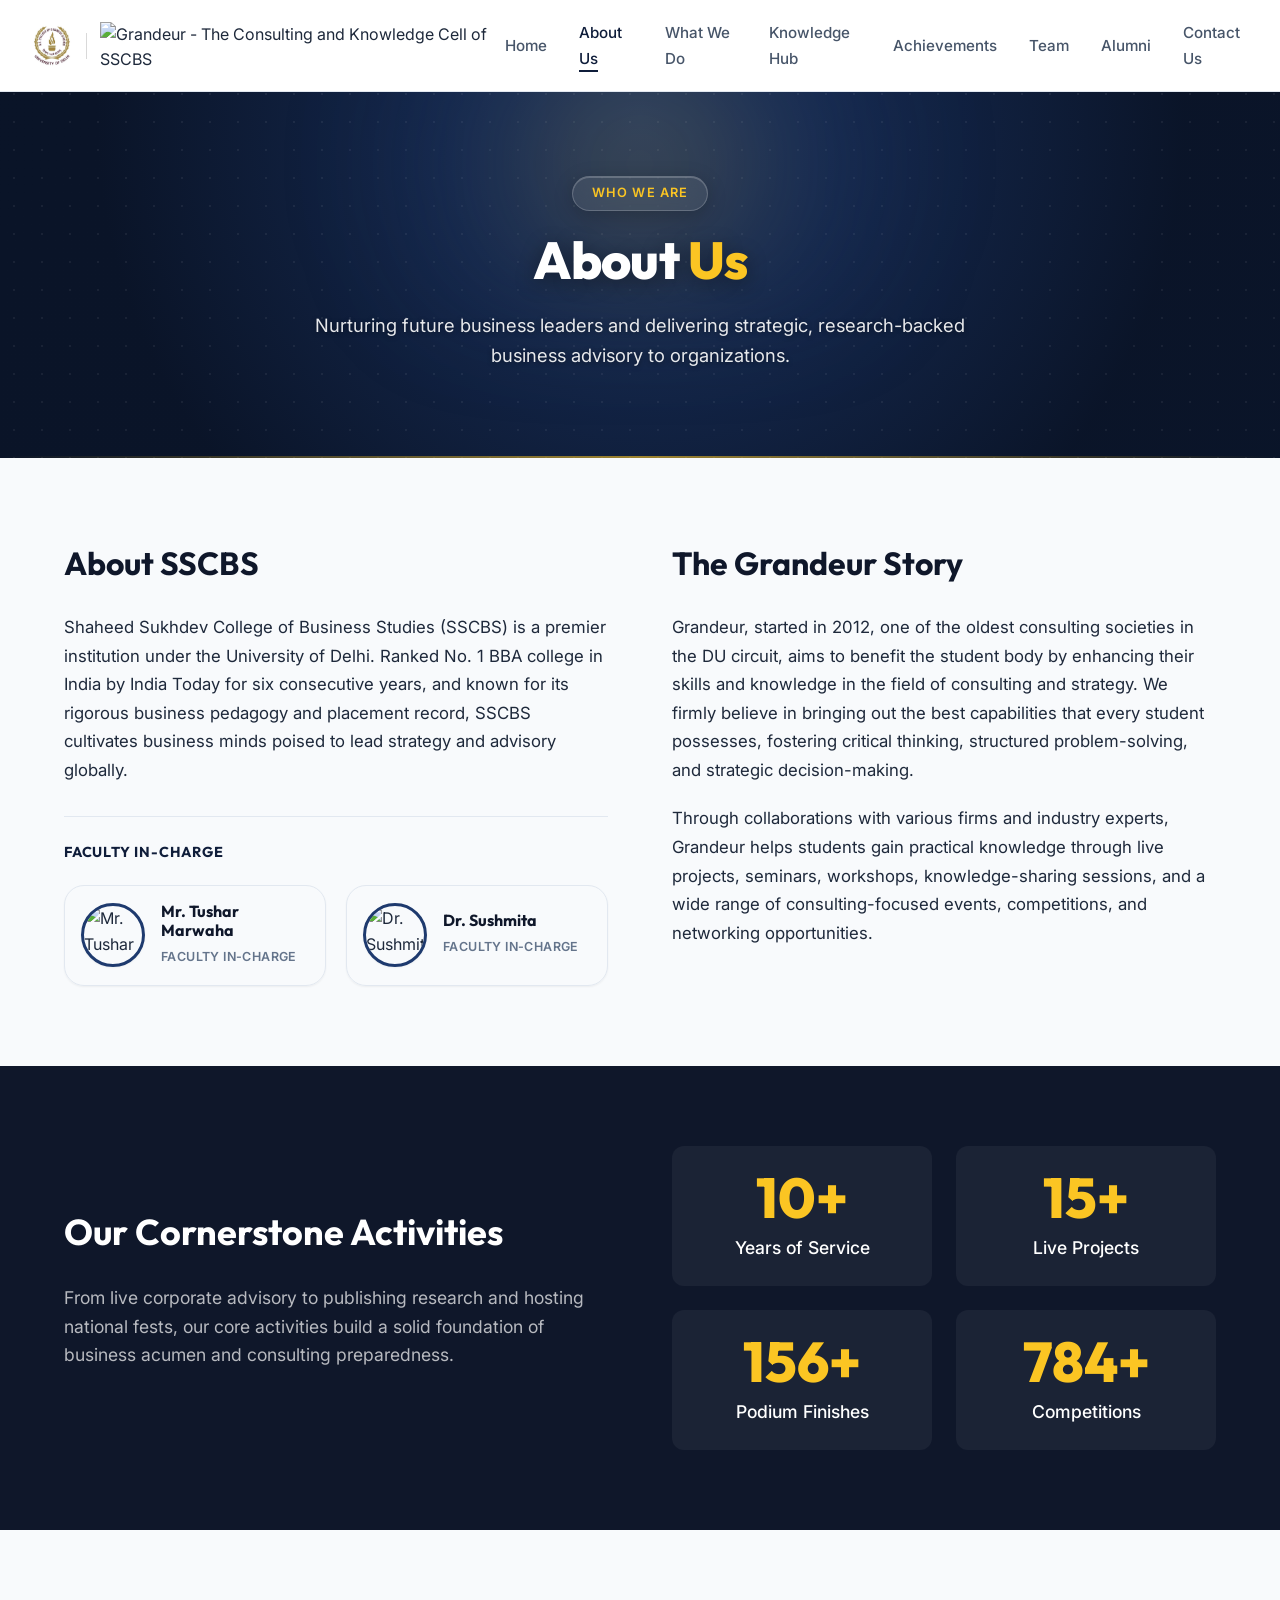
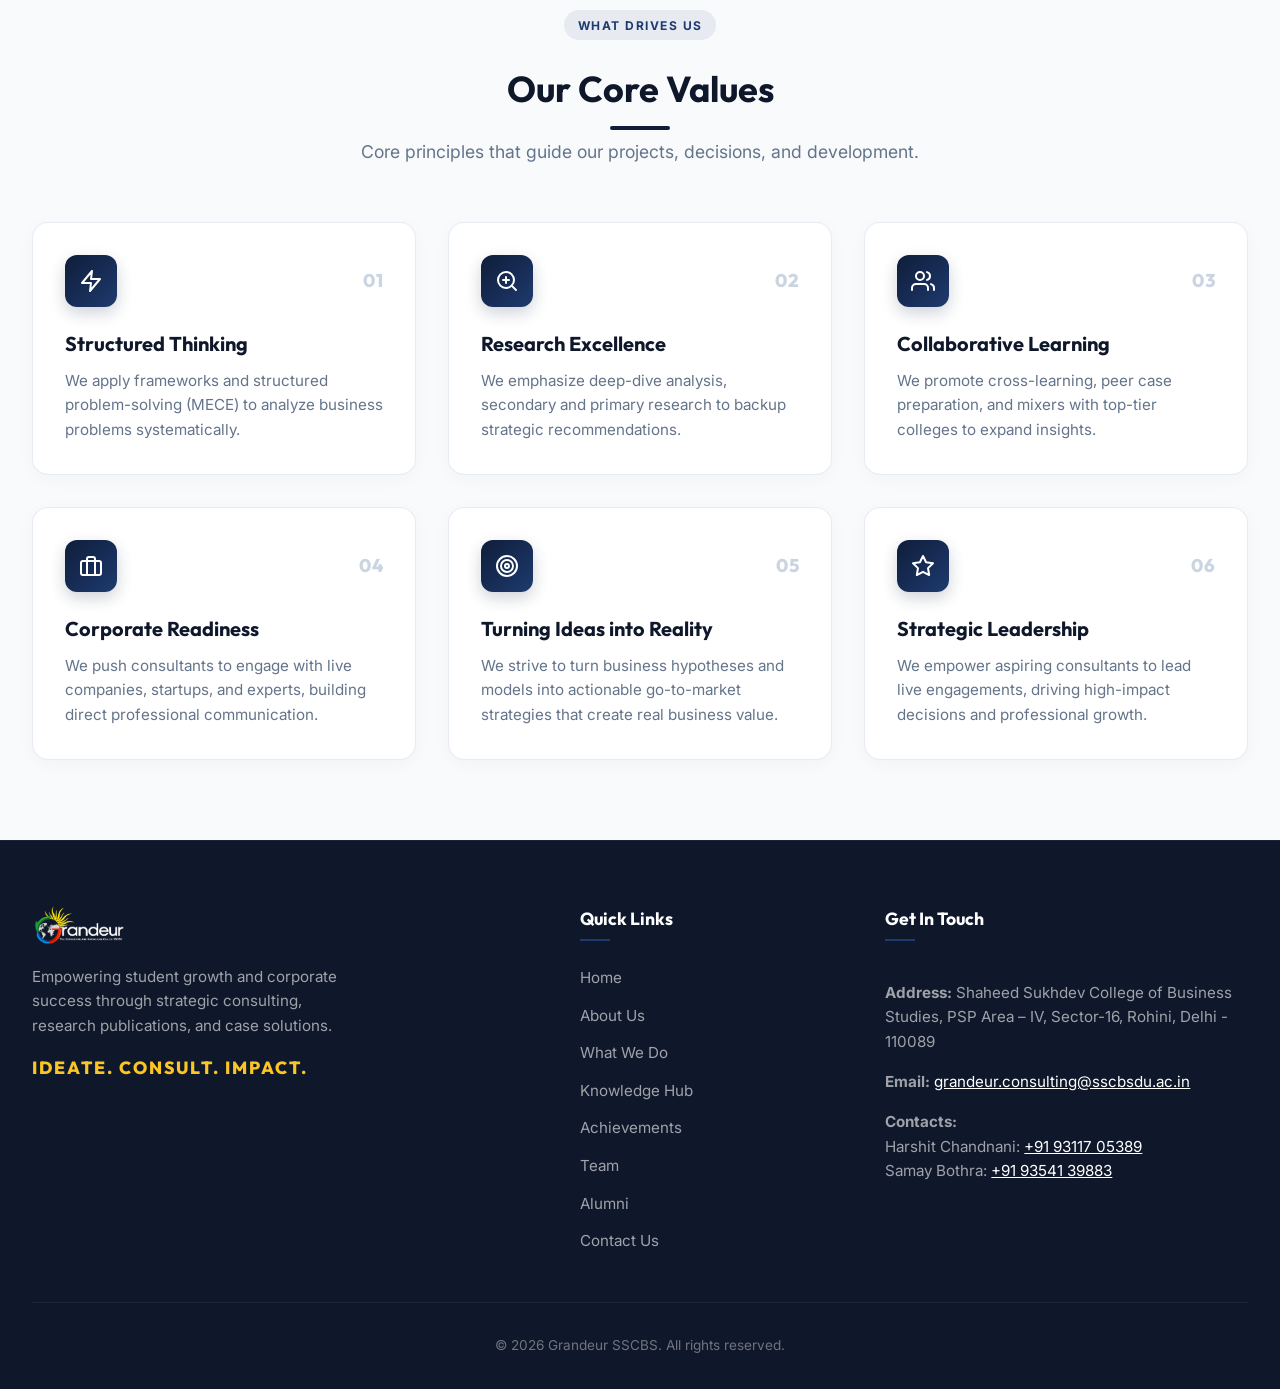
==== commit 5fb975c1: "Update event naming to Ranneeti 10.0 across all pages and navigation links" ====
--- a/about-us.html
+++ b/about-us.html
@@ -60,7 +60,7 @@
                 <span></span>
             </button>
             <ul class="nav-links">
-                <li><a href="ranneeti.html" class="nav-link nav-link-ranneeti"><span class="nav-live-dot"></span>⚔️ Ranneeti '26</a></li>
+                <li><a href="ranneeti.html" class="nav-link nav-link-ranneeti"><span class="nav-live-dot"></span>⚔️ Ranneeti 10.0</a></li>
                 <li><a href="index.html" class="nav-link">Home</a></li>
                 <li><a href="about-us.html" class="nav-link active">About Us</a></li>
                 <li><a href="what-we-do.html" class="nav-link">What We Do</a></li>
@@ -287,7 +287,7 @@
             <div class="footer-links">
                 <h3>Quick Links</h3>
                 <ul>
-                    <li><a href="ranneeti.html" style="color: #fbc523; font-weight:700;">⚔️ Ranneeti '26</a></li>
+                    <li><a href="ranneeti.html" style="color: #fbc523; font-weight:700;">⚔️ Ranneeti 10.0</a></li>
                     <li><a href="index.html">Home</a></li>
                     <li><a href="about-us.html">About Us</a></li>
                     <li><a href="what-we-do.html">What We Do</a></li>
--- a/style.css
+++ b/style.css
@@ -64,28 +64,21 @@
     transition: var(--transition);
 }
 
-/* Announcement Banner */
+/* Announcement Banner - Ultra-Sleek Modern Design */
 .top-announcement-bar {
-    position: fixed;
-    top: 0;
-    left: 0;
+    position: relative;
     width: 100%;
     z-index: 1001;
-    background: linear-gradient(135deg, #071126 0%, #0f1d3a 40%, #172b54 100%);
+    background: linear-gradient(90deg, #050d1e 0%, #0d1e3d 40%, #162c56 70%, #050d1e 100%);
     color: #ffffff;
-    padding: 0.5rem 1rem;
-    font-size: 0.88rem;
-    box-shadow: 0 2px 10px rgba(0, 0, 0, 0.2);
-    border-bottom: 1px solid rgba(212, 175, 55, 0.35);
+    padding: 0.35rem 1rem;
+    font-size: 0.85rem;
+    border-bottom: 1px solid rgba(212, 175, 55, 0.3);
     display: flex;
     align-items: center;
     justify-content: center;
-    transition: all 0.3s ease;
     box-sizing: border-box;
-}
-
-.top-announcement-bar.dismissed {
-    display: none !important;
+    overflow: hidden;
 }
 
 .announcement-container {
@@ -95,118 +88,108 @@
     display: flex;
     align-items: center;
     justify-content: center;
-    gap: 0.75rem;
 }
 
 .announcement-content {
-    display: flex;
-    align-items: center;
-    gap: 0.75rem;
-    flex-wrap: wrap;
+    display: inline-flex;
+    align-items: center;
+    gap: 0.65rem;
     justify-content: center;
 }
 
 .announcement-badge {
-    background: linear-gradient(135deg, #d4af37, #f3e5ab);
-    color: #071126;
-    font-size: 0.72rem;
-    font-weight: 700;
-    padding: 0.2rem 0.65rem;
+    background: linear-gradient(135deg, #d4af37 0%, #fef08a 100%);
+    color: #050d1e;
+    font-size: 0.68rem;
+    font-weight: 800;
+    padding: 0.15rem 0.6rem;
     border-radius: 50px;
     letter-spacing: 0.5px;
     text-transform: uppercase;
     white-space: nowrap;
-    box-shadow: 0 0 10px rgba(212, 175, 55, 0.4);
+    box-shadow: 0 0 10px rgba(212, 175, 55, 0.35);
 }
 
 .announcement-text {
     color: #e2e8f0;
     font-weight: 500;
-    font-size: 0.88rem;
+    font-size: 0.84rem;
+    white-space: nowrap;
 }
 
 .announcement-btn {
     display: inline-flex;
     align-items: center;
-    gap: 0.35rem;
-    background: linear-gradient(135deg, #d4af37 0%, #f3e5ab 100%);
-    color: #071126;
+    gap: 0.3rem;
+    background: rgba(212, 175, 55, 0.15);
+    border: 1px solid rgba(212, 175, 55, 0.5);
+    color: #fbc523;
     font-weight: 700;
-    font-size: 0.8rem;
-    padding: 0.3rem 0.85rem;
+    font-size: 0.78rem;
+    padding: 0.2rem 0.75rem;
     border-radius: 50px;
     text-decoration: none;
-    transition: all 0.2s ease;
+    transition: all 0.25s ease;
     white-space: nowrap;
 }
 
 .announcement-btn:hover {
+    background: linear-gradient(135deg, #d4af37 0%, #fbc523 100%);
+    color: #050d1e;
+    border-color: #fbc523;
+    box-shadow: 0 0 12px rgba(251, 197, 35, 0.5);
     transform: translateY(-1px);
-    box-shadow: 0 4px 12px rgba(212, 175, 55, 0.5);
-    color: #000000;
-}
-
-.announcement-close {
-    background: transparent;
-    border: none;
-    color: rgba(255, 255, 255, 0.75);
-    font-size: 1.1rem;
-    cursor: pointer;
-    padding: 0.25rem 0.5rem;
-    line-height: 1;
-    border-radius: 4px;
-    transition: all 0.2s ease;
-    display: flex;
-    align-items: center;
-    justify-content: center;
-}
-
-.announcement-close:hover {
-    color: #ffffff;
-    background: rgba(255, 255, 255, 0.15);
-}
-
-/* Adjust header and main content when announcement bar is active */
-body.has-announcement-bar .header {
-    top: 42px;
-}
-
+}
+
+.announcement-arrow {
+    display: inline-block;
+    transition: transform 0.2s ease;
+}
+
+.announcement-btn:hover .announcement-arrow {
+    transform: translateX(3px);
+}
+
+/* Adjust main content offset when announcement bar is active */
 body.has-announcement-bar .main-content {
-    margin-top: 122px;
+    margin-top: 115px;
+}
+
+@media (max-width: 1080px) {
+    body.has-announcement-bar .main-content {
+        margin-top: 105px;
+    }
 }
 
 @media (max-width: 768px) {
     .top-announcement-bar {
-        padding: 0.4rem 0.75rem;
+        padding: 0.3rem 0.5rem;
+    }
+    .announcement-content {
+        gap: 0.45rem;
+    }
+    .announcement-badge {
+        font-size: 0.62rem;
+        padding: 0.12rem 0.45rem;
     }
     .announcement-text {
-        font-size: 0.78rem;
-    }
-    .announcement-badge {
-        font-size: 0.65rem;
-        padding: 0.15rem 0.5rem;
+        font-size: 0.76rem;
     }
     .announcement-btn {
-        padding: 0.25rem 0.65rem;
+        padding: 0.15rem 0.6rem;
         font-size: 0.72rem;
     }
-    body.has-announcement-bar .header {
-        top: 46px;
-    }
     body.has-announcement-bar .main-content {
-        margin-top: 126px;
+        margin-top: 98px;
     }
 }
 
 @media (max-width: 520px) {
-    .announcement-text-extra {
+    .announcement-text-desktop {
         display: none;
     }
-    body.has-announcement-bar .header {
-        top: 50px;
-    }
     body.has-announcement-bar .main-content {
-        margin-top: 130px;
+        margin-top: 92px;
     }
 }
 
@@ -1519,98 +1502,29 @@
     overflow: hidden !important;
 }
 
-@media (max-width: 1080px) and (min-width: 769px) {
-    .nav-container {
-        padding: 1rem 1.5rem;
-    }
-    .nav-links {
-        gap: 1.25rem;
-    }
-    .nav-link {
-        font-size: 0.88rem;
-    }
-}
-
-@media (max-width: 1024px) {
-    .grid-3 {
-        grid-template-columns: repeat(2, 1fr);
-    }
-    .grid-4 {
-        grid-template-columns: repeat(2, 1fr);
-    }
-    .contact-split {
-        grid-template-columns: 1fr;
-        gap: 2.5rem;
-    }
-    .footer-container {
-        grid-template-columns: 1fr 1fr;
-        gap: 3rem;
-    }
-}
-
-@media (max-width: 768px) {
-    .section-container {
-        padding: 0 1.25rem;
-    }
-
-    .grid, .stats-grid, .values-grid {
-        gap: 1.5rem !important;
-    }
-
-    .grid-2, .grid-3, .grid-4 {
-        grid-template-columns: 1fr;
-    }
-    
-    .span-2-desktop {
-        grid-column: auto;
-    }
-    
-    .section {
-        padding: 3rem 1rem;
-    }
-    
-    .section-header {
-        margin-bottom: 2rem;
-    }
-    
-    .section-header h2 {
-        font-size: clamp(1.5rem, 5vw, 2rem);
-    }
-    
+@media (max-width: 1080px) {
+    .header {
+        position: absolute !important;
+        top: 0;
+        left: 0;
+        width: 100%;
+        box-shadow: none !important;
+    }
+
+    .main-content {
+        margin-top: 70px !important;
+    }
+
+    body.has-announcement-bar .main-content {
+        margin-top: 110px !important;
+    }
+
     .nav-container {
         padding: 0.75rem 1.25rem;
     }
     
-    .logo-img {
-        height: 36px;
-    }
-    .sscbs-logo-img {
-        height: 32px;
-    }
-    .logo-divider {
-        height: 20px;
-    }
-    
-    .main-content {
-        margin-top: 60px;
-    }
-    
-    .hero-home {
-        min-height: calc(100vh - 60px);
-        padding: 3.5rem 1rem;
-    }
-    
-    .hero {
-        padding: 3.25rem 1.25rem 2.5rem;
-        min-height: auto;
-    }
-    
-    .hero h1 {
-        font-size: clamp(1.75rem, 6vw, 2.35rem);
-    }
-    
-    .hero p {
-        font-size: 0.98rem;
+    .menu-toggle {
+        display: flex !important;
     }
     
     .nav-links {
@@ -1626,7 +1540,7 @@
         padding: 0 1.5rem;
         box-shadow: 0 10px 30px rgba(0, 0, 0, 0.25);
         border-top: 1px solid rgba(255, 255, 255, 0.1);
-        gap: 1rem;
+        gap: 0.75rem;
         align-items: flex-start;
         opacity: 0;
         visibility: hidden;
@@ -1651,6 +1565,7 @@
         width: 100%;
         padding: 0.6rem 0;
         font-size: 1.05rem;
+        border-bottom: 1px solid rgba(255, 255, 255, 0.05);
     }
     
     .nav-links .nav-link:hover, .nav-links .nav-link.active {
@@ -1679,8 +1594,85 @@
         color: #0f1d3a !important;
     }
     
-    .menu-toggle {
-        display: flex;
+    /* Mobile drawer Ranneeti link highlight */
+    .nav-links .nav-link-ranneeti {
+        width: 100%;
+        justify-content: center;
+        margin-bottom: 0.5rem;
+        padding: 0.65rem 1.25rem !important;
+        font-size: 1rem !important;
+        background: linear-gradient(135deg, rgba(251, 197, 35, 0.25) 0%, rgba(212, 175, 55, 0.45) 100%) !important;
+        border: 1px solid #fbc523 !important;
+        color: #ffffff !important;
+        border-radius: 50px !important;
+        box-shadow: 0 0 12px rgba(251, 197, 35, 0.35) !important;
+    }
+    
+    .nav-links .nav-link-ranneeti.active {
+        background: linear-gradient(135deg, #fbc523 0%, #d4af37 100%) !important;
+        color: #071126 !important;
+    }
+}
+
+@media (max-width: 768px) {
+    .section-container {
+        padding: 0 1.25rem;
+    }
+
+    .grid, .stats-grid, .values-grid {
+        gap: 1.5rem !important;
+    }
+
+    .grid-2, .grid-3, .grid-4 {
+        grid-template-columns: 1fr;
+    }
+    
+    .span-2-desktop {
+        grid-column: auto;
+    }
+    
+    .section {
+        padding: 3rem 1rem;
+    }
+    
+    .section-header {
+        margin-bottom: 2rem;
+    }
+    
+    .section-header h2 {
+        font-size: clamp(1.5rem, 5vw, 2rem);
+    }
+    
+    .logo-img {
+        height: 36px;
+    }
+    .sscbs-logo-img {
+        height: 32px;
+    }
+    .logo-divider {
+        height: 20px;
+    }
+    
+    .main-content {
+        margin-top: 60px;
+    }
+    
+    .hero-home {
+        min-height: calc(100vh - 60px);
+        padding: 3.5rem 1rem;
+    }
+    
+    .hero {
+        padding: 3.25rem 1.25rem 2.5rem;
+        min-height: auto;
+    }
+    
+    .hero h1 {
+        font-size: clamp(1.75rem, 6vw, 2.35rem);
+    }
+    
+    .hero p {
+        font-size: 0.98rem;
     }
     
     /* Mobile Horizontally Scrollable Filter Buttons */
@@ -4103,45 +4095,185 @@
     color: var(--text-muted);
 }
 
-/* Responsive adjustments */
+/* Responsive adjustments & Mobile Optimization */
 @media (max-width: 768px) {
+    .top-announcement-bar {
+        padding: 0.4rem 0.75rem;
+    }
+    .announcement-container {
+        gap: 0.45rem;
+    }
+    .announcement-text {
+        font-size: 0.78rem;
+        text-align: center;
+        line-height: 1.35;
+    }
+    .announcement-badge {
+        font-size: 0.65rem;
+        padding: 0.15rem 0.55rem;
+    }
+    .announcement-btn {
+        padding: 0.25rem 0.7rem;
+        font-size: 0.74rem;
+        min-height: 32px;
+    }
+    body.has-announcement-bar .header {
+        top: 44px;
+    }
+    body.has-announcement-bar .main-content {
+        margin-top: 124px;
+    }
+
     .ranneeti-hero {
-        padding: 3rem 1.25rem 2rem;
+        padding: 3.25rem 1rem 2.25rem;
+    }
+    .ranneeti-badge {
+        font-size: 0.75rem;
+        padding: 0.35rem 0.85rem;
+        white-space: normal;
+        text-align: center;
+        line-height: 1.4;
+        max-width: 100%;
     }
     .ranneeti-hero-title {
-        font-size: 2.5rem;
+        font-size: clamp(2.1rem, 7.5vw, 3rem);
     }
     .ranneeti-hero-subtitle {
         font-size: 1.1rem;
     }
+    .ranneeti-hero-desc {
+        font-size: 0.95rem;
+        padding: 0 0.25rem;
+        margin-bottom: 1.75rem;
+    }
+    .ranneeti-countdown-wrapper {
+        padding: 1.5rem 0.85rem;
+        margin-bottom: 2rem;
+    }
+    .countdown-header-title {
+        font-size: 1.05rem;
+        letter-spacing: 0.8px;
+    }
     .countdown-grid {
-        grid-template-columns: repeat(2, 1fr);
+        grid-template-columns: repeat(4, 1fr);
+        gap: 0.5rem;
+        max-width: 100%;
+    }
+    .timer-card {
+        padding: 0.85rem 0.2rem;
+        border-radius: 12px;
+    }
+    .timer-num {
+        font-size: 1.8rem;
+    }
+    .timer-unit {
+        font-size: 0.65rem;
+        letter-spacing: 1px;
+    }
+    .ranneeti-urgency-banner {
+        font-size: 0.82rem;
+        padding: 0.55rem 0.85rem;
+        width: 100%;
+        justify-content: center;
+        text-align: center;
+        box-sizing: border-box;
+    }
+    .ranneeti-hero-cta {
+        flex-direction: column;
+        width: 100%;
         gap: 0.75rem;
     }
+    .ranneeti-hero-cta .btn-gold,
+    .ranneeti-hero-cta .btn-outline {
+        width: 100%;
+        justify-content: center;
+        text-align: center;
+        box-sizing: border-box;
+        padding: 0.85rem 1.25rem;
+        font-size: 0.98rem;
+    }
+    .ranneeti-form-section {
+        padding: 2.5rem 1rem;
+    }
+    .form-embed-card {
+        padding: 0.5rem;
+        border-radius: 14px;
+        -webkit-overflow-scrolling: touch;
+    }
+    .ranneeti-form-iframe {
+        min-height: 950px;
+    }
+    .ranneeti-highlights-grid,
+    .ranneeti-gallery-grid {
+        grid-template-columns: 1fr;
+        gap: 1.25rem;
+    }
+}
+
+@media (max-width: 520px) {
+    .announcement-text-extra {
+        display: none;
+    }
+    body.has-announcement-bar .header {
+        top: 48px;
+    }
+    body.has-announcement-bar .main-content {
+        margin-top: 128px;
+    }
+    .ranneeti-hero {
+        padding: 2.5rem 0.85rem 1.75rem;
+    }
+    .ranneeti-hero-title {
+        font-size: 2rem;
+    }
+    .countdown-grid {
+        grid-template-columns: repeat(4, 1fr);
+        gap: 0.35rem;
+    }
+    .timer-card {
+        padding: 0.75rem 0.15rem;
+    }
     .timer-num {
-        font-size: 2rem;
-    }
-    .ranneeti-urgency-banner {
-        font-size: 0.8rem;
-        padding: 0.5rem 1rem;
+        font-size: 1.55rem;
+    }
+    .timer-unit {
+        font-size: 0.6rem;
+        letter-spacing: 0.5px;
     }
     .ranneeti-form-iframe {
-        min-height: 1200px;
-    }
-}
-
-@media (max-width: 480px) {
-    .countdown-grid {
-        grid-template-columns: repeat(2, 1fr);
-    }
-    .ranneeti-hero-title {
-        font-size: 2.1rem;
-    }
-}
-
-
-
-
-
-
-
+        min-height: 900px;
+    }
+    .form-fallback-container .btn {
+        width: 100%;
+        justify-content: center;
+    }
+}
+
+@media (max-width: 380px) {
+    .top-announcement-bar {
+        padding: 0.35rem 0.5rem;
+    }
+    .announcement-badge {
+        font-size: 0.6rem;
+        padding: 0.1rem 0.4rem;
+    }
+    .announcement-text {
+        font-size: 0.72rem;
+    }
+    body.has-announcement-bar .header {
+        top: 42px;
+    }
+    body.has-announcement-bar .main-content {
+        margin-top: 122px;
+    }
+    .timer-num {
+        font-size: 1.4rem;
+    }
+}
+
+
+
+
+
+
+
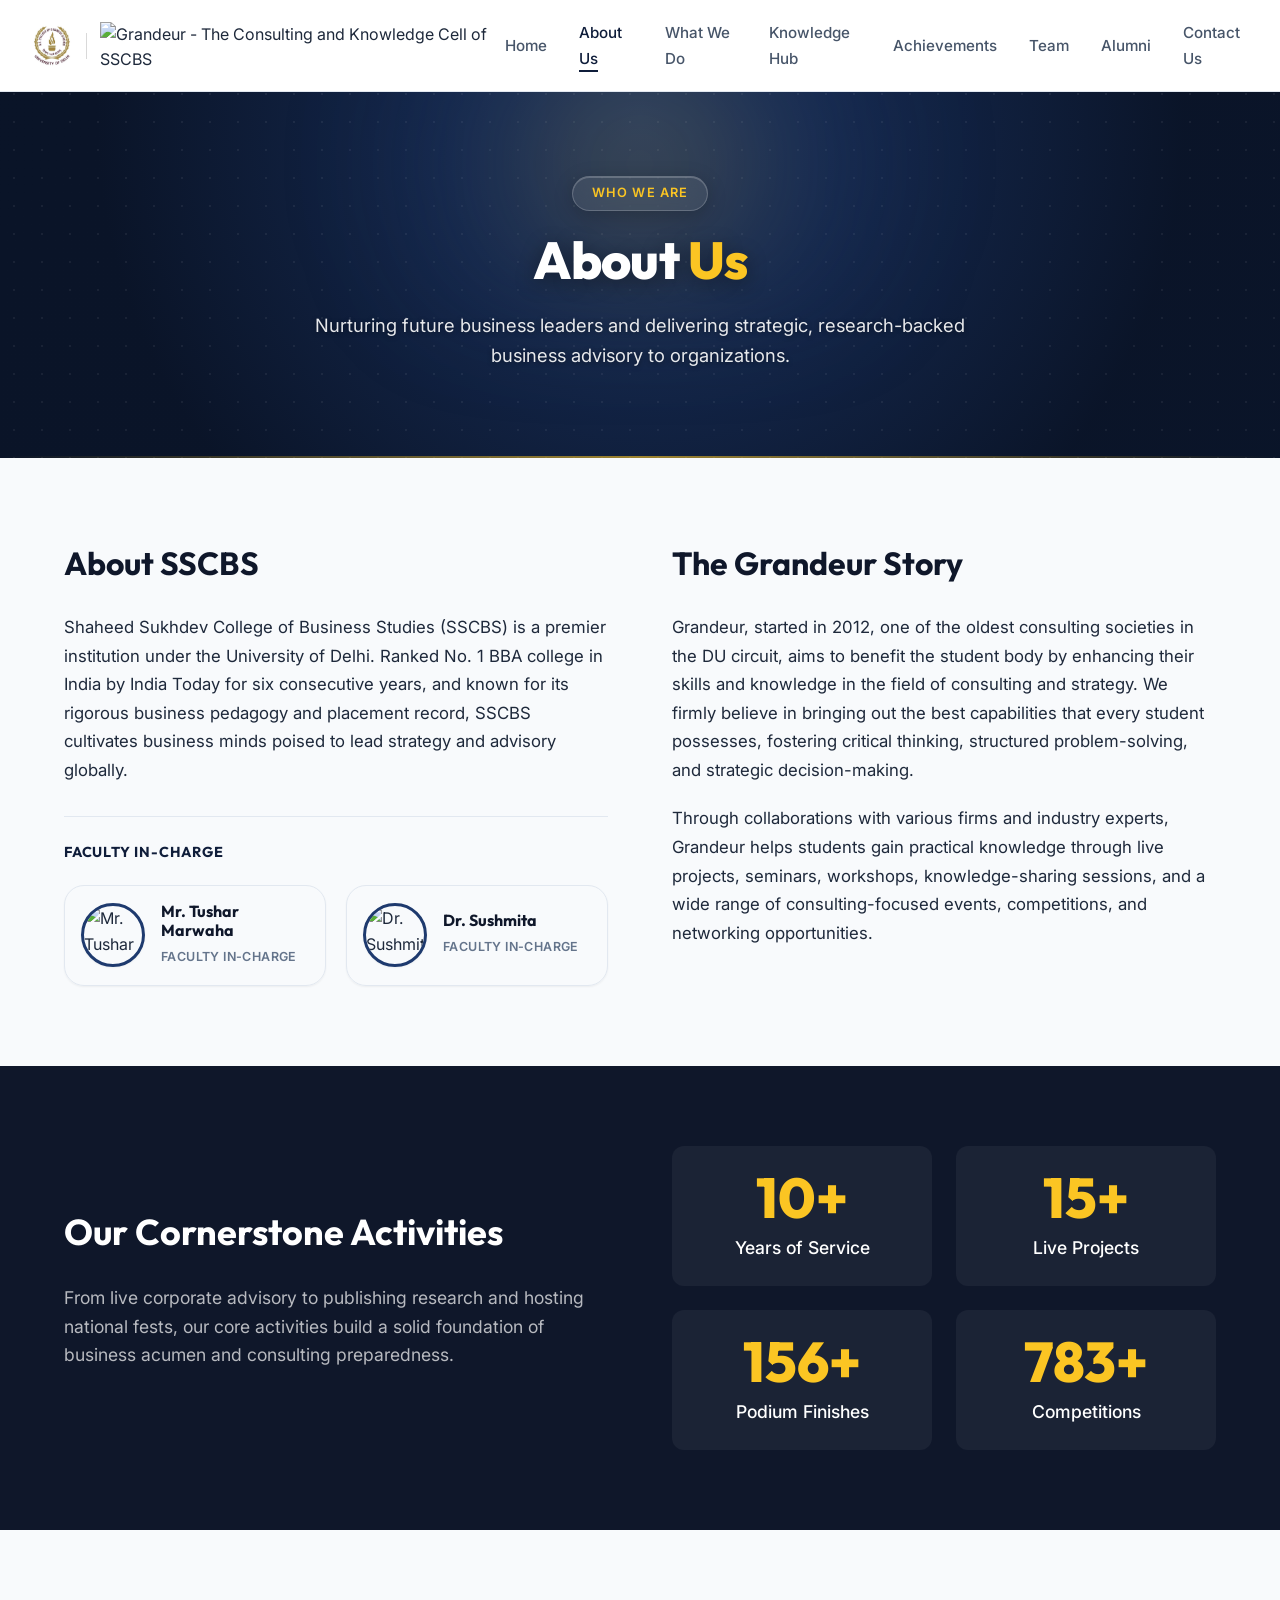
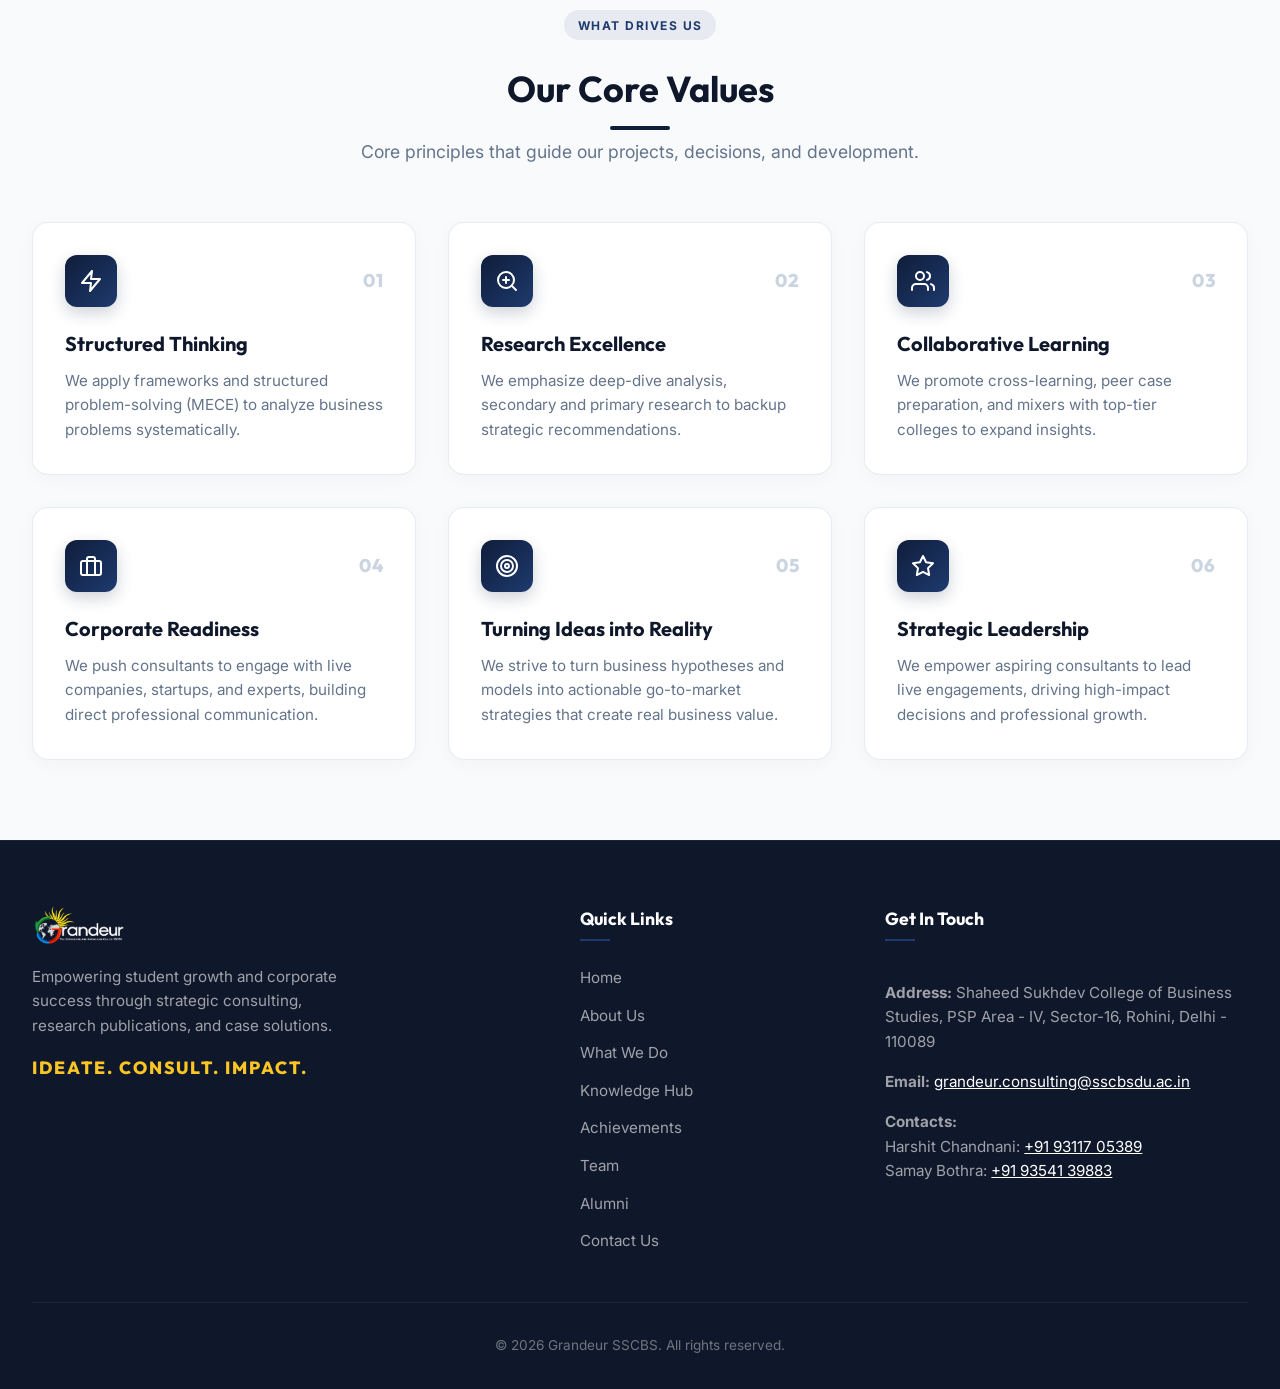
==== commit 0dc362a1: "Replace all em dashes and en dashes with standard hyphens and commas across all website files" ====
--- a/about-us.html
+++ b/about-us.html
@@ -4,14 +4,14 @@
     <meta charset="UTF-8">
     <meta name="viewport" content="width=device-width, initial-scale=1.0">
     <title>About Us | Grandeur SSCBS</title>
-            <meta name="description" content="Discover the mission, leadership, faculty, and core pillars of Grandeur — The Consulting & Knowledge Cell of SSCBS, University of Delhi.">
+            <meta name="description" content="Discover the mission, leadership, faculty, and core pillars of Grandeur - The Consulting & Knowledge Cell of SSCBS, University of Delhi.">
     <link rel="canonical" href="https://www.grandeurconsulting.in/about-us.html">
 
     <!-- Open Graph / Facebook / WhatsApp -->
     <meta property="og:type" content="website">
     <meta property="og:url" content="https://www.grandeurconsulting.in/about-us.html">
     <meta property="og:title" content="About Us | Grandeur SSCBS">
-    <meta property="og:description" content="Discover the mission, leadership, faculty, and core pillars of Grandeur — The Consulting & Knowledge Cell of SSCBS, University of Delhi.">
+    <meta property="og:description" content="Discover the mission, leadership, faculty, and core pillars of Grandeur - The Consulting & Knowledge Cell of SSCBS, University of Delhi.">
     <meta property="og:image" content="https://www.grandeurconsulting.in/og-image.png">
     <meta property="og:site_name" content="Grandeur SSCBS">
 
@@ -19,7 +19,7 @@
     <meta name="twitter:card" content="summary_large_image">
     <meta name="twitter:url" content="https://www.grandeurconsulting.in/about-us.html">
     <meta name="twitter:title" content="About Us | Grandeur SSCBS">
-    <meta name="twitter:description" content="Discover the mission, leadership, faculty, and core pillars of Grandeur — The Consulting & Knowledge Cell of SSCBS, University of Delhi.">
+    <meta name="twitter:description" content="Discover the mission, leadership, faculty, and core pillars of Grandeur - The Consulting & Knowledge Cell of SSCBS, University of Delhi.">
     <meta name="twitter:image" content="https://www.grandeurconsulting.in/og-image.png">
 
         <!-- Favicon -->
@@ -300,7 +300,7 @@
             </div>
             <div class="footer-contact">
                 <h3>Get In Touch</h3>
-                <span><strong>Address:</strong> Shaheed Sukhdev College of Business Studies, PSP Area – IV, Sector-16, Rohini, Delhi - 110089</span>
+                <span><strong>Address:</strong> Shaheed Sukhdev College of Business Studies, PSP Area - IV, Sector-16, Rohini, Delhi - 110089</span>
                 <span><strong>Email:</strong> <a href="mailto:grandeur.consulting@sscbsdu.ac.in" style="color: #ffffff; text-decoration: underline;">grandeur.consulting@sscbsdu.ac.in</a></span>
                 <span><strong>Contacts:</strong><br>Harshit Chandnani: <a href="tel:+919311705389" style="color: #ffffff; text-decoration: underline;">+91 93117 05389</a><br>Samay Bothra: <a href="tel:+919354139883" style="color: #ffffff; text-decoration: underline;">+91 93541 39883</a></span>
             </div>
--- a/style.css
+++ b/style.css
@@ -3838,13 +3838,11 @@
 
 /* Countdown Section */
 .ranneeti-countdown-wrapper {
-    background: rgba(15, 29, 58, 0.65);
-    backdrop-filter: blur(16px);
-    -webkit-backdrop-filter: blur(16px);
-    border: 1px solid rgba(212, 175, 55, 0.4);
+    background: linear-gradient(135deg, #091224 0%, #0f1d3a 60%, #172b54 100%);
+    border: 1px solid rgba(212, 175, 55, 0.45);
     border-radius: var(--radius-lg);
     padding: 2.25rem 1.5rem;
-    box-shadow: 0 15px 35px rgba(0, 0, 0, 0.35), inset 0 1px 0 rgba(255, 255, 255, 0.12);
+    box-shadow: 0 15px 35px rgba(15, 29, 58, 0.25), inset 0 1px 0 rgba(255, 255, 255, 0.12);
     margin-bottom: 2.5rem;
 }
 
@@ -3870,17 +3868,18 @@
 }
 
 .timer-card {
-    background: linear-gradient(145deg, rgba(255, 255, 255, 0.1) 0%, rgba(255, 255, 255, 0.03) 100%);
-    border: 1px solid rgba(212, 175, 55, 0.3);
+    background: linear-gradient(145deg, #0f1d3a 0%, #1a2e56 100%);
+    border: 1px solid rgba(212, 175, 55, 0.35);
     border-radius: 16px;
     padding: 1.2rem 0.5rem;
     text-align: center;
-    box-shadow: 0 8px 20px rgba(0, 0, 0, 0.25);
+    box-shadow: 0 8px 20px rgba(0, 0, 0, 0.3);
     transition: transform 0.2s ease, border-color 0.2s ease;
 }
 
 .timer-card:hover {
     border-color: #fbc523;
+    box-shadow: 0 8px 25px rgba(251, 197, 35, 0.25);
     transform: translateY(-2px);
 }
 
@@ -3903,7 +3902,7 @@
 }
 
 .ranneeti-urgency-banner {
-    background: linear-gradient(135deg, rgba(239, 68, 68, 0.18), rgba(212, 175, 55, 0.18));
+    background: linear-gradient(135deg, rgba(15, 29, 58, 0.9) 0%, rgba(23, 43, 84, 0.9) 100%);
     border: 1px dashed rgba(251, 197, 35, 0.55);
     border-radius: 50px;
     padding: 0.7rem 1.4rem;
